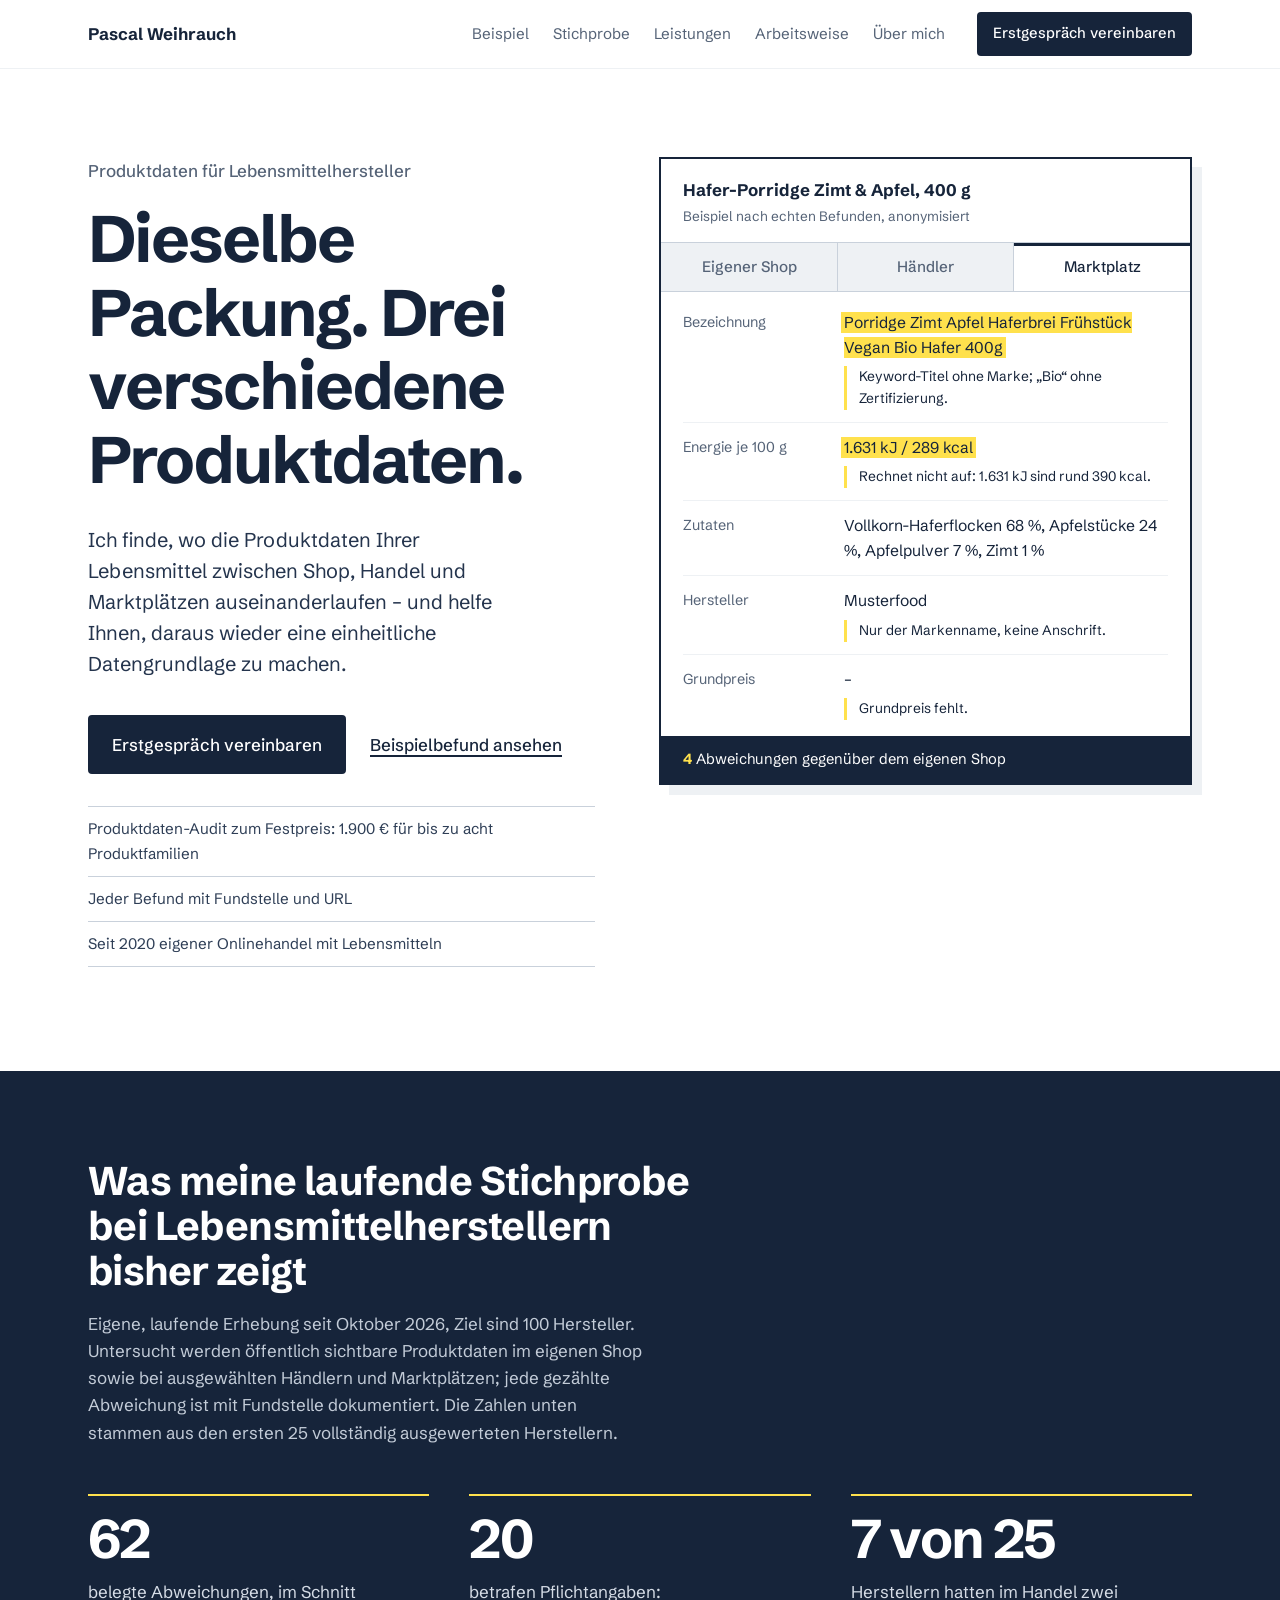
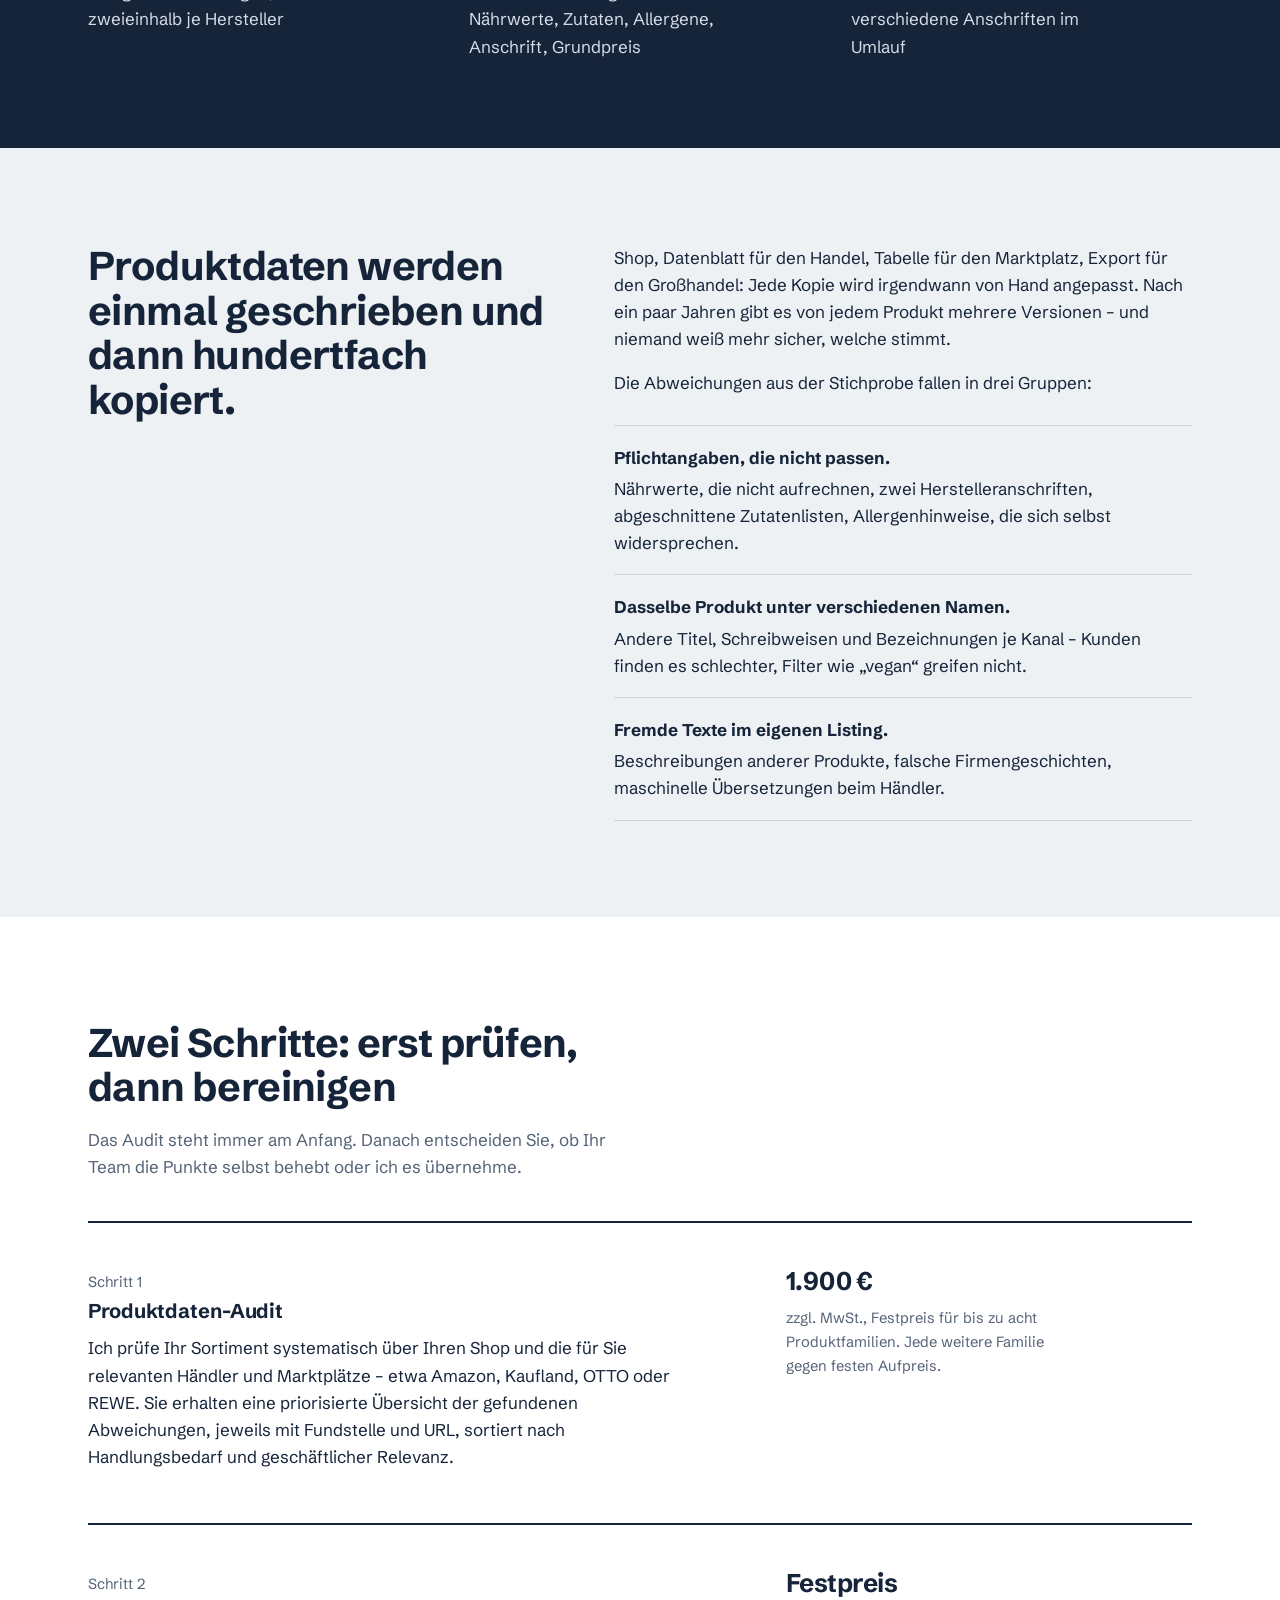
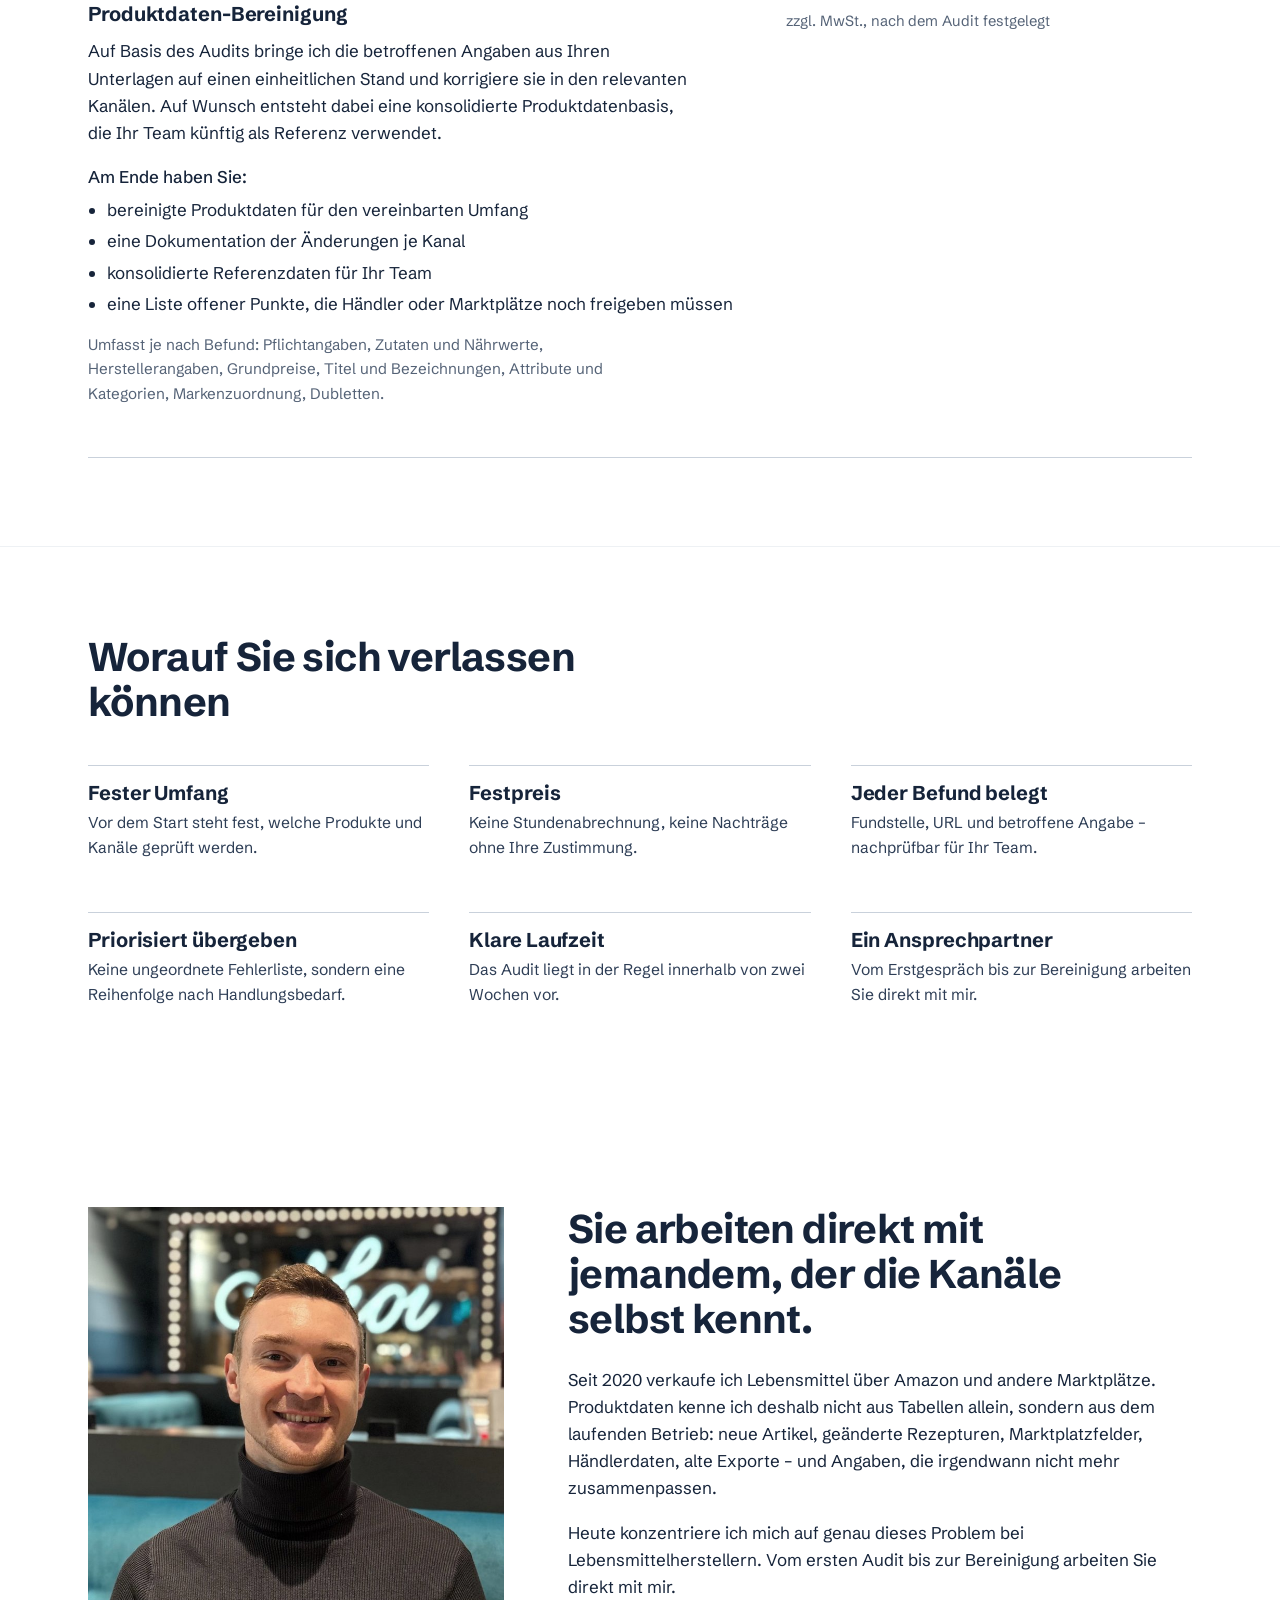
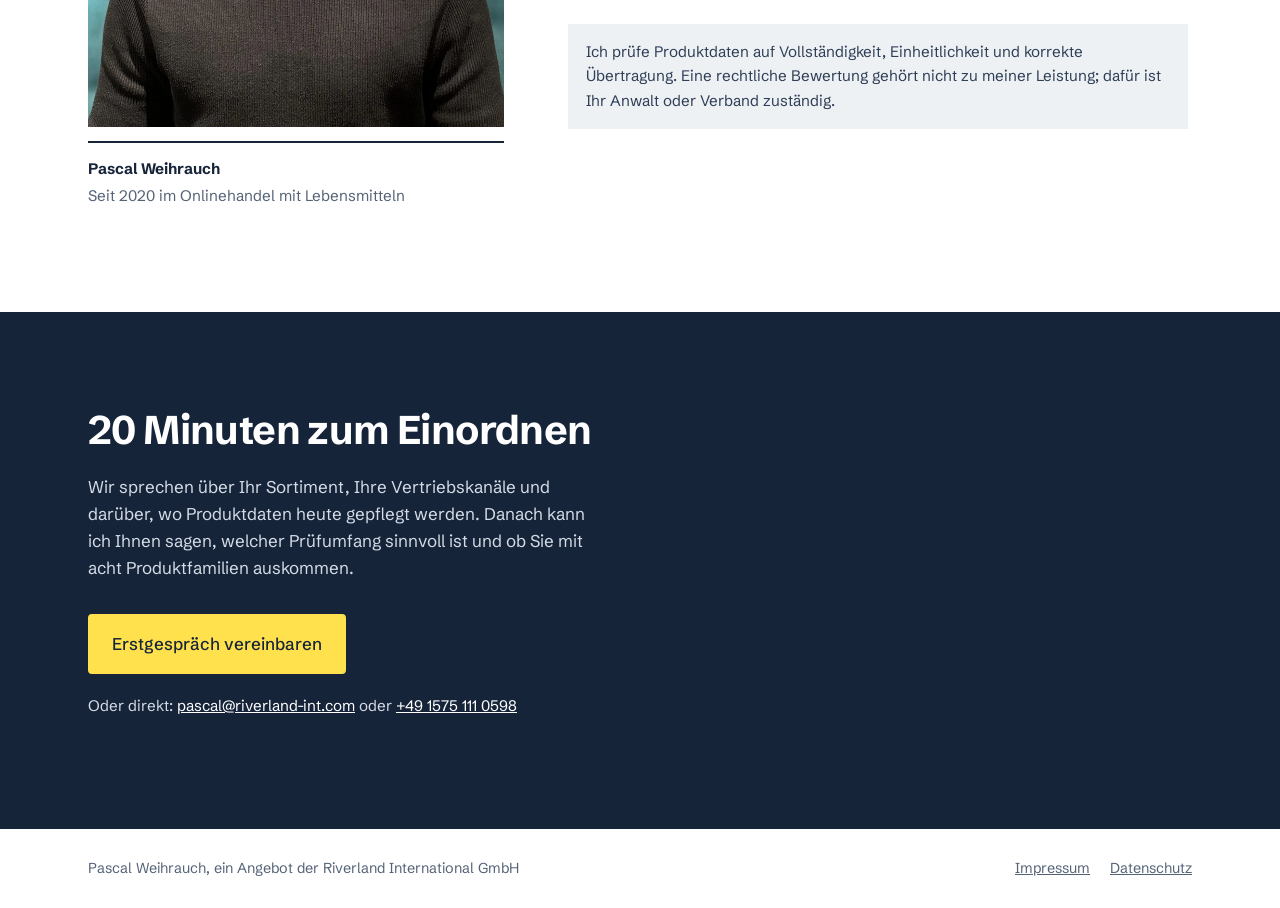
==== index.html @ 6fe038d2 "Aktueller Stand: Preise, seit 2020, Stichprobe, cal.com-Link" ====
<!doctype html>
<html lang="de">
<head>
<meta charset="utf-8">
<meta name="viewport" content="width=device-width, initial-scale=1, viewport-fit=cover">
<title>Pascal Weihrauch – Produktdaten für Lebensmittelhersteller</title>
<meta name="description" content="Ich finde, wo die Produktdaten von Lebensmittelherstellern zwischen Shop, Händlern und Marktplätzen auseinanderlaufen – und bringe sie auf einen Stand.">
<link rel="icon" href="data:image/svg+xml,%3Csvg xmlns='http://www.w3.org/2000/svg' viewBox='0 0 32 32'%3E%3Crect width='32' height='32' rx='6' fill='%2316243A'/%3E%3Crect x='7' y='17' width='18' height='6' fill='%23FFE14D'/%3E%3Ctext x='16' y='22' font-family='Arial' font-weight='700' font-size='15' text-anchor='middle' fill='%2316243A'%3EPW%3C/text%3E%3C/svg%3E">
<link rel="canonical" href="https://pascalweihrauch.de/">
<meta property="og:type" content="website">
<meta property="og:locale" content="de_DE">
<meta property="og:url" content="https://pascalweihrauch.de/">
<meta property="og:title" content="Pascal Weihrauch – Produktdaten für Lebensmittelhersteller">
<meta property="og:description" content="Ich finde, wo die Produktdaten Ihrer Lebensmittel zwischen Shop, Handel und Marktplätzen auseinanderlaufen.">
<link rel="stylesheet" href="styles.css">
<script type="application/ld+json">
{"@context":"https://schema.org","@graph":[
{"@type":"Person","@id":"https://pascalweihrauch.de/#person","name":"Pascal Weihrauch","url":"https://pascalweihrauch.de/","image":"https://pascalweihrauch.de/pascal-weihrauch.jpg","jobTitle":"Spezialist für Produktdaten von Lebensmittelherstellern","worksFor":{"@id":"https://pascalweihrauch.de/#org"},"sameAs":["https://www.linkedin.com/in/pascalweihrauch"]},
{"@type":"ProfessionalService","@id":"https://pascalweihrauch.de/#org","name":"Pascal Weihrauch – Produktdaten","legalName":"Riverland International GmbH","url":"https://pascalweihrauch.de/","email":"pascal@riverland-int.com","telephone":"+4915751110598","address":{"@type":"PostalAddress","streetAddress":"Hangstraße 11","postalCode":"21075","addressLocality":"Hamburg","addressCountry":"DE"},"areaServed":"DE","founder":{"@id":"https://pascalweihrauch.de/#person"}}
]}
</script>
</head>
<body>
<a class="skip" href="#inhalt">Zum Inhalt</a>

<header class="top">
  <div class="wrap top-inner">
    <a class="brand" href="#">Pascal Weihrauch</a>
    <nav aria-label="Hauptnavigation">
      <a href="#befund">Beispiel</a>
      <a href="#stichprobe">Stichprobe</a>
      <a href="#leistungen">Leistungen</a>
      <a href="#arbeitsweise">Arbeitsweise</a>
      <a href="#ueber">Über mich</a>
    </nav>
    <a class="btn btn-small" href="termin/">Erstgespräch vereinbaren</a>
  </div>
</header>

<main id="inhalt">

<section class="hero wrap">
  <div class="hero-text">
    <p class="kicker">Produktdaten für Lebensmittelhersteller</p>
    <h1>Dieselbe Packung. Drei verschiedene Produktdaten.</h1>
    <p class="lead">Ich finde, wo die Produktdaten Ihrer Lebensmittel zwischen Shop, Handel und Marktplätzen auseinanderlaufen – und helfe Ihnen, daraus wieder eine einheitliche Datengrundlage zu machen.</p>
    <div class="hero-actions">
      <a class="btn" href="termin/">Erstgespräch vereinbaren</a>
      <a class="textlink" href="#befund">Beispielbefund ansehen</a>
    </div>
    <ul class="hero-facts">
      <li>Produktdaten-Audit zum Festpreis: 1.900 € für bis zu acht Produktfamilien</li>
      <li>Jeder Befund mit Fundstelle und URL</li>
      <li>Seit 2020 eigener Onlinehandel mit Lebensmitteln</li>
    </ul>
  </div>

  <figure class="exhibit" id="befund" aria-labelledby="ex-title">
    <figcaption class="ex-head">
      <span id="ex-title" class="ex-title">Hafer-Porridge Zimt &amp; Apfel, 400 g</span>
      <span class="ex-anon">Beispiel nach echten Befunden, anonymisiert</span>
    </figcaption>
    <div class="tabs" role="tablist" aria-label="Kanal wählen">
      <button role="tab" aria-selected="true" aria-controls="ex-body" data-ch="shop">Eigener Shop</button>
      <button role="tab" aria-selected="false" aria-controls="ex-body" data-ch="haendler">Händler</button>
      <button role="tab" aria-selected="false" aria-controls="ex-body" data-ch="markt">Marktplatz</button>
    </div>
    <dl class="ex-body" id="ex-body" role="tabpanel" aria-live="polite"></dl>
    <p class="ex-count"><span id="ex-n">0</span> Abweichungen gegenüber dem eigenen Shop</p>
  </figure>
</section>

<section class="proof" id="stichprobe">
  <div class="wrap">
    <h2>Was meine laufende Stichprobe bei Lebensmittelherstellern bisher zeigt</h2>
    <p class="section-lead">Eigene, laufende Erhebung seit Oktober 2026, Ziel sind 100 Hersteller. Untersucht werden öffentlich sichtbare Produktdaten im eigenen Shop sowie bei ausgewählten Händlern und Marktplätzen; jede gezählte Abweichung ist mit Fundstelle dokumentiert. Die Zahlen unten stammen aus den ersten 25 vollständig ausgewerteten Herstellern.</p>
    <dl class="stats">
      <div><dt>62</dt><dd>belegte Abweichungen, im Schnitt zweieinhalb je Hersteller</dd></div>
      <div><dt>20</dt><dd>betrafen Pflichtangaben: Nährwerte, Zutaten, Allergene, Anschrift, Grundpreis</dd></div>
      <div><dt>7 von 25</dt><dd>Herstellern hatten im Handel zwei verschiedene Anschriften im Umlauf</dd></div>
    </dl>
  </div>
</section>

<section class="pattern">
  <div class="wrap two-col">
    <h2>Produktdaten werden einmal geschrieben und dann hundertfach kopiert.</h2>
    <div class="prose">
      <p>Shop, Datenblatt für den Handel, Tabelle für den Marktplatz, Export für den Großhandel: Jede Kopie wird irgendwann von Hand angepasst. Nach ein paar Jahren gibt es von jedem Produkt mehrere Versionen – und niemand weiß mehr sicher, welche stimmt.</p>
      <p>Die Abweichungen aus der Stichprobe fallen in drei Gruppen:</p>
      <ul class="findings">
        <li><strong>Pflichtangaben, die nicht passen.</strong> Nährwerte, die nicht aufrechnen, zwei Herstelleranschriften, abgeschnittene Zutatenlisten, Allergenhinweise, die sich selbst widersprechen.</li>
        <li><strong>Dasselbe Produkt unter verschiedenen Namen.</strong> Andere Titel, Schreibweisen und Bezeichnungen je Kanal – Kunden finden es schlechter, Filter wie „vegan“ greifen nicht.</li>
        <li><strong>Fremde Texte im eigenen Listing.</strong> Beschreibungen anderer Produkte, falsche Firmengeschichten, maschinelle Übersetzungen beim Händler.</li>
      </ul>
    </div>
  </div>
</section>

<section class="offers wrap" id="leistungen">
  <h2>Zwei Schritte: erst prüfen, dann bereinigen</h2>
  <p class="section-lead">Das Audit steht immer am Anfang. Danach entscheiden Sie, ob Ihr Team die Punkte selbst behebt oder ich es übernehme.</p>

  <article class="offer">
    <div class="offer-main">
      <p class="phase">Schritt 1</p>
      <h3>Produktdaten-Audit</h3>
      <p>Ich prüfe Ihr Sortiment systematisch über Ihren Shop und die für Sie relevanten Händler und Marktplätze – etwa Amazon, Kaufland, OTTO oder REWE. Sie erhalten eine priorisierte Übersicht der gefundenen Abweichungen, jeweils mit Fundstelle und URL, sortiert nach Handlungsbedarf und geschäftlicher Relevanz.</p>
    </div>
    <div class="offer-price">
      <span class="price">1.900 €</span>
      <span class="price-note">zzgl. MwSt., Festpreis für bis zu acht Produktfamilien. Jede weitere Familie gegen festen Aufpreis.</span>
    </div>
  </article>

  <article class="offer">
    <div class="offer-main">
      <p class="phase">Schritt 2</p>
      <h3>Produktdaten-Bereinigung</h3>
      <p>Auf Basis des Audits bringe ich die betroffenen Angaben aus Ihren Unterlagen auf einen einheitlichen Stand und korrigiere sie in den relevanten Kanälen. Auf Wunsch entsteht dabei eine konsolidierte Produktdatenbasis, die Ihr Team künftig als Referenz verwendet.</p>
      <p class="deliv-title">Am Ende haben Sie:</p>
      <ul class="deliv">
        <li>bereinigte Produktdaten für den vereinbarten Umfang</li>
        <li>eine Dokumentation der Änderungen je Kanal</li>
        <li>konsolidierte Referenzdaten für Ihr Team</li>
        <li>eine Liste offener Punkte, die Händler oder Marktplätze noch freigeben müssen</li>
      </ul>
      <p class="scope">Umfasst je nach Befund: Pflichtangaben, Zutaten und Nährwerte, Herstellerangaben, Grundpreise, Titel und Bezeichnungen, Attribute und Kategorien, Markenzuordnung, Dubletten.</p>
    </div>
    <div class="offer-price">
      <span class="price">Festpreis</span>
      <span class="price-note">zzgl. MwSt., nach dem Audit festgelegt</span>
    </div>
  </article>
</section>

<section class="standards" id="arbeitsweise">
  <div class="wrap">
    <h2>Worauf Sie sich verlassen können</h2>
    <ul class="standard-list">
      <li><h3>Fester Umfang</h3><p>Vor dem Start steht fest, welche Produkte und Kanäle geprüft werden.</p></li>
      <li><h3>Festpreis</h3><p>Keine Stundenabrechnung, keine Nachträge ohne Ihre Zustimmung.</p></li>
      <li><h3>Jeder Befund belegt</h3><p>Fundstelle, URL und betroffene Angabe – nachprüfbar für Ihr Team.</p></li>
      <li><h3>Priorisiert übergeben</h3><p>Keine ungeordnete Fehlerliste, sondern eine Reihenfolge nach Handlungsbedarf.</p></li>
      <li><h3>Klare Laufzeit</h3><p>Das Audit liegt in der Regel innerhalb von zwei Wochen vor.</p></li>
      <li><h3>Ein Ansprechpartner</h3><p>Vom Erstgespräch bis zur Bereinigung arbeiten Sie direkt mit mir.</p></li>
    </ul>
  </div>
</section>

<section class="about wrap" id="ueber">
  <div class="about-grid">
    <figure class="portrait">
      <img src="pascal-weihrauch.jpg" width="800" height="1000" alt="Pascal Weihrauch" loading="lazy">
      <figcaption><strong>Pascal Weihrauch</strong><span>Seit 2020 im Onlinehandel mit Lebensmitteln</span></figcaption>
    </figure>
    <div class="prose">
      <h2>Sie arbeiten direkt mit jemandem, der die Kanäle selbst kennt.</h2>
      <p>Seit 2020 verkaufe ich Lebensmittel über Amazon und andere Marktplätze. Produktdaten kenne ich deshalb nicht aus Tabellen allein, sondern aus dem laufenden Betrieb: neue Artikel, geänderte Rezepturen, Marktplatzfelder, Händlerdaten, alte Exporte – und Angaben, die irgendwann nicht mehr zusammenpassen.</p>
      <p>Heute konzentriere ich mich auf genau dieses Problem bei Lebensmittelherstellern. Vom ersten Audit bis zur Bereinigung arbeiten Sie direkt mit mir.</p>
      <p class="limit">Ich prüfe Produktdaten auf Vollständigkeit, Einheitlichkeit und korrekte Übertragung. Eine rechtliche Bewertung gehört nicht zu meiner Leistung; dafür ist Ihr Anwalt oder Verband zuständig.</p>
    </div>
  </div>
</section>

<section class="contact" id="kontakt">
  <div class="wrap contact-inner">
    <h2>20 Minuten zum Einordnen</h2>
    <p>Wir sprechen über Ihr Sortiment, Ihre Vertriebskanäle und darüber, wo Produktdaten heute gepflegt werden. Danach kann ich Ihnen sagen, welcher Prüfumfang sinnvoll ist und ob Sie mit acht Produktfamilien auskommen.</p>
    <a class="btn btn-light" href="termin/">Erstgespräch vereinbaren</a>
    <p class="contact-alt">Oder direkt: <a href="mailto:pascal@riverland-int.com">pascal@riverland-int.com</a> oder <a href="tel:+4915751110598">+49 1575 111 0598</a></p>
  </div>
</section>

</main>

<footer class="foot">
  <div class="wrap foot-inner">
    <span>Pascal Weihrauch, ein Angebot der Riverland International GmbH</span>
    <nav aria-label="Rechtliches"><a href="impressum.html">Impressum</a><a href="datenschutz.html">Datenschutz</a></nav>
  </div>
</footer>

<script src="exhibit.js"></script>
</body>
</html>
---- styles.css ----
@font-face{font-family:"Schibsted Grotesk";src:url("fonts/schibsted-grotesk-latin-400-normal.woff2") format("woff2");font-weight:400;font-display:swap}
@font-face{font-family:"Schibsted Grotesk";src:url("fonts/schibsted-grotesk-latin-500-normal.woff2") format("woff2");font-weight:500;font-display:swap}
@font-face{font-family:"Schibsted Grotesk";src:url("fonts/schibsted-grotesk-latin-700-normal.woff2") format("woff2");font-weight:700;font-display:swap}

:root{
  --ink:#16243A;      /* Tinte, Text und Flächen */
  --paper:#FFFFFF;
  --mist:#EEF1F4;     /* ruhige Flächen */
  --line:#C9D1DB;
  --muted:#556377;
  --marker:#FFE14D;   /* Textmarker – wie in den Briefen */
  --font:"Schibsted Grotesk",-apple-system,"Segoe UI",Helvetica,Arial,sans-serif;
  box-sizing:border-box;
  padding-top:env(safe-area-inset-top,0px);
  padding-bottom:env(safe-area-inset-bottom,0px);
}
*,*::before,*::after{box-sizing:inherit}
html{scroll-behavior:smooth;scroll-padding-top:calc(72px + env(safe-area-inset-top,0px))}
body{margin:0;background:var(--paper);color:var(--ink);font-family:var(--font);font-size:1.0625rem;line-height:1.6;-webkit-font-smoothing:antialiased}
img{max-width:100%}
a{color:inherit}
:focus-visible{outline:3px solid var(--ink);outline-offset:3px;box-shadow:0 0 0 6px var(--marker)}
.skip{position:absolute;left:-999px}
.skip:focus{left:16px;top:16px;background:var(--marker);padding:8px 12px;z-index:10}

.wrap{max-width:1160px;margin:0 auto;padding:0 28px}
h1,h2,h3{font-weight:700;line-height:1.12;letter-spacing:-.015em;margin:0}
h1{font-size:clamp(2.4rem,5.4vw,4.1rem);letter-spacing:-.03em;max-width:13ch}
h2{font-size:clamp(1.7rem,3.2vw,2.5rem);max-width:22ch}
h3{font-size:1.25rem;letter-spacing:-.005em}
p{margin:0 0 1em}

/* Header */
.top{position:sticky;top:env(safe-area-inset-top,0px);background:rgba(255,255,255,.94);backdrop-filter:blur(6px);border-bottom:1px solid var(--mist);z-index:5}
.top-inner{display:flex;align-items:center;gap:32px;height:68px}
.brand{font-weight:700;text-decoration:none;font-size:1.05rem}
.top nav{display:flex;gap:24px;margin-left:auto}
.top nav a{text-decoration:none;color:var(--muted);font-size:.95rem}
.top nav a:hover{color:var(--ink)}

/* Buttons */
.btn{display:inline-block;background:var(--ink);color:var(--paper);text-decoration:none;font-weight:500;padding:14px 22px;border-radius:4px;border:2px solid var(--ink)}
.btn:hover{background:var(--paper);color:var(--ink)}
.btn-small{padding:8px 14px;font-size:.92rem}
.btn-light{background:var(--marker);color:var(--ink);border-color:var(--marker)}
.btn-light:hover{background:transparent;color:var(--paper);border-color:var(--paper)}
.textlink{font-weight:500;text-decoration-thickness:2px;text-underline-offset:4px}

/* Hero */
.hero{display:grid;grid-template-columns:1fr 1.05fr;gap:64px;align-items:start;padding-top:88px;padding-bottom:104px}
.lead{font-size:1.25rem;line-height:1.55;margin-top:28px;max-width:34ch;color:#24344D}
.hero-actions{display:flex;flex-wrap:wrap;align-items:center;gap:24px;margin-top:36px}
.hero-note{margin-top:28px;color:var(--muted);font-size:.95rem;max-width:40ch}

/* Exhibit: das eine prägende Element */
.exhibit{margin:0;border:2px solid var(--ink);background:var(--paper);box-shadow:10px 10px 0 var(--mist)}
.ex-head{display:flex;flex-direction:column;gap:2px;padding:18px 22px 14px;border-bottom:1px solid var(--line)}
.ex-title{font-weight:700;font-size:1.05rem}
.ex-anon{color:var(--muted);font-size:.85rem}
.tabs{display:flex;border-bottom:1px solid var(--line)}
.tabs button{flex:1;font:inherit;font-size:.95rem;font-weight:500;background:var(--mist);color:var(--muted);border:0;border-right:1px solid var(--line);padding:12px 8px;cursor:pointer}
.tabs button:last-child{border-right:0}
.tabs button[aria-selected="true"]{background:var(--paper);color:var(--ink);box-shadow:inset 0 3px 0 var(--ink)}
.ex-body{margin:0;padding:6px 22px 4px}
.row{display:grid;grid-template-columns:8.5em 1fr;gap:4px 16px;padding:12px 0;border-bottom:1px solid var(--mist)}
.row:last-child{border-bottom:0}
.row dt{color:var(--muted);font-size:.9rem;padding-top:1px}
.row dd{margin:0;font-size:.98rem}
.row .val{padding:1px 3px;margin:0 -3px;background-image:linear-gradient(var(--marker),var(--marker));background-repeat:no-repeat;background-size:0% 100%}
.row.diff .val{background-size:100% 100%;transition:background-size .5s ease}
.row .note{display:block;margin-top:6px;font-size:.86rem;color:var(--ink);padding-left:12px;border-left:3px solid var(--marker)}
.ex-count{margin:0;padding:12px 22px;background:var(--ink);color:var(--paper);font-size:.92rem}
.ex-count span{display:inline-block;min-width:1ch;font-weight:700;color:var(--marker)}

/* Muster */
.pattern{background:var(--mist);padding:96px 0}
.two-col{display:grid;grid-template-columns:1fr 1.25fr;gap:64px;align-items:start}
.prose{max-width:62ch}
.findings{list-style:none;padding:0;margin:28px 0 0}
.findings li{padding:18px 0;border-top:1px solid var(--line)}
.findings li:last-child{border-bottom:1px solid var(--line)}
.findings strong{display:block;margin-bottom:4px}

/* Leistungen */
.offers{padding-top:104px;padding-bottom:88px}
.section-lead{margin-top:16px;color:var(--muted);max-width:56ch}
.offer{display:grid;grid-template-columns:1.6fr 1fr;gap:48px;padding:36px 0;border-top:2px solid var(--ink)}
.offer:first-of-type{margin-top:40px}
.offer:last-child{border-bottom:1px solid var(--line)}
.offer-main p{margin-top:12px;max-width:60ch}
.offer-price{display:flex;flex-direction:column;gap:6px;padding-top:2px}
.price{font-size:1.6rem;font-weight:700;letter-spacing:-.02em}
.price-note{color:var(--muted);font-size:.92rem;max-width:30ch}

/* Ablauf – echte Reihenfolge, daher nummeriert */
.steps{padding:88px 0;border-top:1px solid var(--mist)}
.step-list{list-style:none;counter-reset:s;display:grid;grid-template-columns:repeat(4,1fr);gap:32px;padding:0;margin:40px 0 0}
.step-list li{counter-increment:s;padding-top:20px;border-top:2px solid var(--ink)}
.step-list li::before{content:counter(s);display:block;font-weight:700;font-size:1.6rem;margin-bottom:10px}
.step-list p{margin-top:8px;color:#2E3E56;font-size:.98rem}

/* Über mich */
.about{padding-top:96px;padding-bottom:104px}
.limit{margin-top:24px;padding:16px 18px;background:var(--mist);font-size:.95rem;color:#2E3E56}

/* Kontakt */
.contact{background:var(--ink);color:var(--paper);padding:96px 0}
.contact h2{max-width:24ch}
.contact p{margin-top:20px;max-width:52ch;color:#D5DCE6}
.contact .btn{margin-top:16px}
.contact-alt{font-size:.95rem}
.contact-alt a{color:var(--paper)}

/* Footer */
.foot{padding:28px 0;font-size:.9rem;color:var(--muted)}
.foot-inner{display:flex;flex-wrap:wrap;gap:16px;justify-content:space-between}
.foot nav{display:flex;gap:20px}

/* Rechtstexte */
.legal{padding-top:64px;padding-bottom:96px;max-width:760px}
.legal h1{font-size:2.4rem;max-width:none;margin-bottom:32px}
.legal h2{font-size:1.25rem;margin:32px 0 8px;max-width:none}
.legal .ph{background:var(--marker)}

@media (max-width:900px){
  .hero,.two-col{grid-template-columns:1fr;gap:48px}
  .hero{padding-top:56px}
  .offer{grid-template-columns:1fr;gap:16px}
  .step-list{grid-template-columns:1fr 1fr}
  .top nav{display:none}
  .top-inner{justify-content:space-between}
}
@media (max-width:520px){
  .wrap{padding:0 20px}
  .step-list{grid-template-columns:1fr}
  .row{grid-template-columns:1fr}
  .exhibit{box-shadow:6px 6px 0 var(--mist)}
  .btn-small{display:none}
}
@media (prefers-reduced-motion:reduce){
  html{scroll-behavior:auto}
  .row.diff .val{transition:none}
}

/* Überarbeitung: Beweis, Arbeitsweise */
.kicker{font-weight:500;color:var(--muted);margin-bottom:18px}
.hero-facts{list-style:none;padding:0;margin:32px 0 0;border-top:1px solid var(--line)}
.hero-facts li{padding:10px 0;border-bottom:1px solid var(--line);font-size:.95rem;color:#2E3E56}
.proof{background:var(--ink);color:var(--paper);padding:88px 0}
.proof h2{max-width:26ch}
.proof .section-lead{color:#C3CCD8}
.stats{display:grid;grid-template-columns:repeat(3,1fr);gap:40px;margin:48px 0 0}
.stats div{border-top:2px solid var(--marker);padding-top:16px}
.stats dt{font-size:clamp(2.4rem,4.5vw,3.4rem);font-weight:700;letter-spacing:-.03em;line-height:1}
.stats dd{margin:12px 0 0;color:#D5DCE6;max-width:28ch}
.phase{color:var(--muted);font-size:.92rem;margin-bottom:6px}
.scope{color:var(--muted);font-size:.95rem}
.standards{padding:88px 0;border-top:1px solid var(--mist)}
.standard-list{list-style:none;padding:0;margin:40px 0 0;display:grid;grid-template-columns:repeat(3,1fr);gap:36px 40px}
.standard-list li{border-top:1px solid var(--line);padding-top:16px}
.standard-list p{margin-top:6px;color:#2E3E56;font-size:.98rem}
@media (max-width:900px){.stats,.standard-list{grid-template-columns:1fr 1fr}}
@media (max-width:520px){.stats,.standard-list{grid-template-columns:1fr}}

/* Portrait, Lieferumfang */
.about-grid{display:grid;grid-template-columns:minmax(240px,0.8fr) 1.2fr;gap:64px;align-items:start}
.about-grid h2{margin-bottom:24px}
.portrait{margin:0}
.portrait img{display:block;width:100%;height:auto;aspect-ratio:4/5;object-fit:cover;filter:saturate(.85)}
.portrait figcaption{display:flex;flex-direction:column;gap:2px;padding-top:14px;border-top:2px solid var(--ink);margin-top:14px;font-size:.95rem}
.portrait figcaption span{color:var(--muted)}
.deliv-title{font-weight:500;margin:20px 0 6px}
.deliv{margin:0 0 16px;padding-left:1.1em}
.deliv li{margin-bottom:4px}
@media (max-width:900px){.about-grid{grid-template-columns:1fr;gap:32px}.portrait{max-width:360px}}
.legal h3{font-size:1.05rem;margin:20px 0 6px}
.legal-table{border-collapse:collapse;width:100%;font-size:.95rem;margin-top:8px}
.legal-table th,.legal-table td{text-align:left;vertical-align:top;padding:10px 12px;border-bottom:1px solid var(--line)}
.legal-table th{background:var(--mist)}
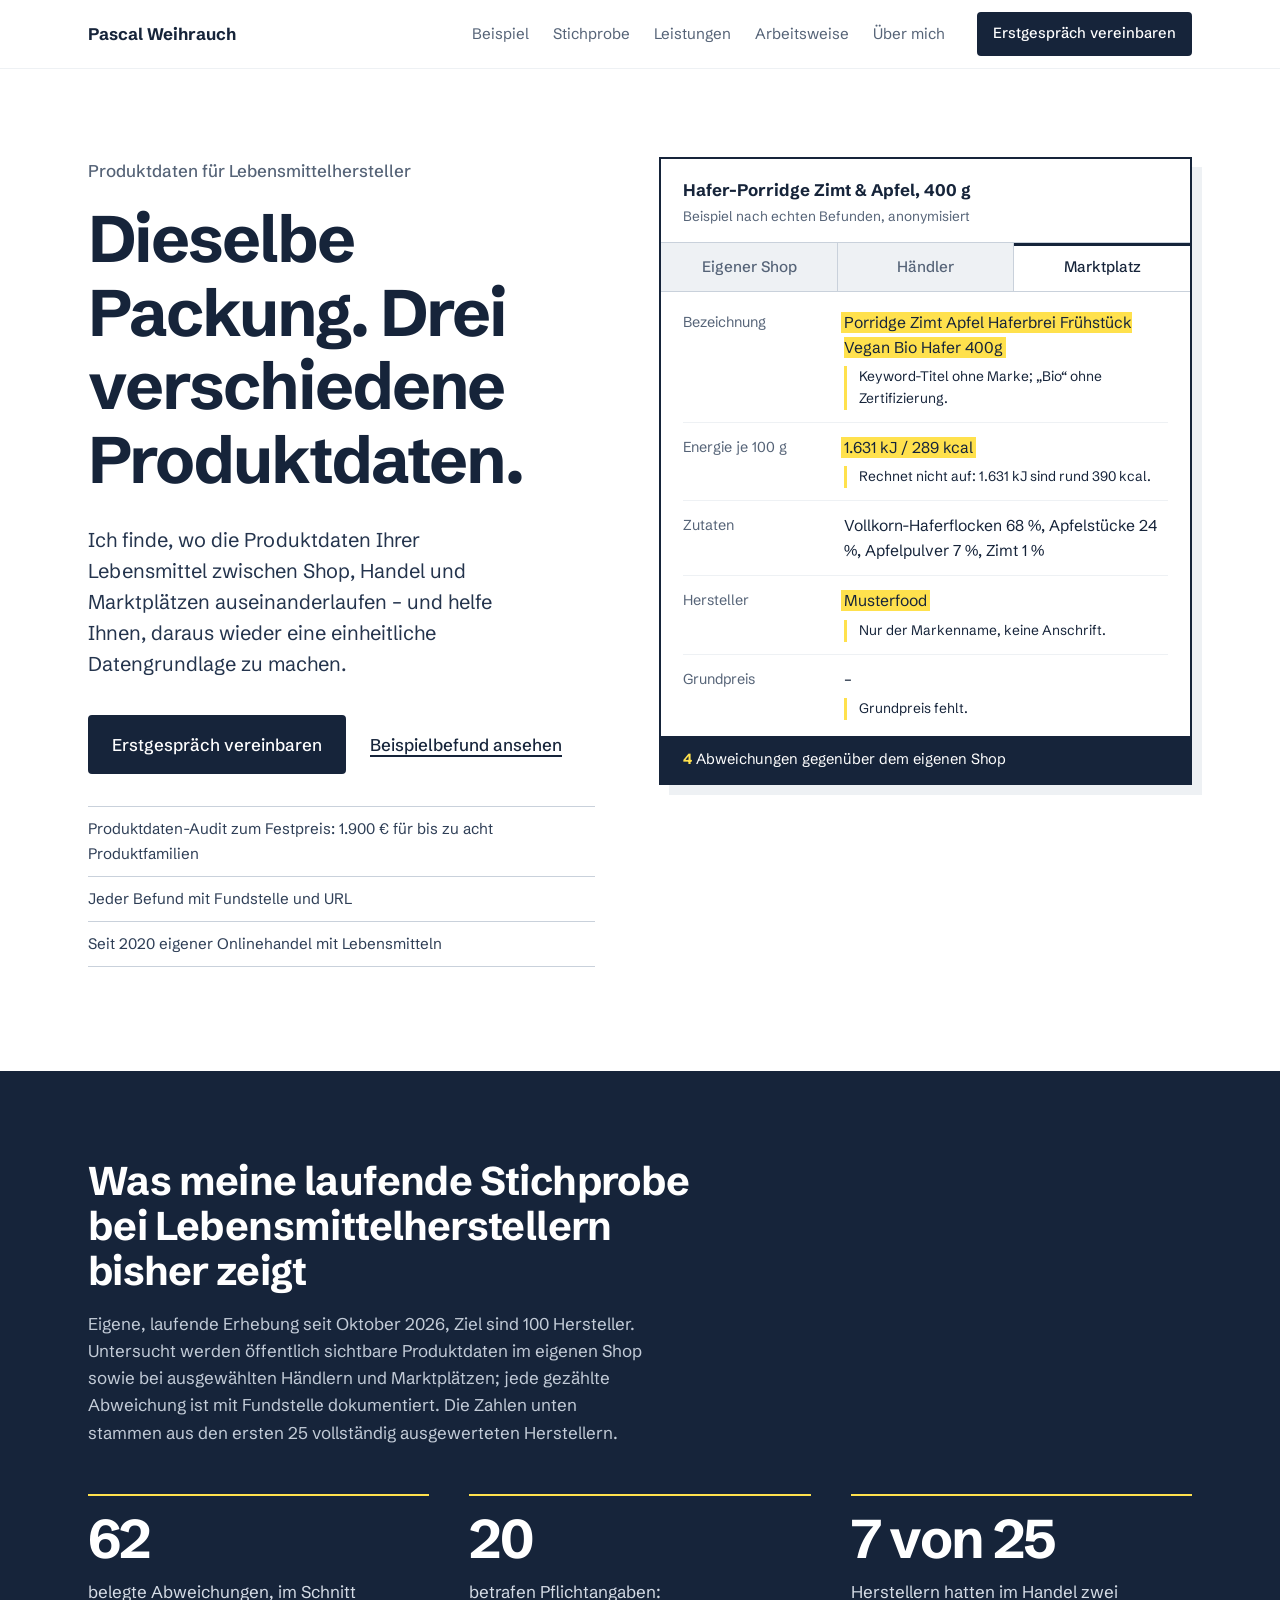
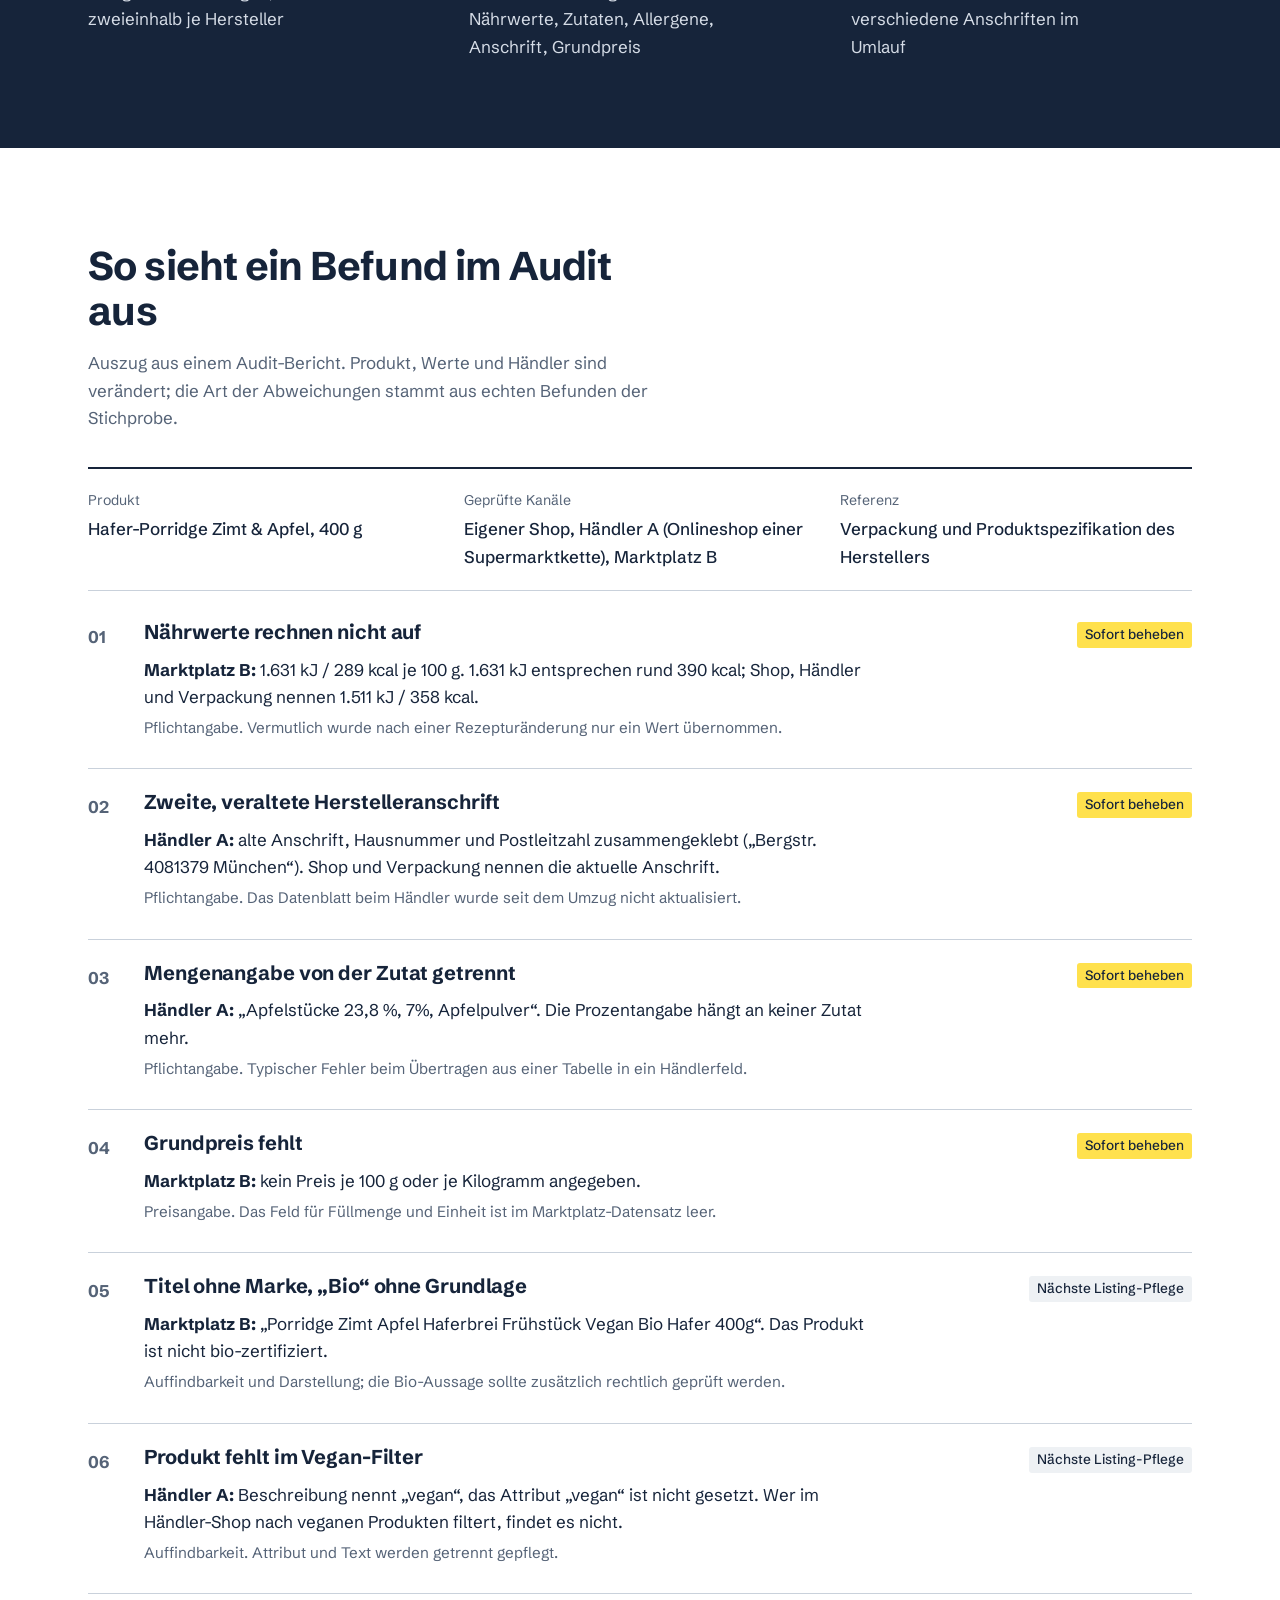
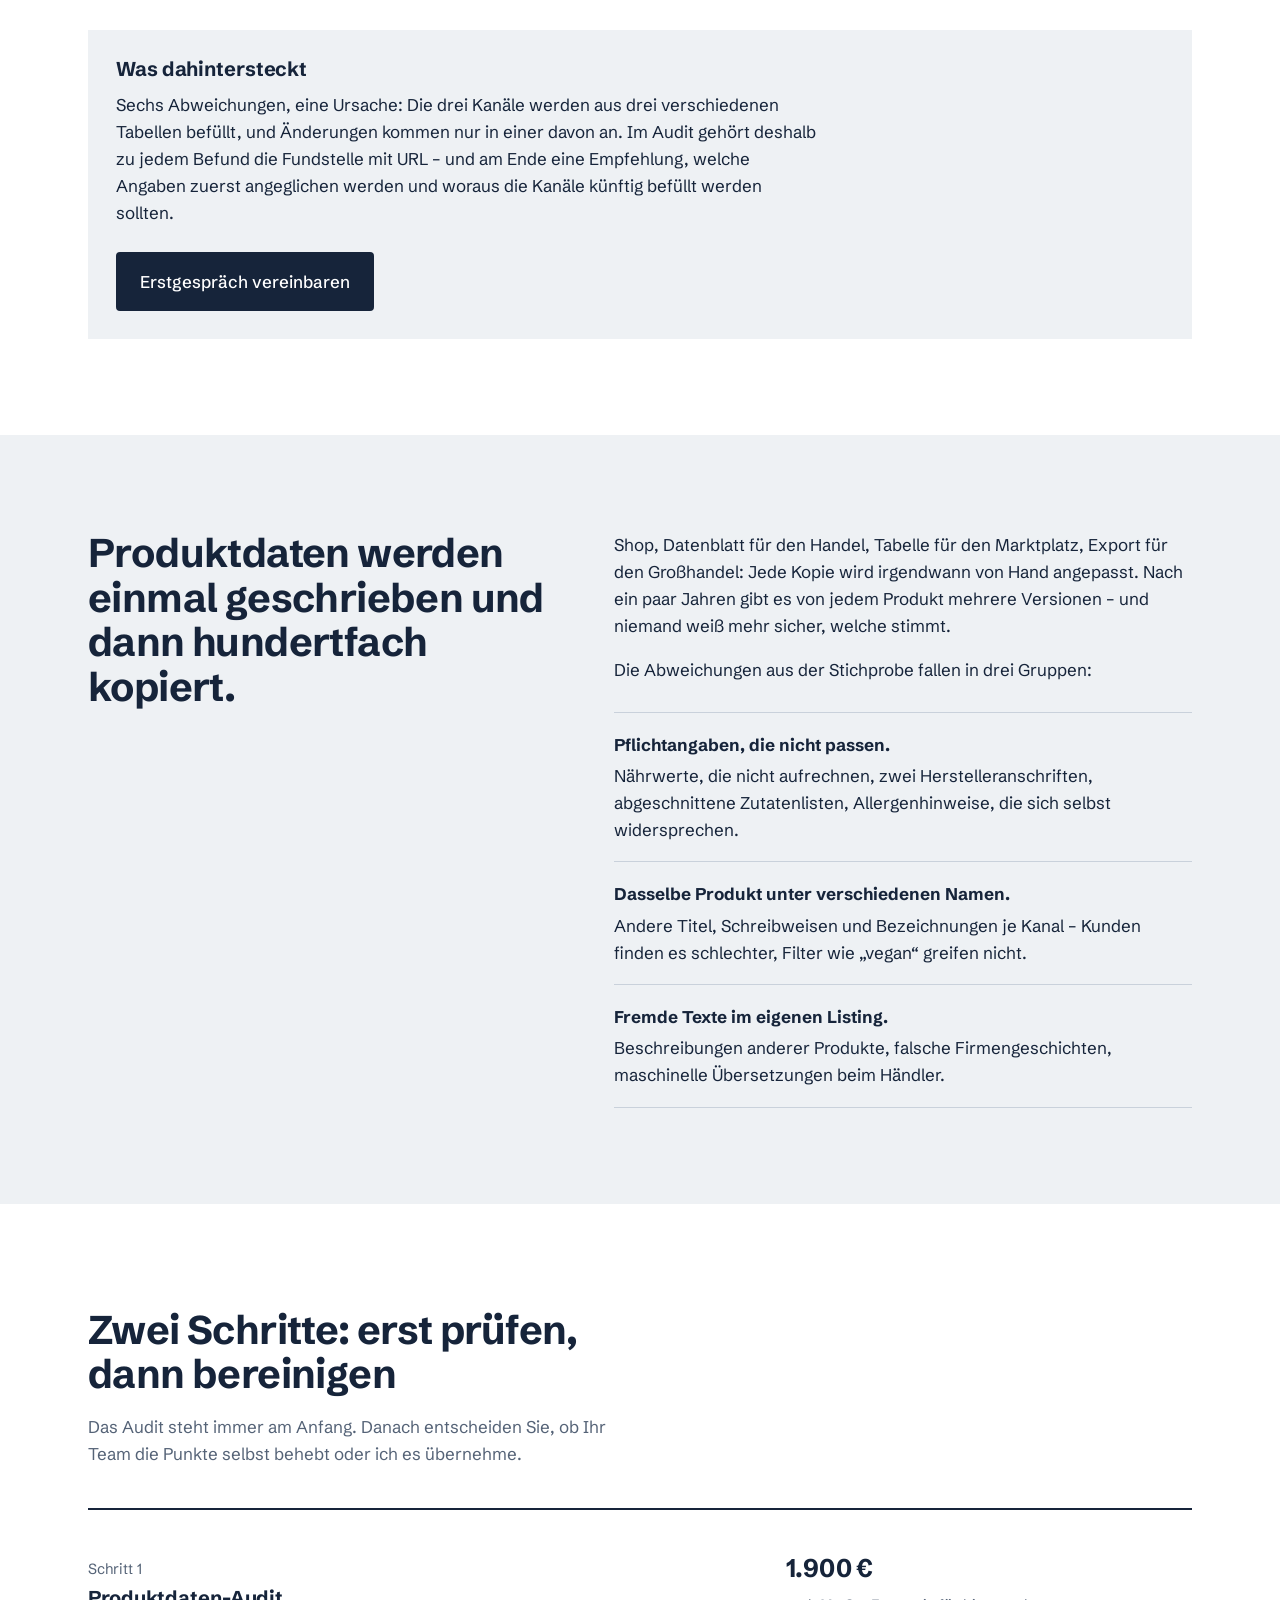
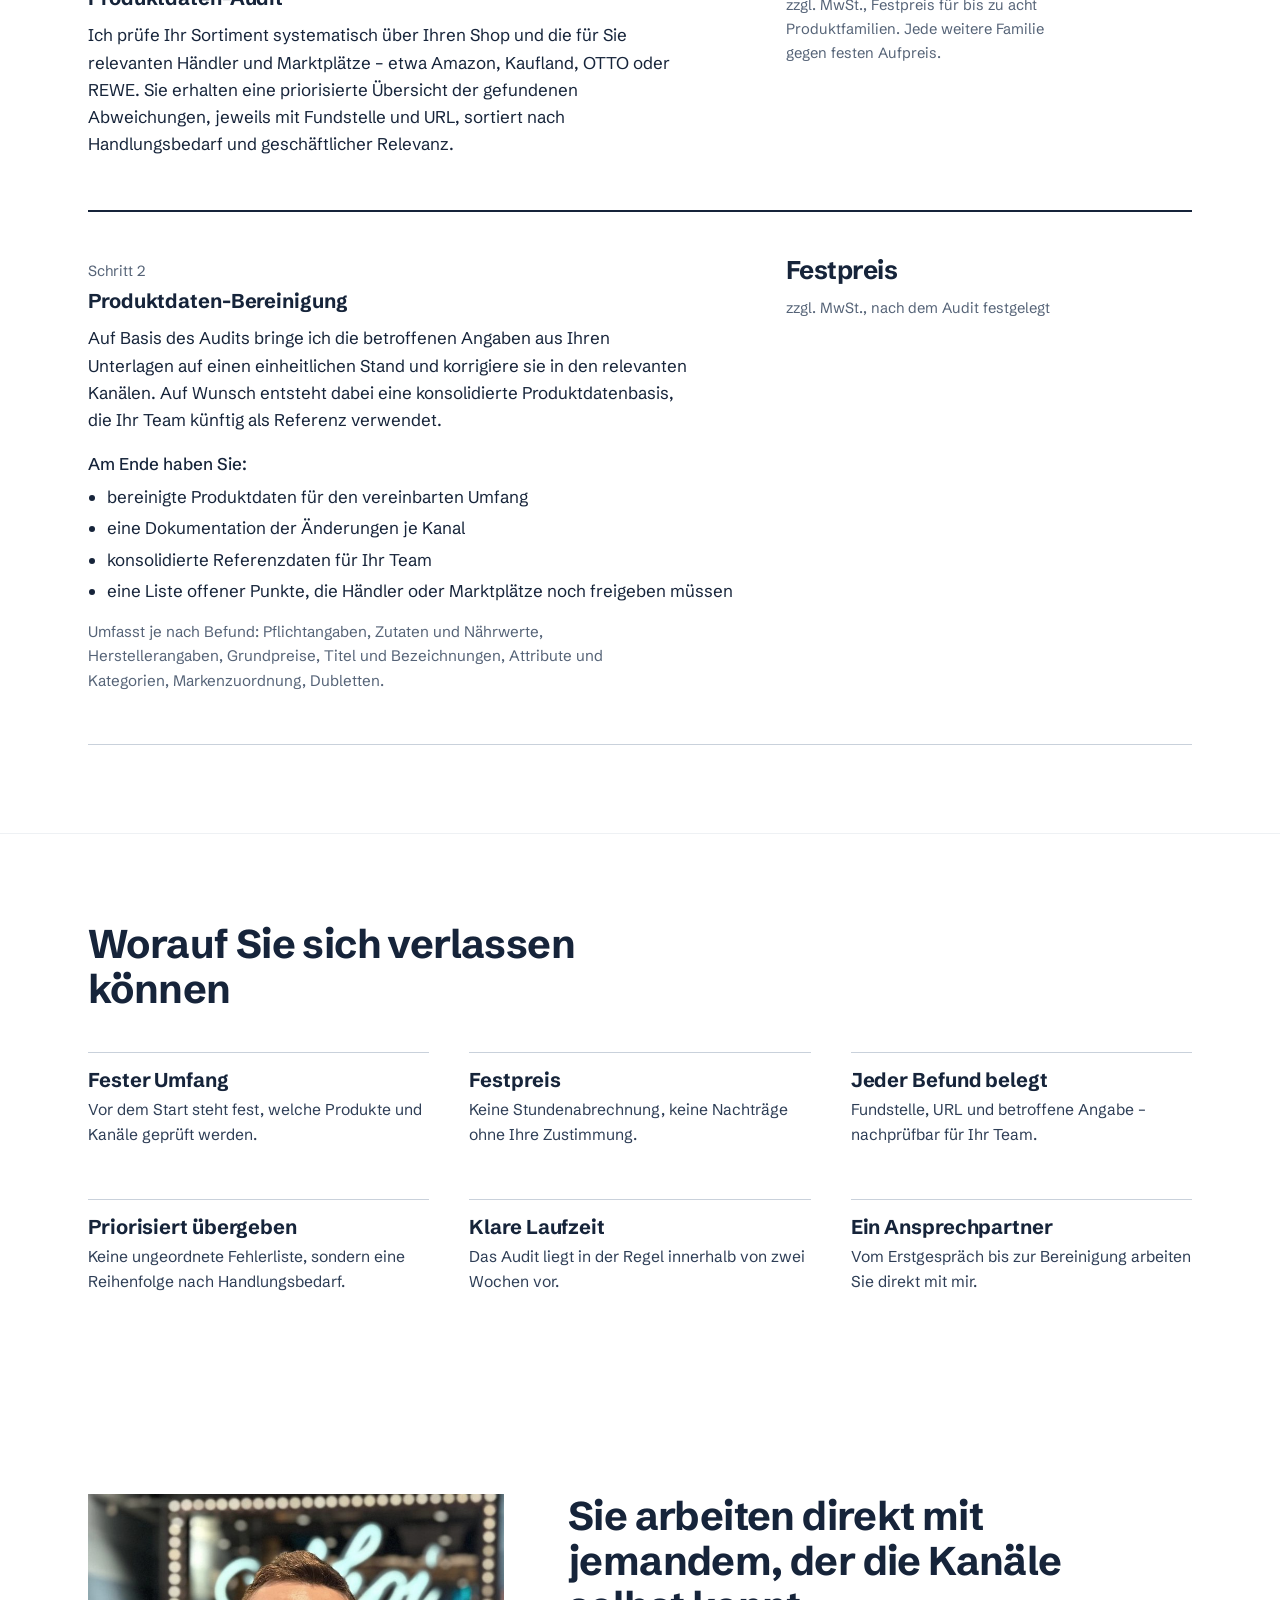
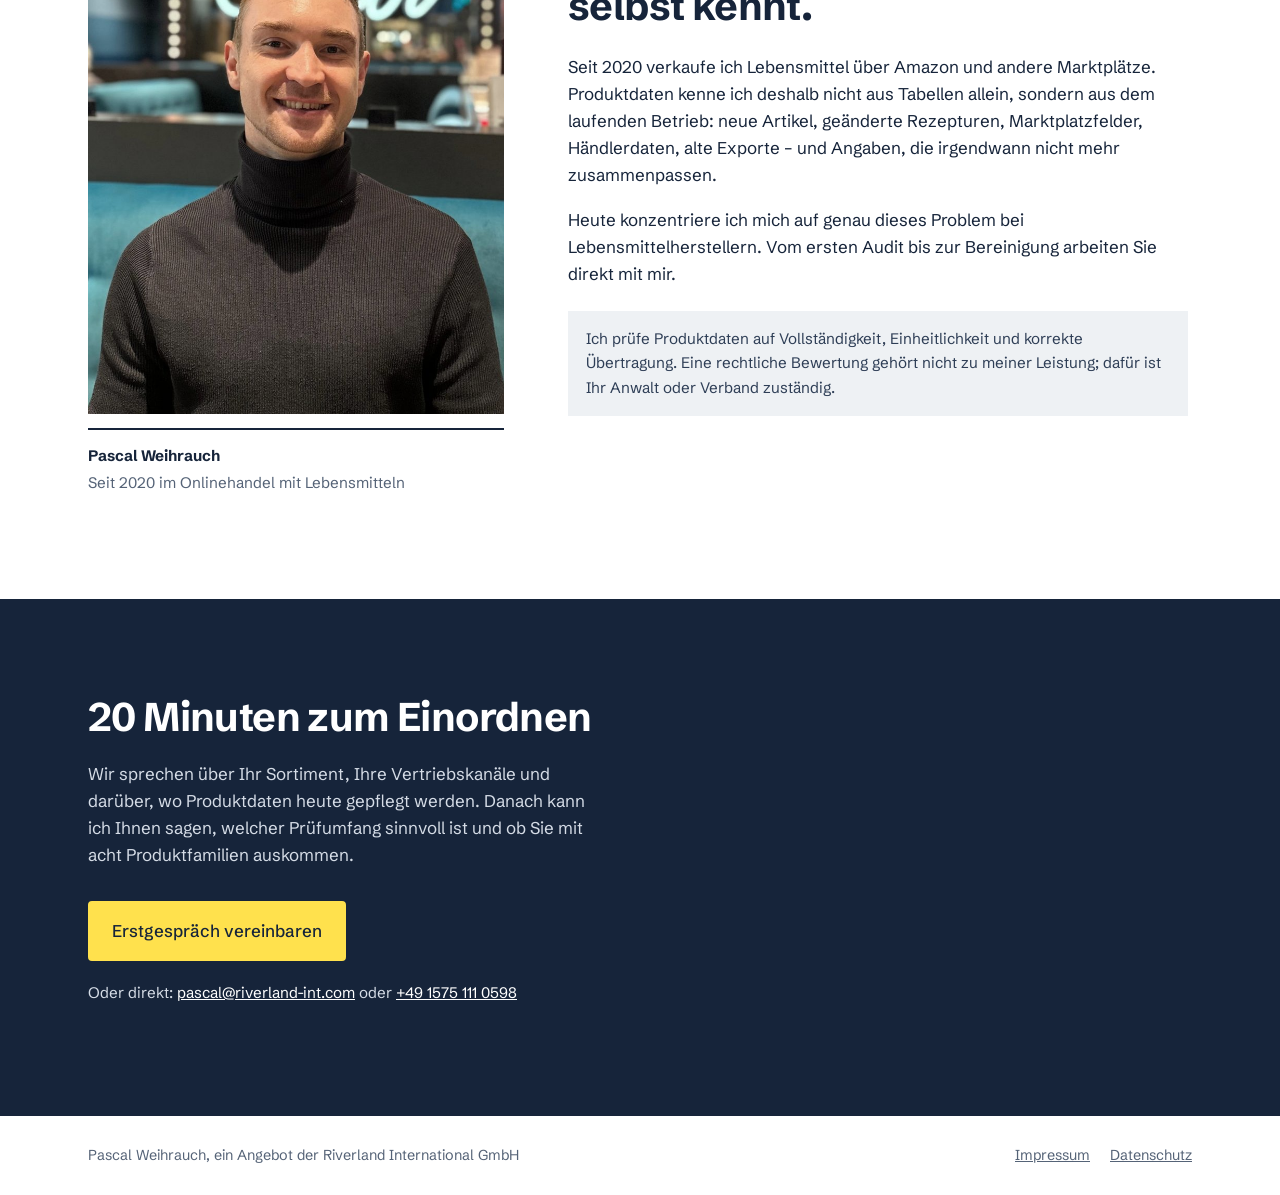
==== commit b119efbf: "Beispielbefund als eigener Abschnitt" ====
--- a/index.html
+++ b/index.html
@@ -27,7 +27,7 @@
   <div class="wrap top-inner">
     <a class="brand" href="#">Pascal Weihrauch</a>
     <nav aria-label="Hauptnavigation">
-      <a href="#befund">Beispiel</a>
+      <a href="#beispielbefund">Beispiel</a>
       <a href="#stichprobe">Stichprobe</a>
       <a href="#leistungen">Leistungen</a>
       <a href="#arbeitsweise">Arbeitsweise</a>
@@ -46,7 +46,7 @@
     <p class="lead">Ich finde, wo die Produktdaten Ihrer Lebensmittel zwischen Shop, Handel und Marktplätzen auseinanderlaufen – und helfe Ihnen, daraus wieder eine einheitliche Datengrundlage zu machen.</p>
     <div class="hero-actions">
       <a class="btn" href="termin/">Erstgespräch vereinbaren</a>
-      <a class="textlink" href="#befund">Beispielbefund ansehen</a>
+      <a class="textlink" href="#beispielbefund">Beispielbefund ansehen</a>
     </div>
     <ul class="hero-facts">
       <li>Produktdaten-Audit zum Festpreis: 1.900 € für bis zu acht Produktfamilien</li>
@@ -55,7 +55,7 @@
     </ul>
   </div>
 
-  <figure class="exhibit" id="befund" aria-labelledby="ex-title">
+  <figure class="exhibit" id="vorschau" aria-labelledby="ex-title">
     <figcaption class="ex-head">
       <span id="ex-title" class="ex-title">Hafer-Porridge Zimt &amp; Apfel, 400 g</span>
       <span class="ex-anon">Beispiel nach echten Befunden, anonymisiert</span>
@@ -79,6 +79,57 @@
       <div><dt>20</dt><dd>betrafen Pflichtangaben: Nährwerte, Zutaten, Allergene, Anschrift, Grundpreis</dd></div>
       <div><dt>7 von 25</dt><dd>Herstellern hatten im Handel zwei verschiedene Anschriften im Umlauf</dd></div>
     </dl>
+  </div>
+</section>
+
+
+<section class="case wrap" id="beispielbefund">
+  <h2>So sieht ein Befund im Audit aus</h2>
+  <p class="section-lead">Auszug aus einem Audit-Bericht. Produkt, Werte und Händler sind verändert; die Art der Abweichungen stammt aus echten Befunden der Stichprobe.</p>
+
+  <dl class="case-meta">
+    <div><dt>Produkt</dt><dd>Hafer-Porridge Zimt &amp; Apfel, 400 g</dd></div>
+    <div><dt>Geprüfte Kanäle</dt><dd>Eigener Shop, Händler A (Onlineshop einer Supermarktkette), Marktplatz B</dd></div>
+    <div><dt>Referenz</dt><dd>Verpackung und Produktspezifikation des Herstellers</dd></div>
+  </dl>
+
+  <ol class="case-list">
+    <li>
+      <div class="case-head"><h3>Nährwerte rechnen nicht auf</h3><span class="prio prio-high">Sofort beheben</span></div>
+      <p><strong>Marktplatz B:</strong> 1.631 kJ / 289 kcal je 100 g. 1.631 kJ entsprechen rund 390 kcal; Shop, Händler und Verpackung nennen 1.511 kJ / 358 kcal.</p>
+      <p class="case-why">Pflichtangabe. Vermutlich wurde nach einer Rezepturänderung nur ein Wert übernommen.</p>
+    </li>
+    <li>
+      <div class="case-head"><h3>Zweite, veraltete Herstelleranschrift</h3><span class="prio prio-high">Sofort beheben</span></div>
+      <p><strong>Händler A:</strong> alte Anschrift, Hausnummer und Postleitzahl zusammengeklebt („Bergstr. 4081379 München“). Shop und Verpackung nennen die aktuelle Anschrift.</p>
+      <p class="case-why">Pflichtangabe. Das Datenblatt beim Händler wurde seit dem Umzug nicht aktualisiert.</p>
+    </li>
+    <li>
+      <div class="case-head"><h3>Mengenangabe von der Zutat getrennt</h3><span class="prio prio-high">Sofort beheben</span></div>
+      <p><strong>Händler A:</strong> „Apfelstücke 23,8 %, 7%, Apfelpulver“. Die Prozentangabe hängt an keiner Zutat mehr.</p>
+      <p class="case-why">Pflichtangabe. Typischer Fehler beim Übertragen aus einer Tabelle in ein Händlerfeld.</p>
+    </li>
+    <li>
+      <div class="case-head"><h3>Grundpreis fehlt</h3><span class="prio prio-high">Sofort beheben</span></div>
+      <p><strong>Marktplatz B:</strong> kein Preis je 100 g oder je Kilogramm angegeben.</p>
+      <p class="case-why">Preisangabe. Das Feld für Füllmenge und Einheit ist im Marktplatz-Datensatz leer.</p>
+    </li>
+    <li>
+      <div class="case-head"><h3>Titel ohne Marke, „Bio“ ohne Grundlage</h3><span class="prio prio-mid">Nächste Listing-Pflege</span></div>
+      <p><strong>Marktplatz B:</strong> „Porridge Zimt Apfel Haferbrei Frühstück Vegan Bio Hafer 400g“. Das Produkt ist nicht bio-zertifiziert.</p>
+      <p class="case-why">Auffindbarkeit und Darstellung; die Bio-Aussage sollte zusätzlich rechtlich geprüft werden.</p>
+    </li>
+    <li>
+      <div class="case-head"><h3>Produkt fehlt im Vegan-Filter</h3><span class="prio prio-mid">Nächste Listing-Pflege</span></div>
+      <p><strong>Händler A:</strong> Beschreibung nennt „vegan“, das Attribut „vegan“ ist nicht gesetzt. Wer im Händler-Shop nach veganen Produkten filtert, findet es nicht.</p>
+      <p class="case-why">Auffindbarkeit. Attribut und Text werden getrennt gepflegt.</p>
+    </li>
+  </ol>
+
+  <div class="case-sum">
+    <h3>Was dahintersteckt</h3>
+    <p>Sechs Abweichungen, eine Ursache: Die drei Kanäle werden aus drei verschiedenen Tabellen befüllt, und Änderungen kommen nur in einer davon an. Im Audit gehört deshalb zu jedem Befund die Fundstelle mit URL – und am Ende eine Empfehlung, welche Angaben zuerst angeglichen werden und woraus die Kanäle künftig befüllt werden sollten.</p>
+    <a class="btn" href="termin/">Erstgespräch vereinbaren</a>
   </div>
 </section>
 
--- a/styles.css
+++ b/styles.css
@@ -177,3 +177,23 @@
 .legal-table{border-collapse:collapse;width:100%;font-size:.95rem;margin-top:8px}
 .legal-table th,.legal-table td{text-align:left;vertical-align:top;padding:10px 12px;border-bottom:1px solid var(--line)}
 .legal-table th{background:var(--mist)}
+
+/* Beispielbefund */
+.case{padding-top:96px;padding-bottom:96px}
+.case-meta{display:grid;grid-template-columns:repeat(3,1fr);gap:24px;margin:36px 0 0;padding:20px 0;border-top:2px solid var(--ink);border-bottom:1px solid var(--line)}
+.case-meta dt{color:var(--muted);font-size:.88rem}
+.case-meta dd{margin:4px 0 0;font-weight:500}
+.case-list{list-style:none;counter-reset:c;padding:0;margin:8px 0 0}
+.case-list li{counter-increment:c;display:grid;grid-template-columns:3rem 1fr;column-gap:8px;padding:22px 0;border-bottom:1px solid var(--line)}
+.case-list li::before{content:counter(c,decimal-leading-zero);grid-row:1 / span 3;font-weight:700;color:var(--muted);padding-top:2px}
+.case-head{display:flex;flex-wrap:wrap;align-items:baseline;justify-content:space-between;gap:8px 16px;margin-bottom:8px}
+.case-list p{margin:0 0 6px;max-width:72ch}
+.case-why{color:var(--muted);font-size:.95rem}
+.prio{font-size:.85rem;font-weight:500;padding:2px 8px;border-radius:3px;white-space:nowrap}
+.prio-high{background:var(--marker);color:var(--ink)}
+.prio-mid{background:var(--mist);color:var(--ink)}
+.case-sum{margin-top:36px;padding:28px;background:var(--mist)}
+.case-sum p{margin-top:10px;max-width:70ch}
+.case-sum .btn{margin-top:8px}
+@media (max-width:900px){.case-meta{grid-template-columns:1fr;gap:14px}}
+@media (max-width:520px){.case-list li{grid-template-columns:1fr}.case-list li::before{grid-row:auto;margin-bottom:4px}}
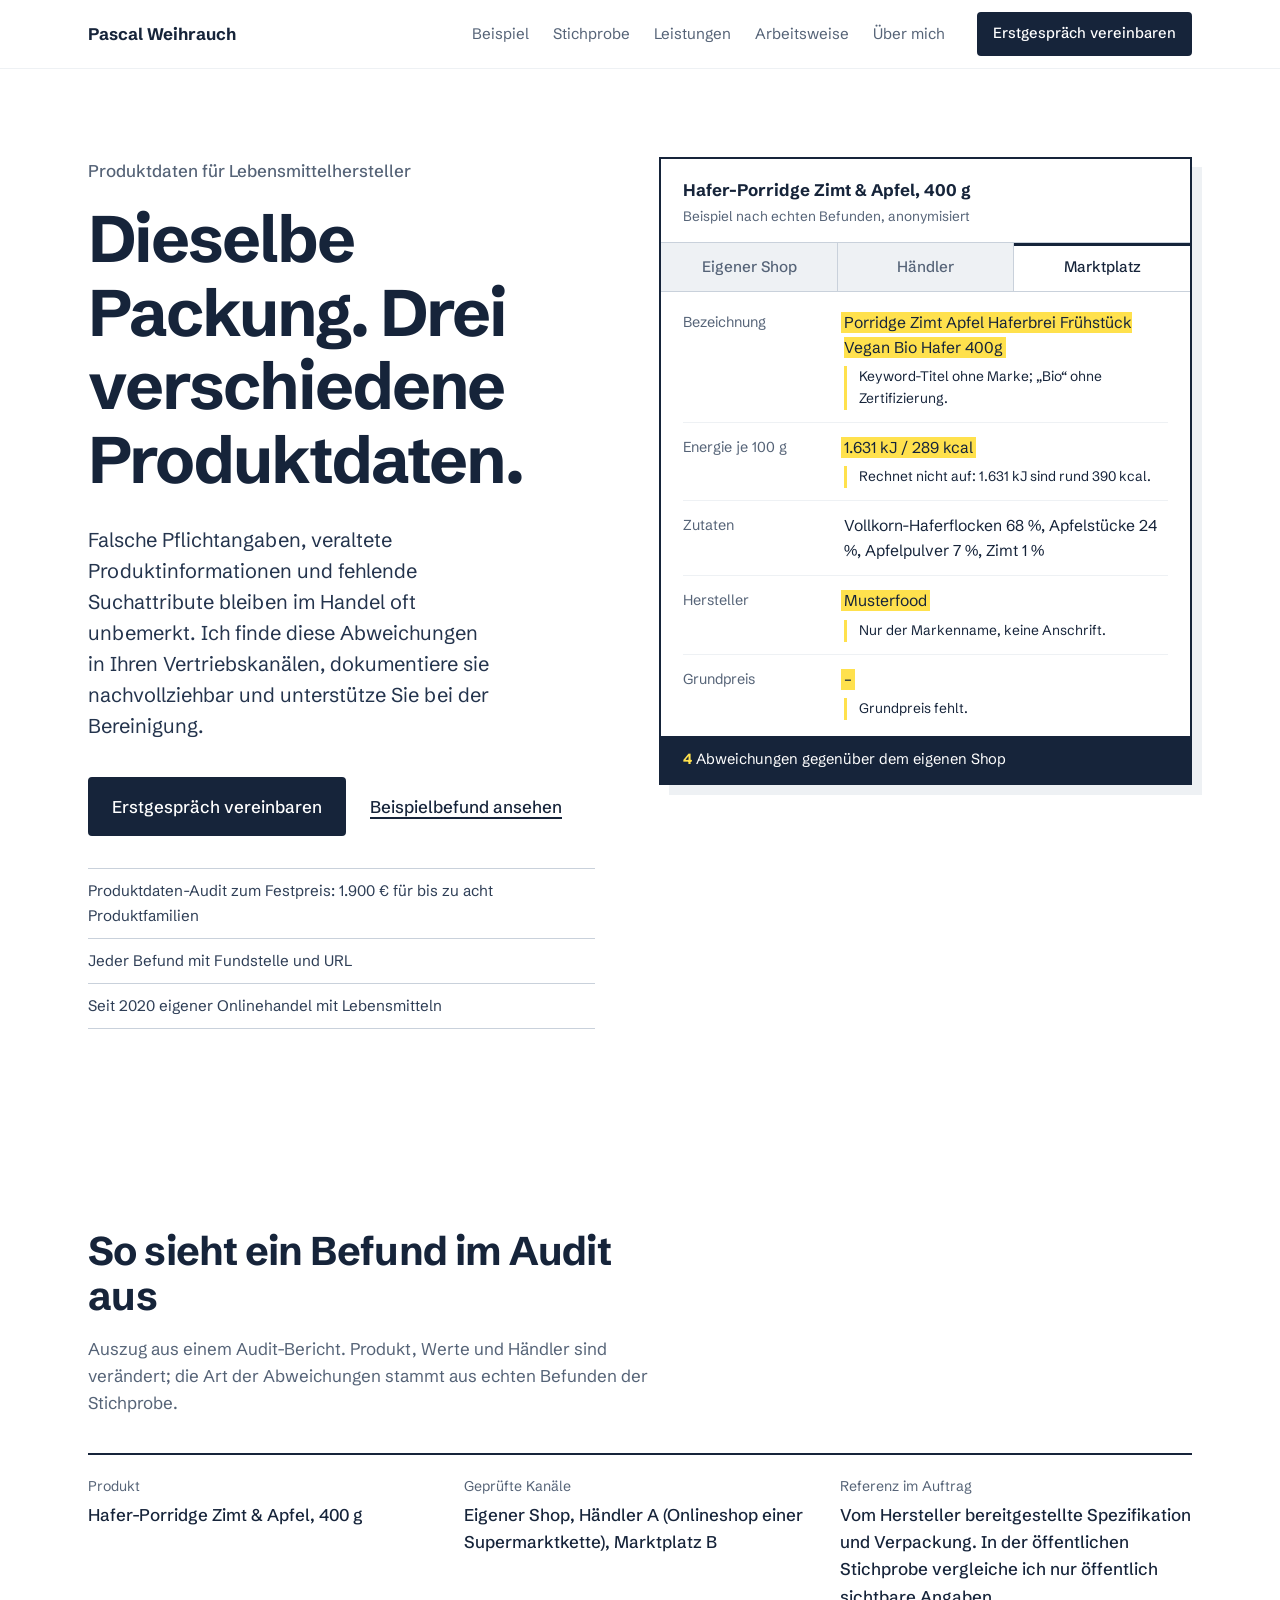
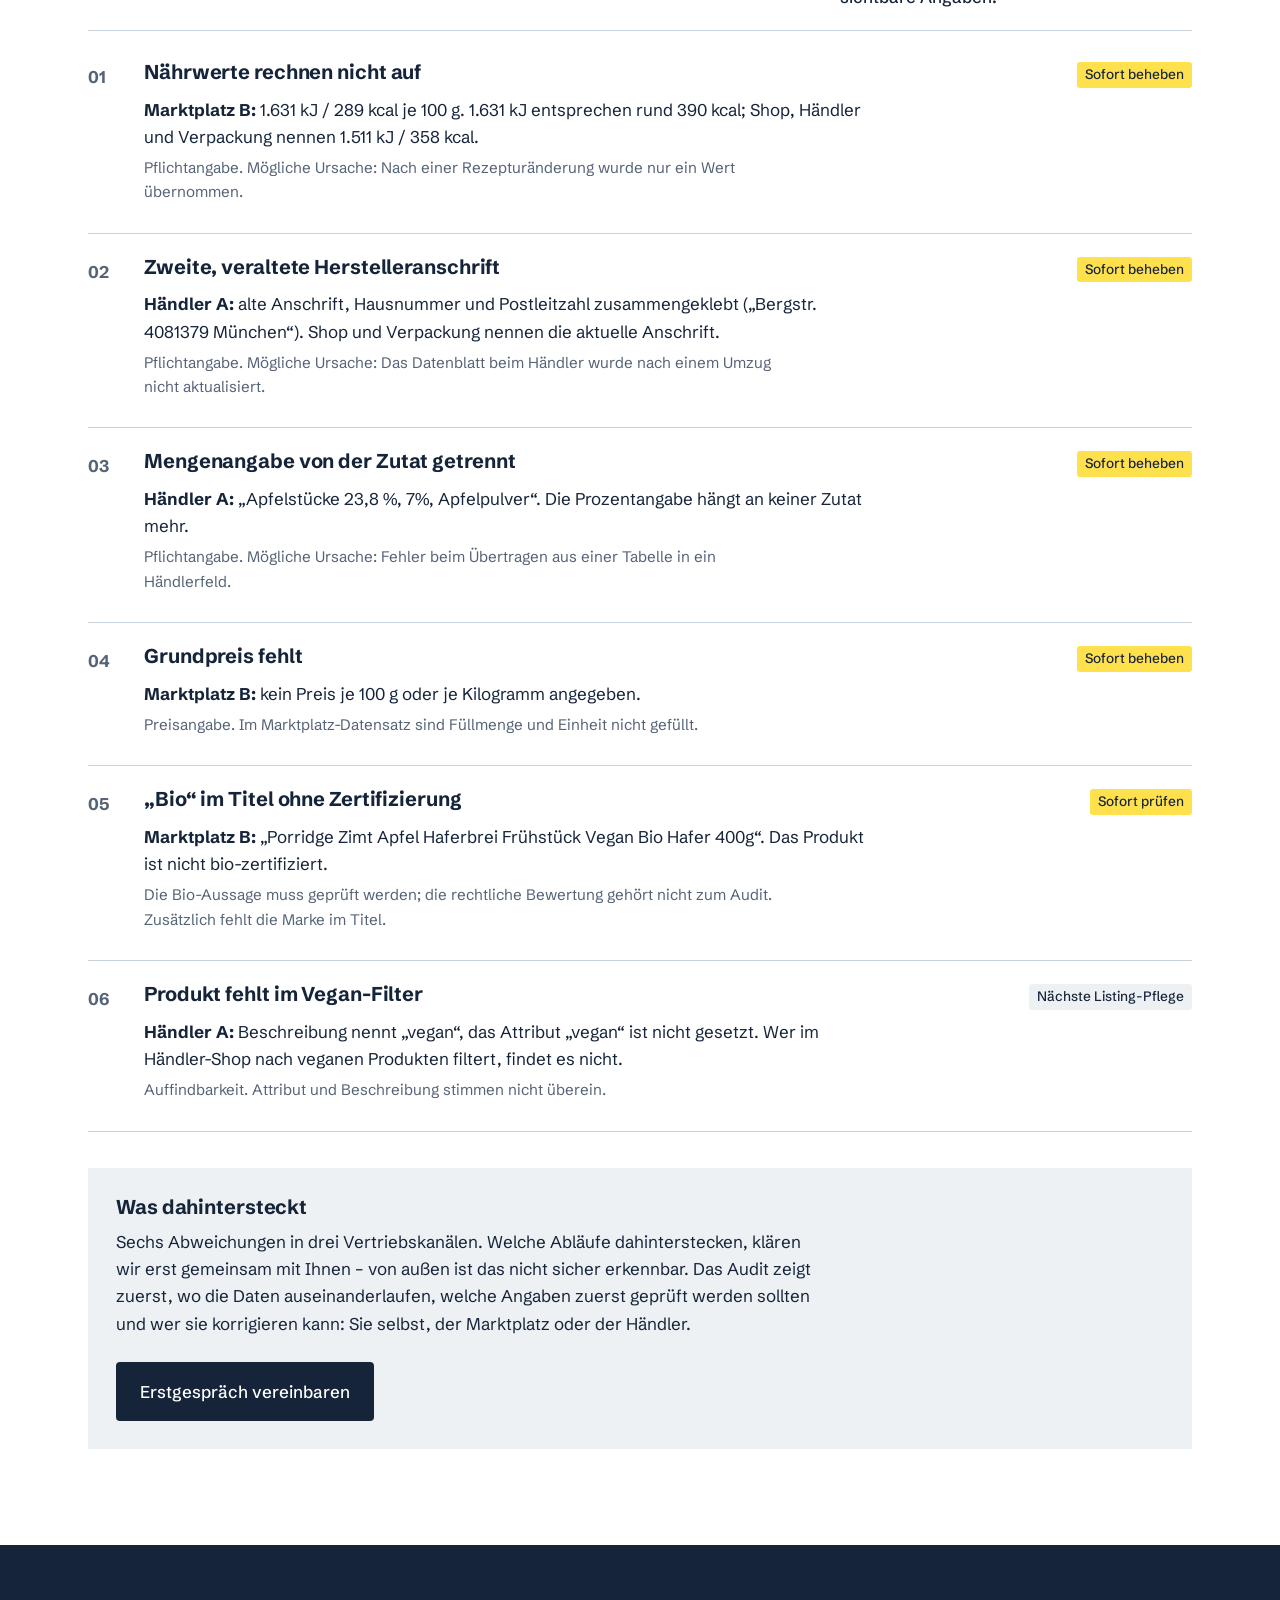
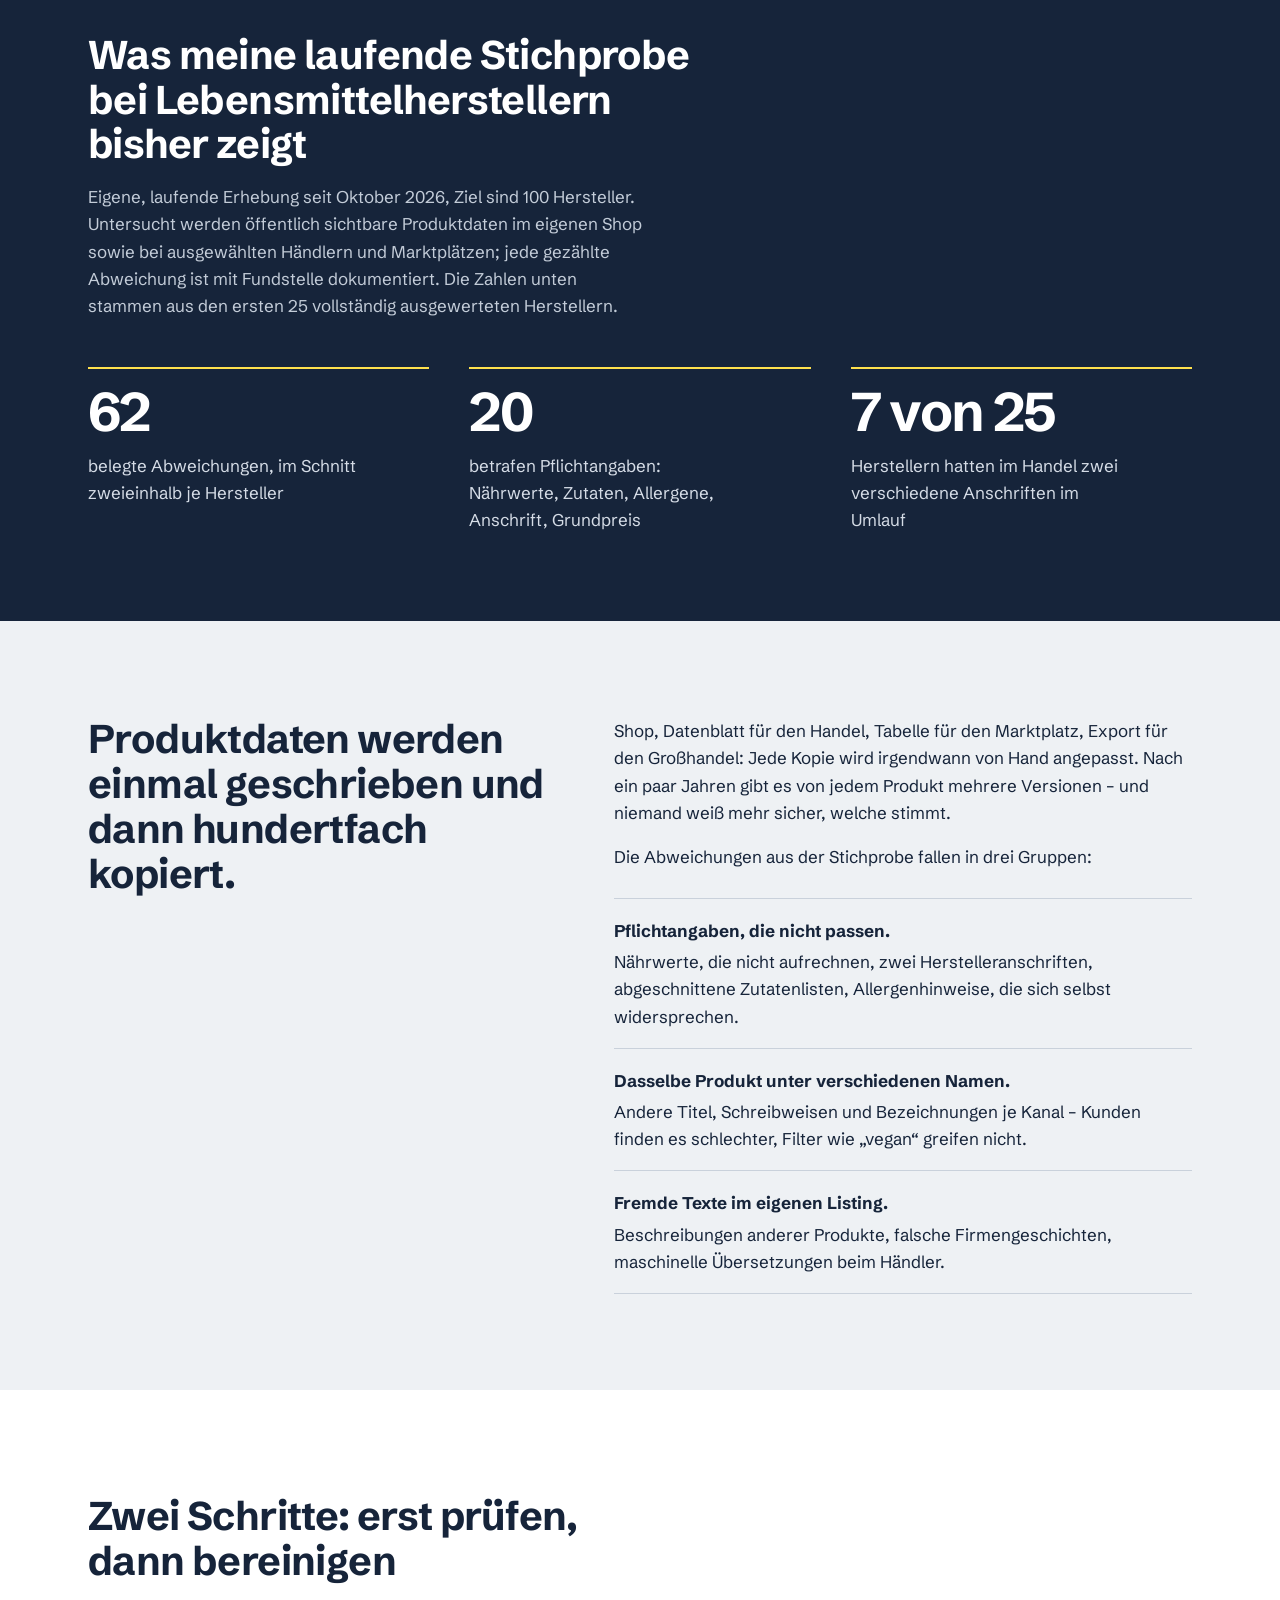
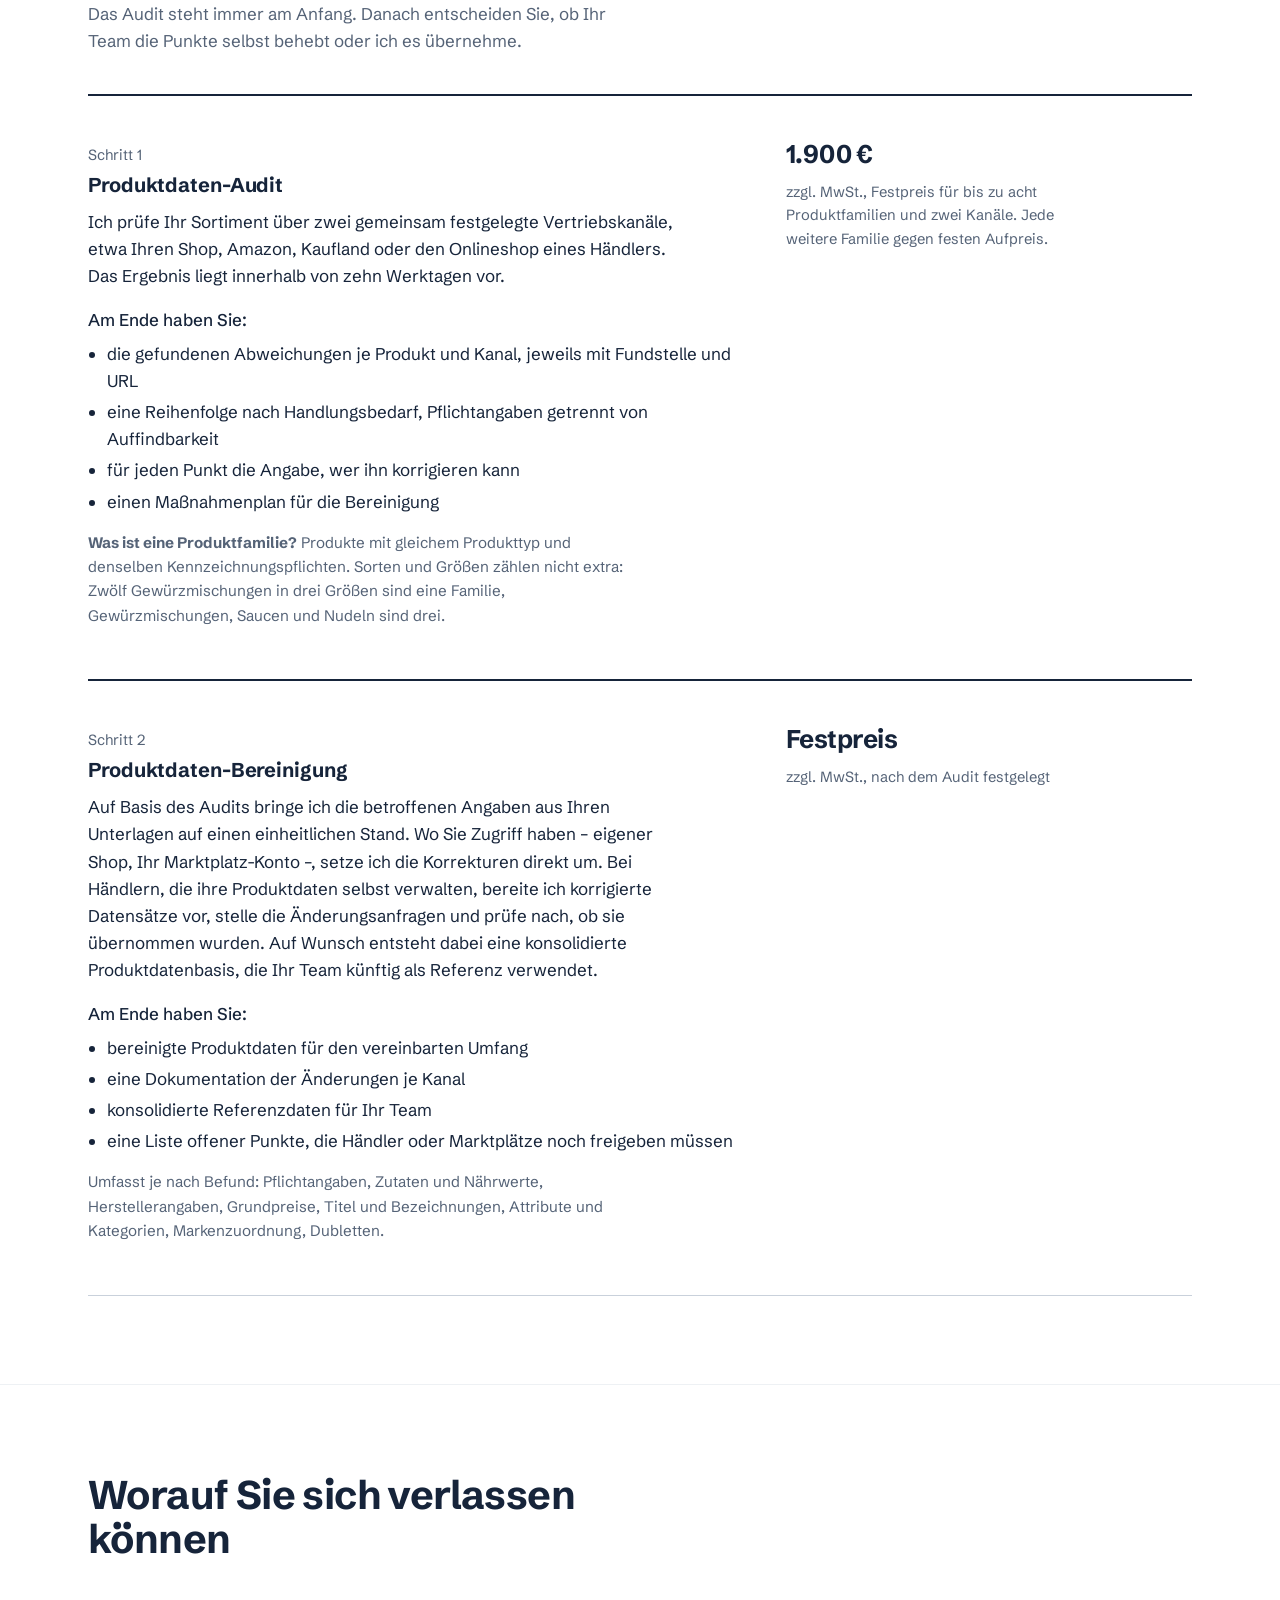
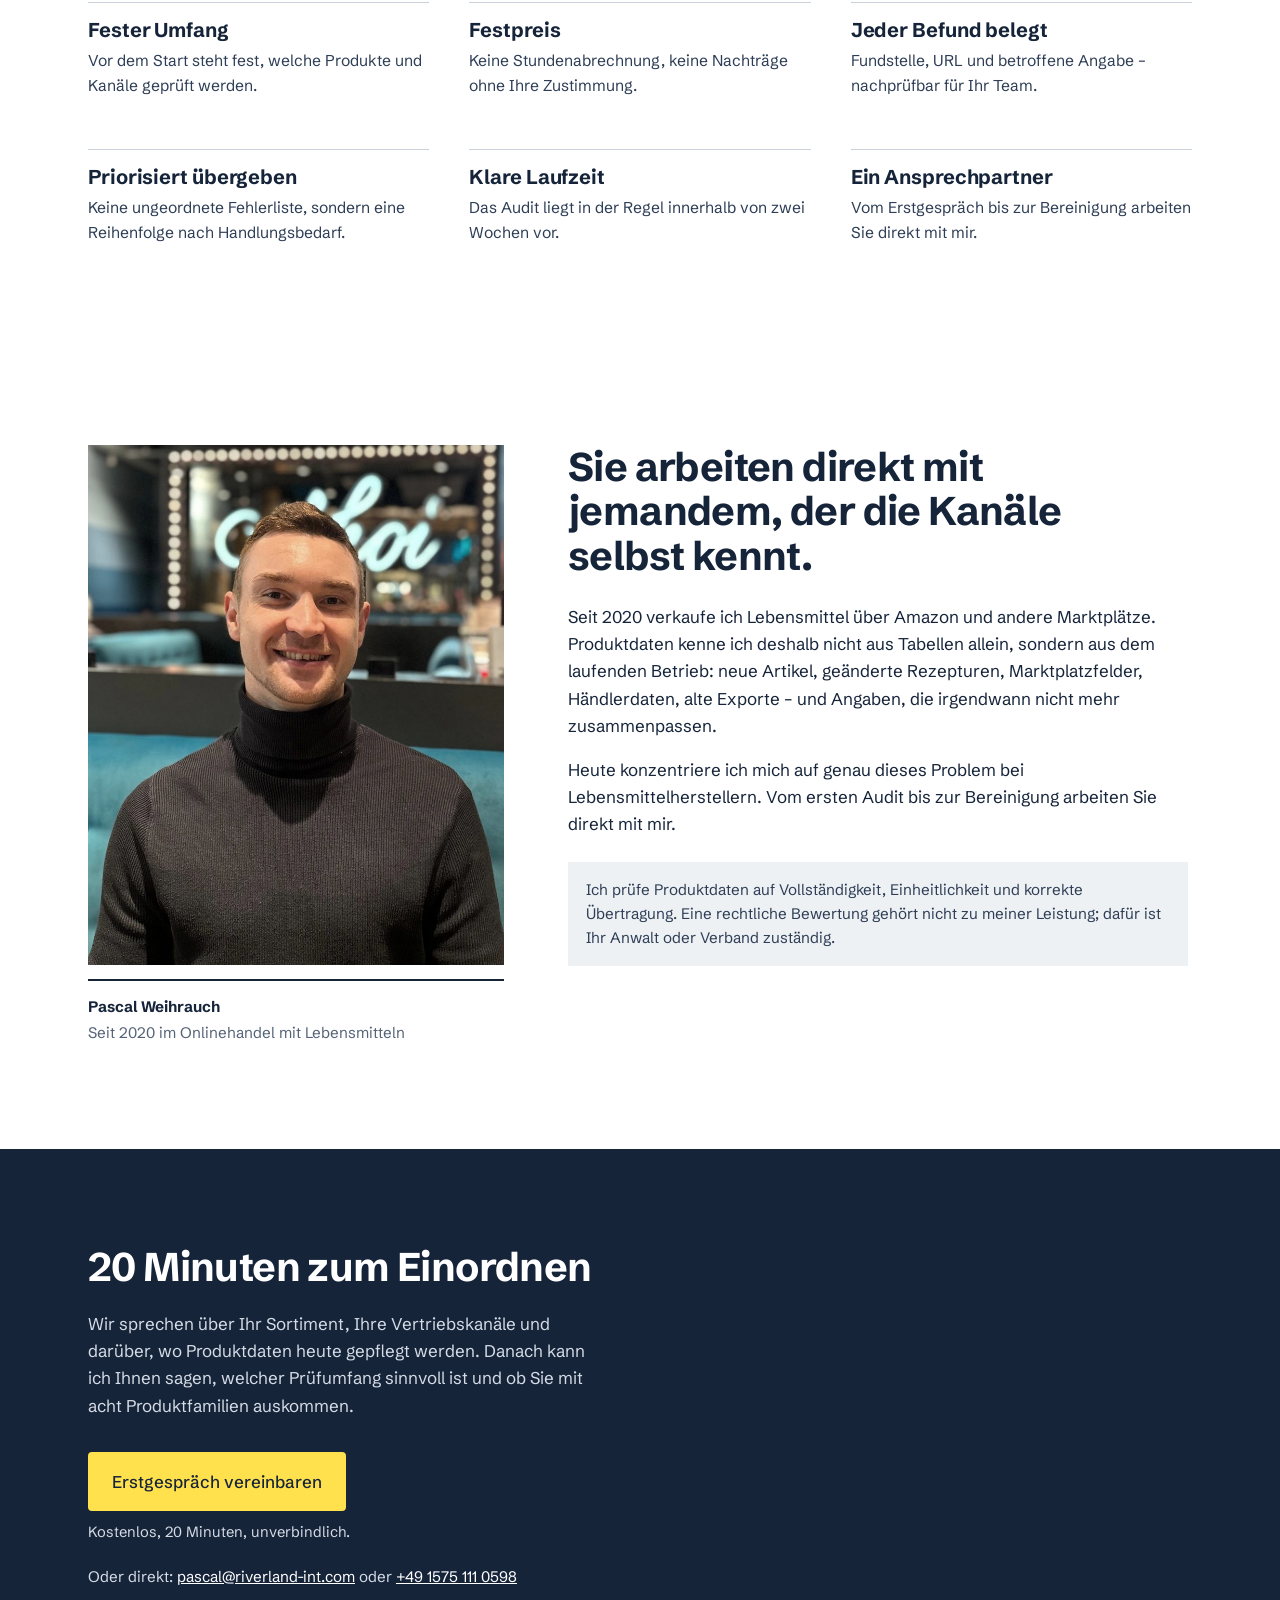
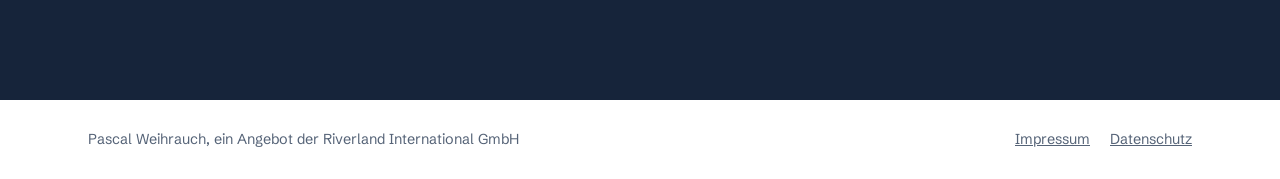
==== commit 81021b0c: "Review-Punkte: Ursachen, Bio, Produktfamilie, Reihenfolge, Lieferumfang" ====
--- a/index.html
+++ b/index.html
@@ -3,14 +3,14 @@
 <head>
 <meta charset="utf-8">
 <meta name="viewport" content="width=device-width, initial-scale=1, viewport-fit=cover">
-<title>Pascal Weihrauch – Produktdaten für Lebensmittelhersteller</title>
+<title>Produktdaten-Audit für Lebensmittelhersteller | Pascal Weihrauch</title>
 <meta name="description" content="Ich finde, wo die Produktdaten von Lebensmittelherstellern zwischen Shop, Händlern und Marktplätzen auseinanderlaufen – und bringe sie auf einen Stand.">
 <link rel="icon" href="data:image/svg+xml,%3Csvg xmlns='http://www.w3.org/2000/svg' viewBox='0 0 32 32'%3E%3Crect width='32' height='32' rx='6' fill='%2316243A'/%3E%3Crect x='7' y='17' width='18' height='6' fill='%23FFE14D'/%3E%3Ctext x='16' y='22' font-family='Arial' font-weight='700' font-size='15' text-anchor='middle' fill='%2316243A'%3EPW%3C/text%3E%3C/svg%3E">
 <link rel="canonical" href="https://pascalweihrauch.de/">
 <meta property="og:type" content="website">
 <meta property="og:locale" content="de_DE">
 <meta property="og:url" content="https://pascalweihrauch.de/">
-<meta property="og:title" content="Pascal Weihrauch – Produktdaten für Lebensmittelhersteller">
+<meta property="og:title" content="Produktdaten-Audit für Lebensmittelhersteller | Pascal Weihrauch">
 <meta property="og:description" content="Ich finde, wo die Produktdaten Ihrer Lebensmittel zwischen Shop, Handel und Marktplätzen auseinanderlaufen.">
 <link rel="stylesheet" href="styles.css">
 <script type="application/ld+json">
@@ -43,7 +43,7 @@
   <div class="hero-text">
     <p class="kicker">Produktdaten für Lebensmittelhersteller</p>
     <h1>Dieselbe Packung. Drei verschiedene Produktdaten.</h1>
-    <p class="lead">Ich finde, wo die Produktdaten Ihrer Lebensmittel zwischen Shop, Handel und Marktplätzen auseinanderlaufen – und helfe Ihnen, daraus wieder eine einheitliche Datengrundlage zu machen.</p>
+    <p class="lead">Falsche Pflichtangaben, veraltete Produktinformationen und fehlende Suchattribute bleiben im Handel oft unbemerkt. Ich finde diese Abweichungen in Ihren Vertriebskanälen, dokumentiere sie nachvollziehbar und unterstütze Sie bei der Bereinigung.</p>
     <div class="hero-actions">
       <a class="btn" href="termin/">Erstgespräch vereinbaren</a>
       <a class="textlink" href="#beispielbefund">Beispielbefund ansehen</a>
@@ -70,6 +70,56 @@
   </figure>
 </section>
 
+<section class="case wrap" id="beispielbefund">
+  <h2>So sieht ein Befund im Audit aus</h2>
+  <p class="section-lead">Auszug aus einem Audit-Bericht. Produkt, Werte und Händler sind verändert; die Art der Abweichungen stammt aus echten Befunden der Stichprobe.</p>
+
+  <dl class="case-meta">
+    <div><dt>Produkt</dt><dd>Hafer-Porridge Zimt &amp; Apfel, 400 g</dd></div>
+    <div><dt>Geprüfte Kanäle</dt><dd>Eigener Shop, Händler A (Onlineshop einer Supermarktkette), Marktplatz B</dd></div>
+    <div><dt>Referenz im Auftrag</dt><dd>Vom Hersteller bereitgestellte Spezifikation und Verpackung. In der öffentlichen Stichprobe vergleiche ich nur öffentlich sichtbare Angaben.</dd></div>
+  </dl>
+
+  <ol class="case-list">
+    <li>
+      <div class="case-head"><h3>Nährwerte rechnen nicht auf</h3><span class="prio prio-high">Sofort beheben</span></div>
+      <p><strong>Marktplatz B:</strong> 1.631 kJ / 289 kcal je 100 g. 1.631 kJ entsprechen rund 390 kcal; Shop, Händler und Verpackung nennen 1.511 kJ / 358 kcal.</p>
+      <p class="case-why">Pflichtangabe. Mögliche Ursache: Nach einer Rezepturänderung wurde nur ein Wert übernommen.</p>
+    </li>
+    <li>
+      <div class="case-head"><h3>Zweite, veraltete Herstelleranschrift</h3><span class="prio prio-high">Sofort beheben</span></div>
+      <p><strong>Händler A:</strong> alte Anschrift, Hausnummer und Postleitzahl zusammengeklebt („Bergstr. 4081379 München“). Shop und Verpackung nennen die aktuelle Anschrift.</p>
+      <p class="case-why">Pflichtangabe. Mögliche Ursache: Das Datenblatt beim Händler wurde nach einem Umzug nicht aktualisiert.</p>
+    </li>
+    <li>
+      <div class="case-head"><h3>Mengenangabe von der Zutat getrennt</h3><span class="prio prio-high">Sofort beheben</span></div>
+      <p><strong>Händler A:</strong> „Apfelstücke 23,8 %, 7%, Apfelpulver“. Die Prozentangabe hängt an keiner Zutat mehr.</p>
+      <p class="case-why">Pflichtangabe. Mögliche Ursache: Fehler beim Übertragen aus einer Tabelle in ein Händlerfeld.</p>
+    </li>
+    <li>
+      <div class="case-head"><h3>Grundpreis fehlt</h3><span class="prio prio-high">Sofort beheben</span></div>
+      <p><strong>Marktplatz B:</strong> kein Preis je 100 g oder je Kilogramm angegeben.</p>
+      <p class="case-why">Preisangabe. Im Marktplatz-Datensatz sind Füllmenge und Einheit nicht gefüllt.</p>
+    </li>
+    <li>
+      <div class="case-head"><h3>„Bio“ im Titel ohne Zertifizierung</h3><span class="prio prio-high">Sofort prüfen</span></div>
+      <p><strong>Marktplatz B:</strong> „Porridge Zimt Apfel Haferbrei Frühstück Vegan Bio Hafer 400g“. Das Produkt ist nicht bio-zertifiziert.</p>
+      <p class="case-why">Die Bio-Aussage muss geprüft werden; die rechtliche Bewertung gehört nicht zum Audit. Zusätzlich fehlt die Marke im Titel.</p>
+    </li>
+    <li>
+      <div class="case-head"><h3>Produkt fehlt im Vegan-Filter</h3><span class="prio prio-mid">Nächste Listing-Pflege</span></div>
+      <p><strong>Händler A:</strong> Beschreibung nennt „vegan“, das Attribut „vegan“ ist nicht gesetzt. Wer im Händler-Shop nach veganen Produkten filtert, findet es nicht.</p>
+      <p class="case-why">Auffindbarkeit. Attribut und Beschreibung stimmen nicht überein.</p>
+    </li>
+  </ol>
+
+  <div class="case-sum">
+    <h3>Was dahintersteckt</h3>
+    <p>Sechs Abweichungen in drei Vertriebskanälen. Welche Abläufe dahinterstecken, klären wir erst gemeinsam mit Ihnen – von außen ist das nicht sicher erkennbar. Das Audit zeigt zuerst, wo die Daten auseinanderlaufen, welche Angaben zuerst geprüft werden sollten und wer sie korrigieren kann: Sie selbst, der Marktplatz oder der Händler.</p>
+    <a class="btn" href="termin/">Erstgespräch vereinbaren</a>
+  </div>
+</section>
+
 <section class="proof" id="stichprobe">
   <div class="wrap">
     <h2>Was meine laufende Stichprobe bei Lebensmittelherstellern bisher zeigt</h2>
@@ -83,55 +133,7 @@
 </section>
 
 
-<section class="case wrap" id="beispielbefund">
-  <h2>So sieht ein Befund im Audit aus</h2>
-  <p class="section-lead">Auszug aus einem Audit-Bericht. Produkt, Werte und Händler sind verändert; die Art der Abweichungen stammt aus echten Befunden der Stichprobe.</p>
-
-  <dl class="case-meta">
-    <div><dt>Produkt</dt><dd>Hafer-Porridge Zimt &amp; Apfel, 400 g</dd></div>
-    <div><dt>Geprüfte Kanäle</dt><dd>Eigener Shop, Händler A (Onlineshop einer Supermarktkette), Marktplatz B</dd></div>
-    <div><dt>Referenz</dt><dd>Verpackung und Produktspezifikation des Herstellers</dd></div>
-  </dl>
-
-  <ol class="case-list">
-    <li>
-      <div class="case-head"><h3>Nährwerte rechnen nicht auf</h3><span class="prio prio-high">Sofort beheben</span></div>
-      <p><strong>Marktplatz B:</strong> 1.631 kJ / 289 kcal je 100 g. 1.631 kJ entsprechen rund 390 kcal; Shop, Händler und Verpackung nennen 1.511 kJ / 358 kcal.</p>
-      <p class="case-why">Pflichtangabe. Vermutlich wurde nach einer Rezepturänderung nur ein Wert übernommen.</p>
-    </li>
-    <li>
-      <div class="case-head"><h3>Zweite, veraltete Herstelleranschrift</h3><span class="prio prio-high">Sofort beheben</span></div>
-      <p><strong>Händler A:</strong> alte Anschrift, Hausnummer und Postleitzahl zusammengeklebt („Bergstr. 4081379 München“). Shop und Verpackung nennen die aktuelle Anschrift.</p>
-      <p class="case-why">Pflichtangabe. Das Datenblatt beim Händler wurde seit dem Umzug nicht aktualisiert.</p>
-    </li>
-    <li>
-      <div class="case-head"><h3>Mengenangabe von der Zutat getrennt</h3><span class="prio prio-high">Sofort beheben</span></div>
-      <p><strong>Händler A:</strong> „Apfelstücke 23,8 %, 7%, Apfelpulver“. Die Prozentangabe hängt an keiner Zutat mehr.</p>
-      <p class="case-why">Pflichtangabe. Typischer Fehler beim Übertragen aus einer Tabelle in ein Händlerfeld.</p>
-    </li>
-    <li>
-      <div class="case-head"><h3>Grundpreis fehlt</h3><span class="prio prio-high">Sofort beheben</span></div>
-      <p><strong>Marktplatz B:</strong> kein Preis je 100 g oder je Kilogramm angegeben.</p>
-      <p class="case-why">Preisangabe. Das Feld für Füllmenge und Einheit ist im Marktplatz-Datensatz leer.</p>
-    </li>
-    <li>
-      <div class="case-head"><h3>Titel ohne Marke, „Bio“ ohne Grundlage</h3><span class="prio prio-mid">Nächste Listing-Pflege</span></div>
-      <p><strong>Marktplatz B:</strong> „Porridge Zimt Apfel Haferbrei Frühstück Vegan Bio Hafer 400g“. Das Produkt ist nicht bio-zertifiziert.</p>
-      <p class="case-why">Auffindbarkeit und Darstellung; die Bio-Aussage sollte zusätzlich rechtlich geprüft werden.</p>
-    </li>
-    <li>
-      <div class="case-head"><h3>Produkt fehlt im Vegan-Filter</h3><span class="prio prio-mid">Nächste Listing-Pflege</span></div>
-      <p><strong>Händler A:</strong> Beschreibung nennt „vegan“, das Attribut „vegan“ ist nicht gesetzt. Wer im Händler-Shop nach veganen Produkten filtert, findet es nicht.</p>
-      <p class="case-why">Auffindbarkeit. Attribut und Text werden getrennt gepflegt.</p>
-    </li>
-  </ol>
-
-  <div class="case-sum">
-    <h3>Was dahintersteckt</h3>
-    <p>Sechs Abweichungen, eine Ursache: Die drei Kanäle werden aus drei verschiedenen Tabellen befüllt, und Änderungen kommen nur in einer davon an. Im Audit gehört deshalb zu jedem Befund die Fundstelle mit URL – und am Ende eine Empfehlung, welche Angaben zuerst angeglichen werden und woraus die Kanäle künftig befüllt werden sollten.</p>
-    <a class="btn" href="termin/">Erstgespräch vereinbaren</a>
-  </div>
-</section>
+
 
 <section class="pattern">
   <div class="wrap two-col">
@@ -156,11 +158,19 @@
     <div class="offer-main">
       <p class="phase">Schritt 1</p>
       <h3>Produktdaten-Audit</h3>
-      <p>Ich prüfe Ihr Sortiment systematisch über Ihren Shop und die für Sie relevanten Händler und Marktplätze – etwa Amazon, Kaufland, OTTO oder REWE. Sie erhalten eine priorisierte Übersicht der gefundenen Abweichungen, jeweils mit Fundstelle und URL, sortiert nach Handlungsbedarf und geschäftlicher Relevanz.</p>
+      <p>Ich prüfe Ihr Sortiment über zwei gemeinsam festgelegte Vertriebskanäle, etwa Ihren Shop, Amazon, Kaufland oder den Onlineshop eines Händlers. Das Ergebnis liegt innerhalb von zehn Werktagen vor.</p>
+      <p class="deliv-title">Am Ende haben Sie:</p>
+      <ul class="deliv">
+        <li>die gefundenen Abweichungen je Produkt und Kanal, jeweils mit Fundstelle und URL</li>
+        <li>eine Reihenfolge nach Handlungsbedarf, Pflichtangaben getrennt von Auffindbarkeit</li>
+        <li>für jeden Punkt die Angabe, wer ihn korrigieren kann</li>
+        <li>einen Maßnahmenplan für die Bereinigung</li>
+      </ul>
+      <p class="scope"><strong>Was ist eine Produktfamilie?</strong> Produkte mit gleichem Produkttyp und denselben Kennzeichnungspflichten. Sorten und Größen zählen nicht extra: Zwölf Gewürzmischungen in drei Größen sind eine Familie, Gewürzmischungen, Saucen und Nudeln sind drei.</p>
     </div>
     <div class="offer-price">
       <span class="price">1.900 €</span>
-      <span class="price-note">zzgl. MwSt., Festpreis für bis zu acht Produktfamilien. Jede weitere Familie gegen festen Aufpreis.</span>
+      <span class="price-note">zzgl. MwSt., Festpreis für bis zu acht Produktfamilien und zwei Kanäle. Jede weitere Familie gegen festen Aufpreis.</span>
     </div>
   </article>
 
@@ -168,7 +178,7 @@
     <div class="offer-main">
       <p class="phase">Schritt 2</p>
       <h3>Produktdaten-Bereinigung</h3>
-      <p>Auf Basis des Audits bringe ich die betroffenen Angaben aus Ihren Unterlagen auf einen einheitlichen Stand und korrigiere sie in den relevanten Kanälen. Auf Wunsch entsteht dabei eine konsolidierte Produktdatenbasis, die Ihr Team künftig als Referenz verwendet.</p>
+      <p>Auf Basis des Audits bringe ich die betroffenen Angaben aus Ihren Unterlagen auf einen einheitlichen Stand. Wo Sie Zugriff haben – eigener Shop, Ihr Marktplatz-Konto –, setze ich die Korrekturen direkt um. Bei Händlern, die ihre Produktdaten selbst verwalten, bereite ich korrigierte Datensätze vor, stelle die Änderungsanfragen und prüfe nach, ob sie übernommen wurden. Auf Wunsch entsteht dabei eine konsolidierte Produktdatenbasis, die Ihr Team künftig als Referenz verwendet.</p>
       <p class="deliv-title">Am Ende haben Sie:</p>
       <ul class="deliv">
         <li>bereinigte Produktdaten für den vereinbarten Umfang</li>
@@ -219,6 +229,7 @@
     <h2>20 Minuten zum Einordnen</h2>
     <p>Wir sprechen über Ihr Sortiment, Ihre Vertriebskanäle und darüber, wo Produktdaten heute gepflegt werden. Danach kann ich Ihnen sagen, welcher Prüfumfang sinnvoll ist und ob Sie mit acht Produktfamilien auskommen.</p>
     <a class="btn btn-light" href="termin/">Erstgespräch vereinbaren</a>
+    <p class="cta-note">Kostenlos, 20 Minuten, unverbindlich.</p>
     <p class="contact-alt">Oder direkt: <a href="mailto:pascal@riverland-int.com">pascal@riverland-int.com</a> oder <a href="tel:+4915751110598">+49 1575 111 0598</a></p>
   </div>
 </section>
--- a/styles.css
+++ b/styles.css
@@ -197,3 +197,4 @@
 .case-sum .btn{margin-top:8px}
 @media (max-width:900px){.case-meta{grid-template-columns:1fr;gap:14px}}
 @media (max-width:520px){.case-list li{grid-template-columns:1fr}.case-list li::before{grid-row:auto;margin-bottom:4px}}
+.cta-note{margin-top:10px !important;font-size:.92rem;color:#C3CCD8}
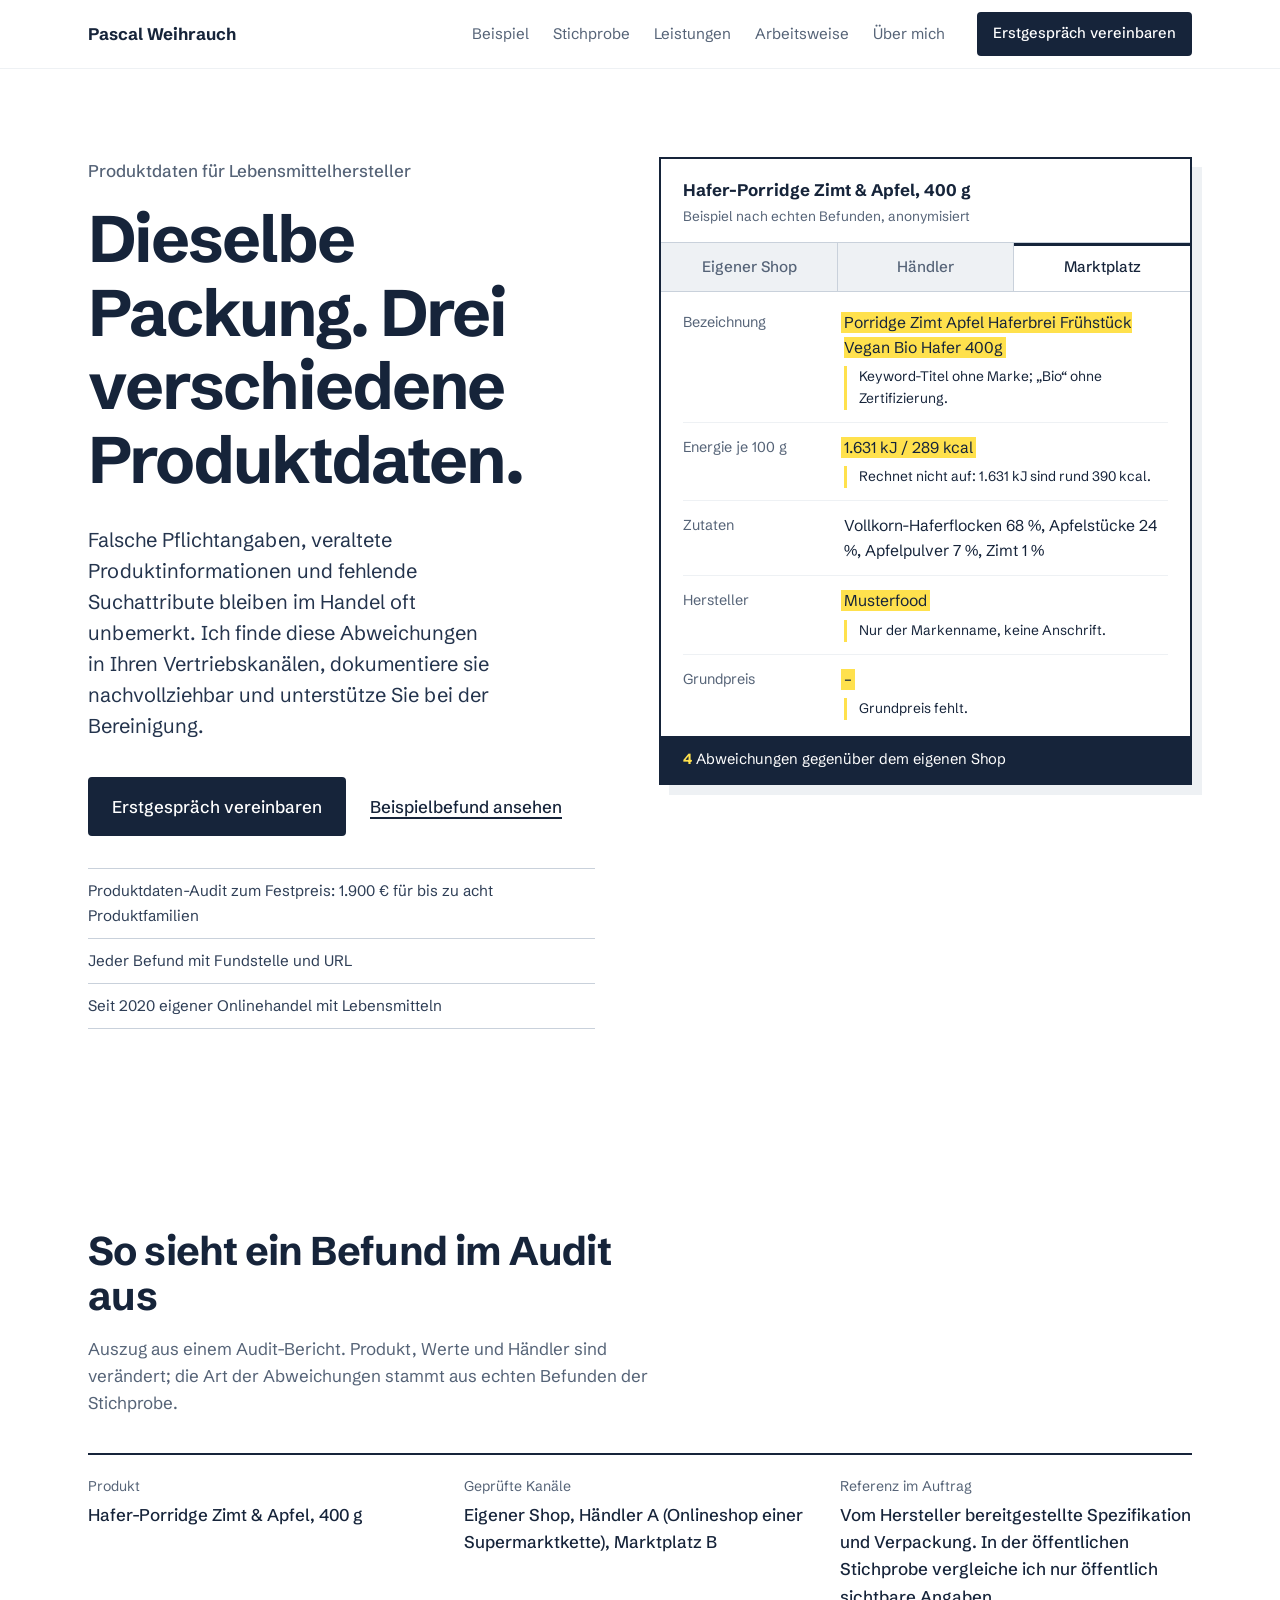
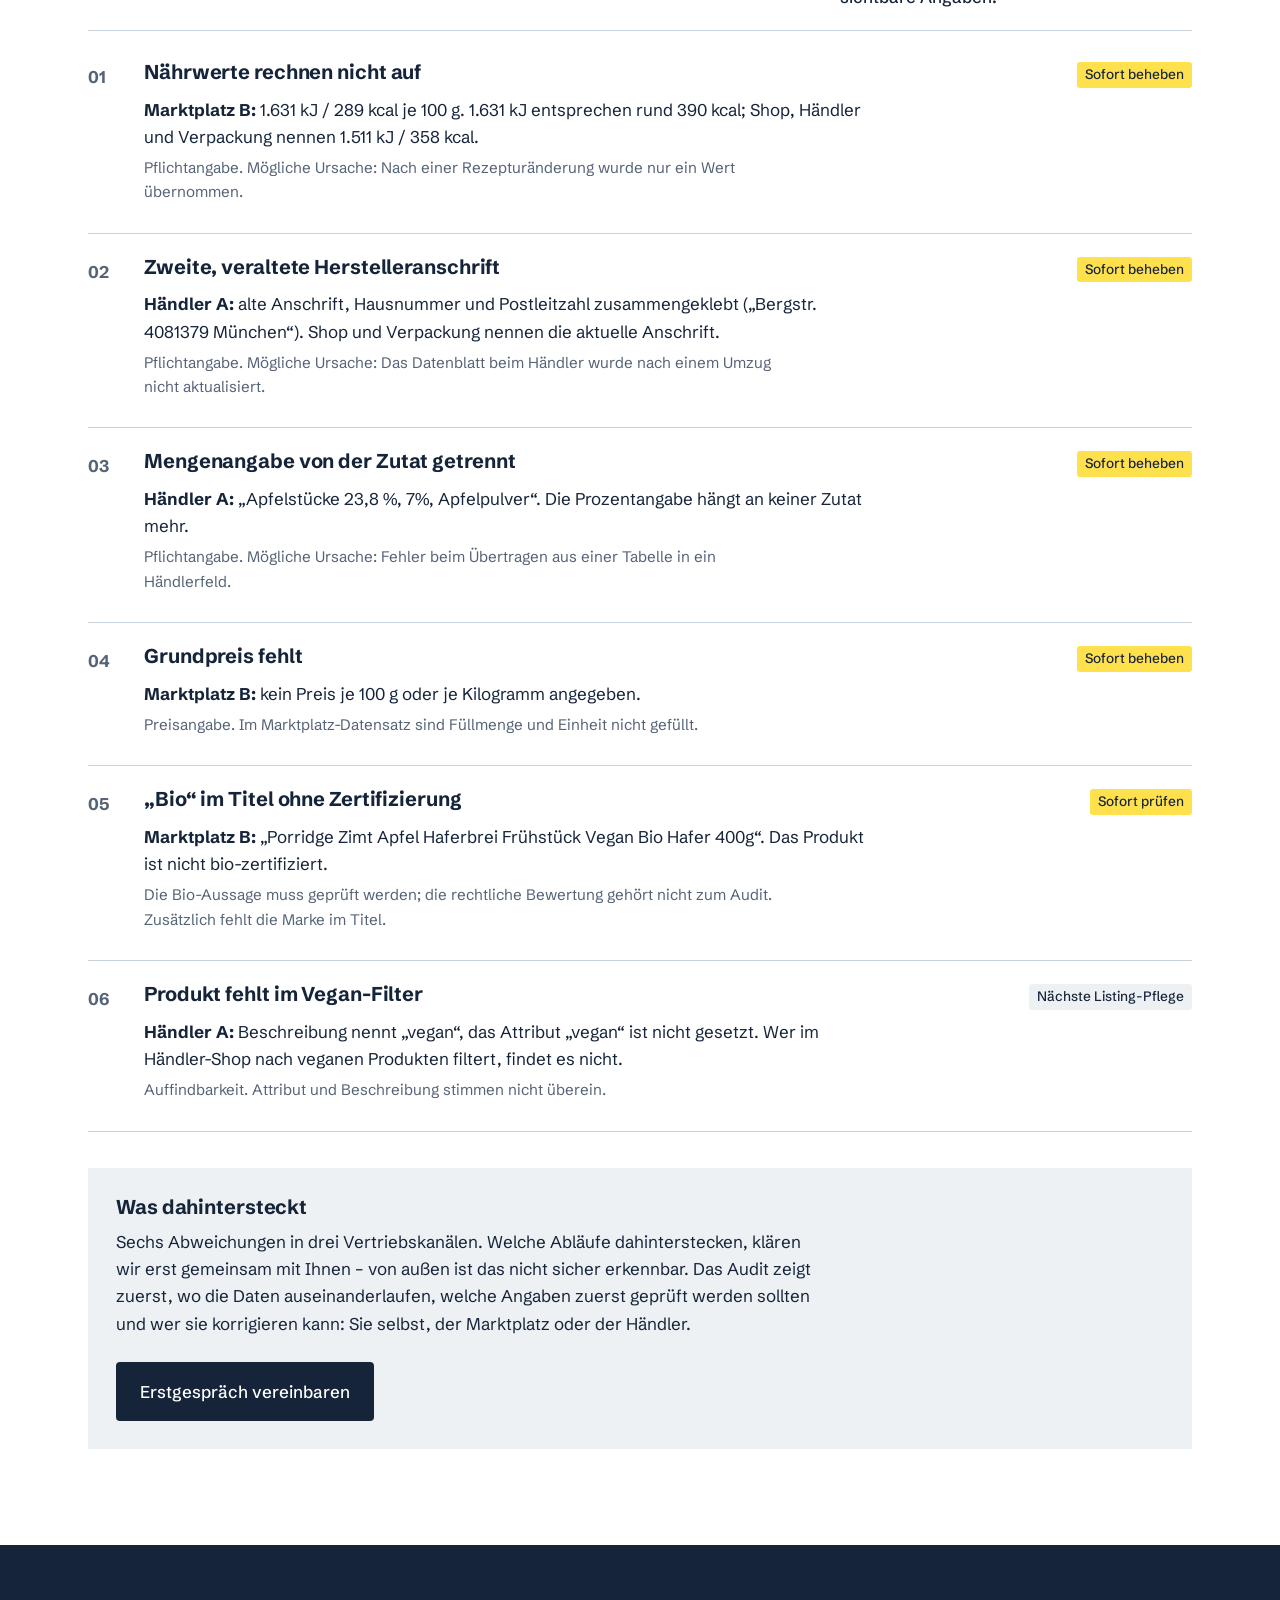
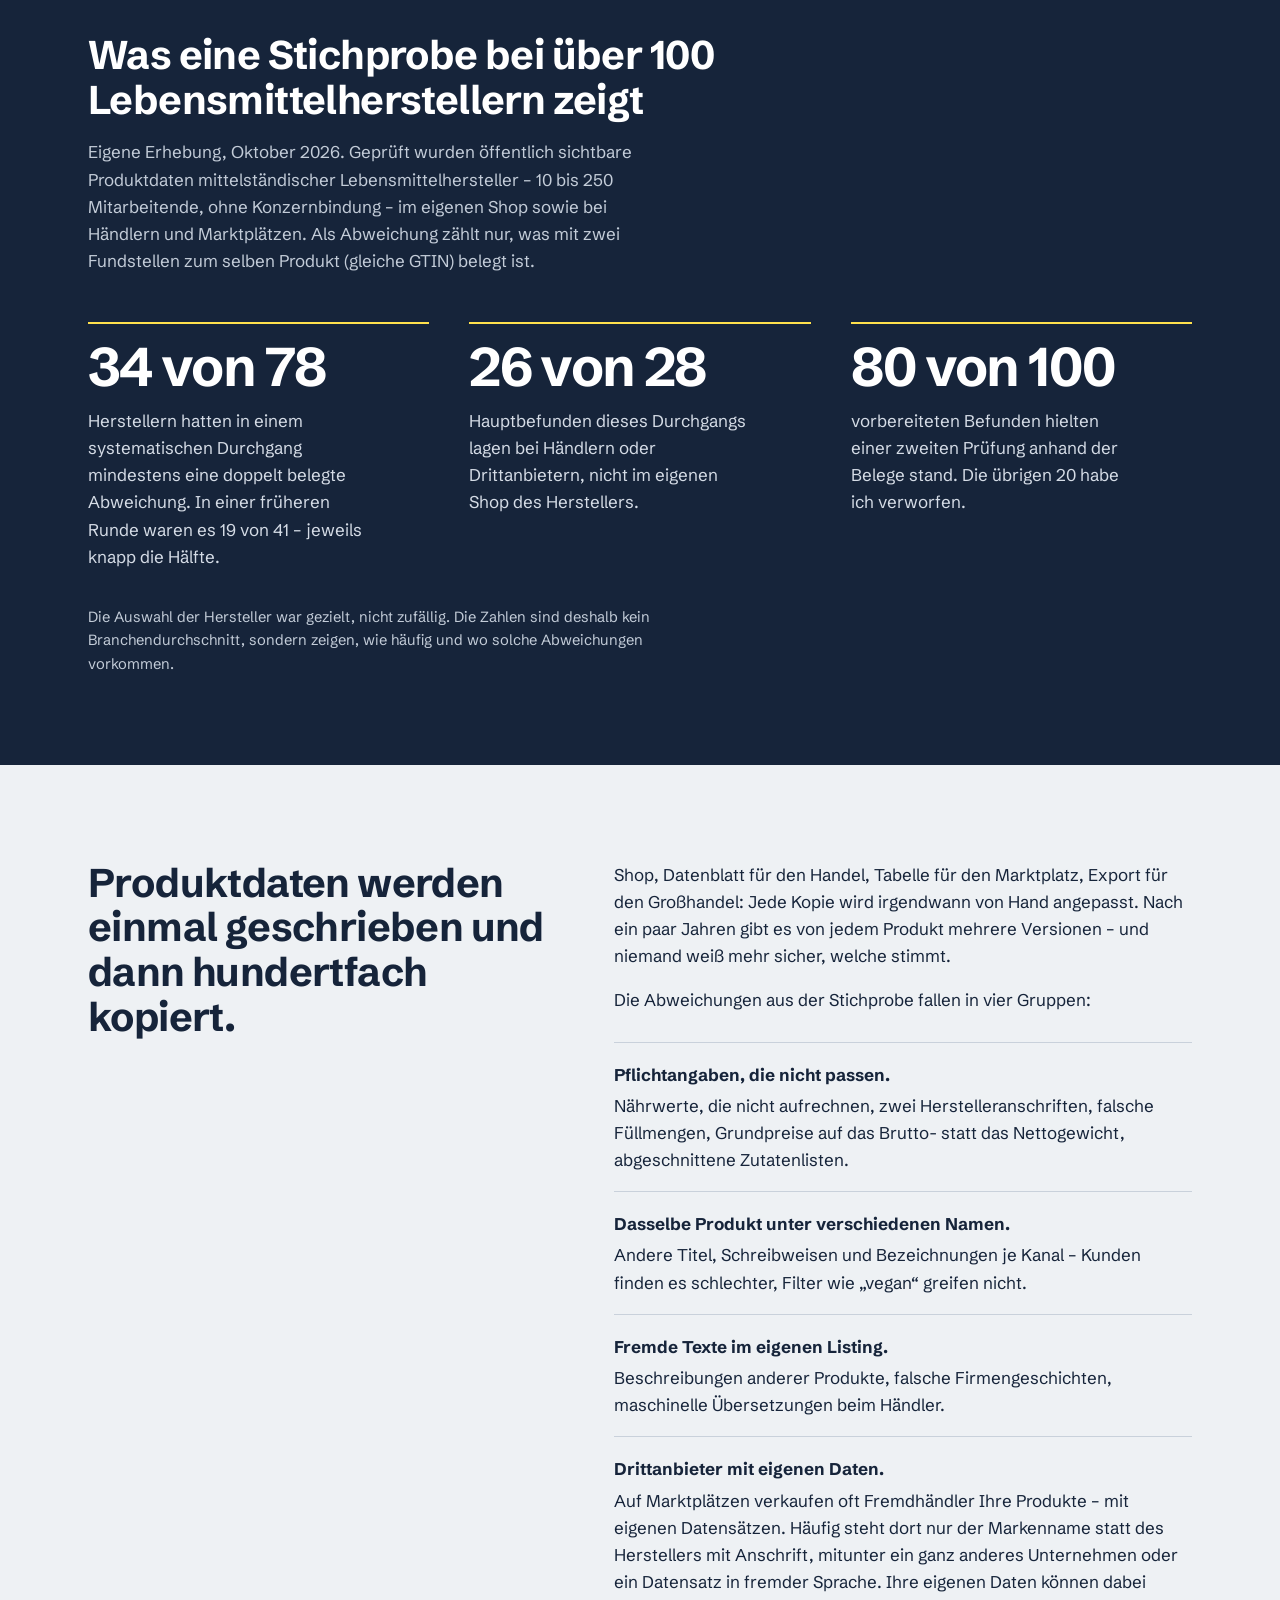
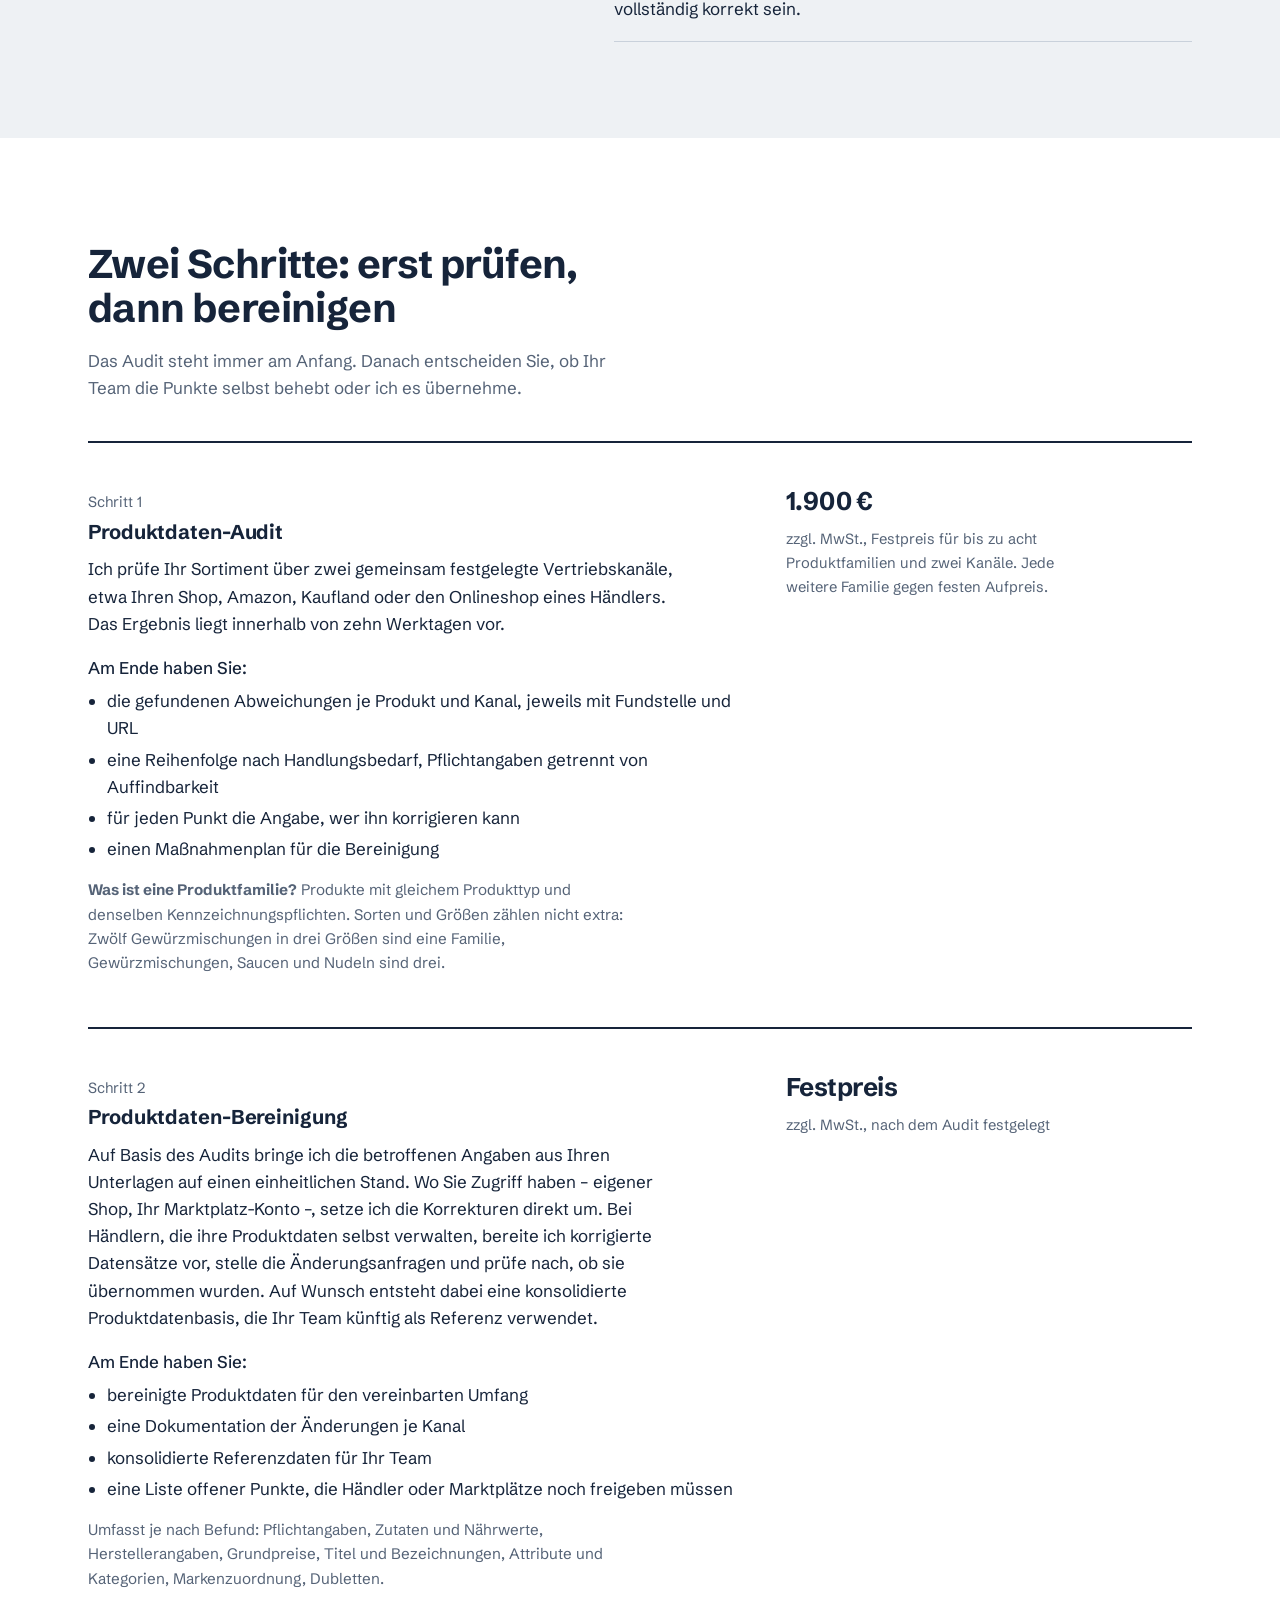
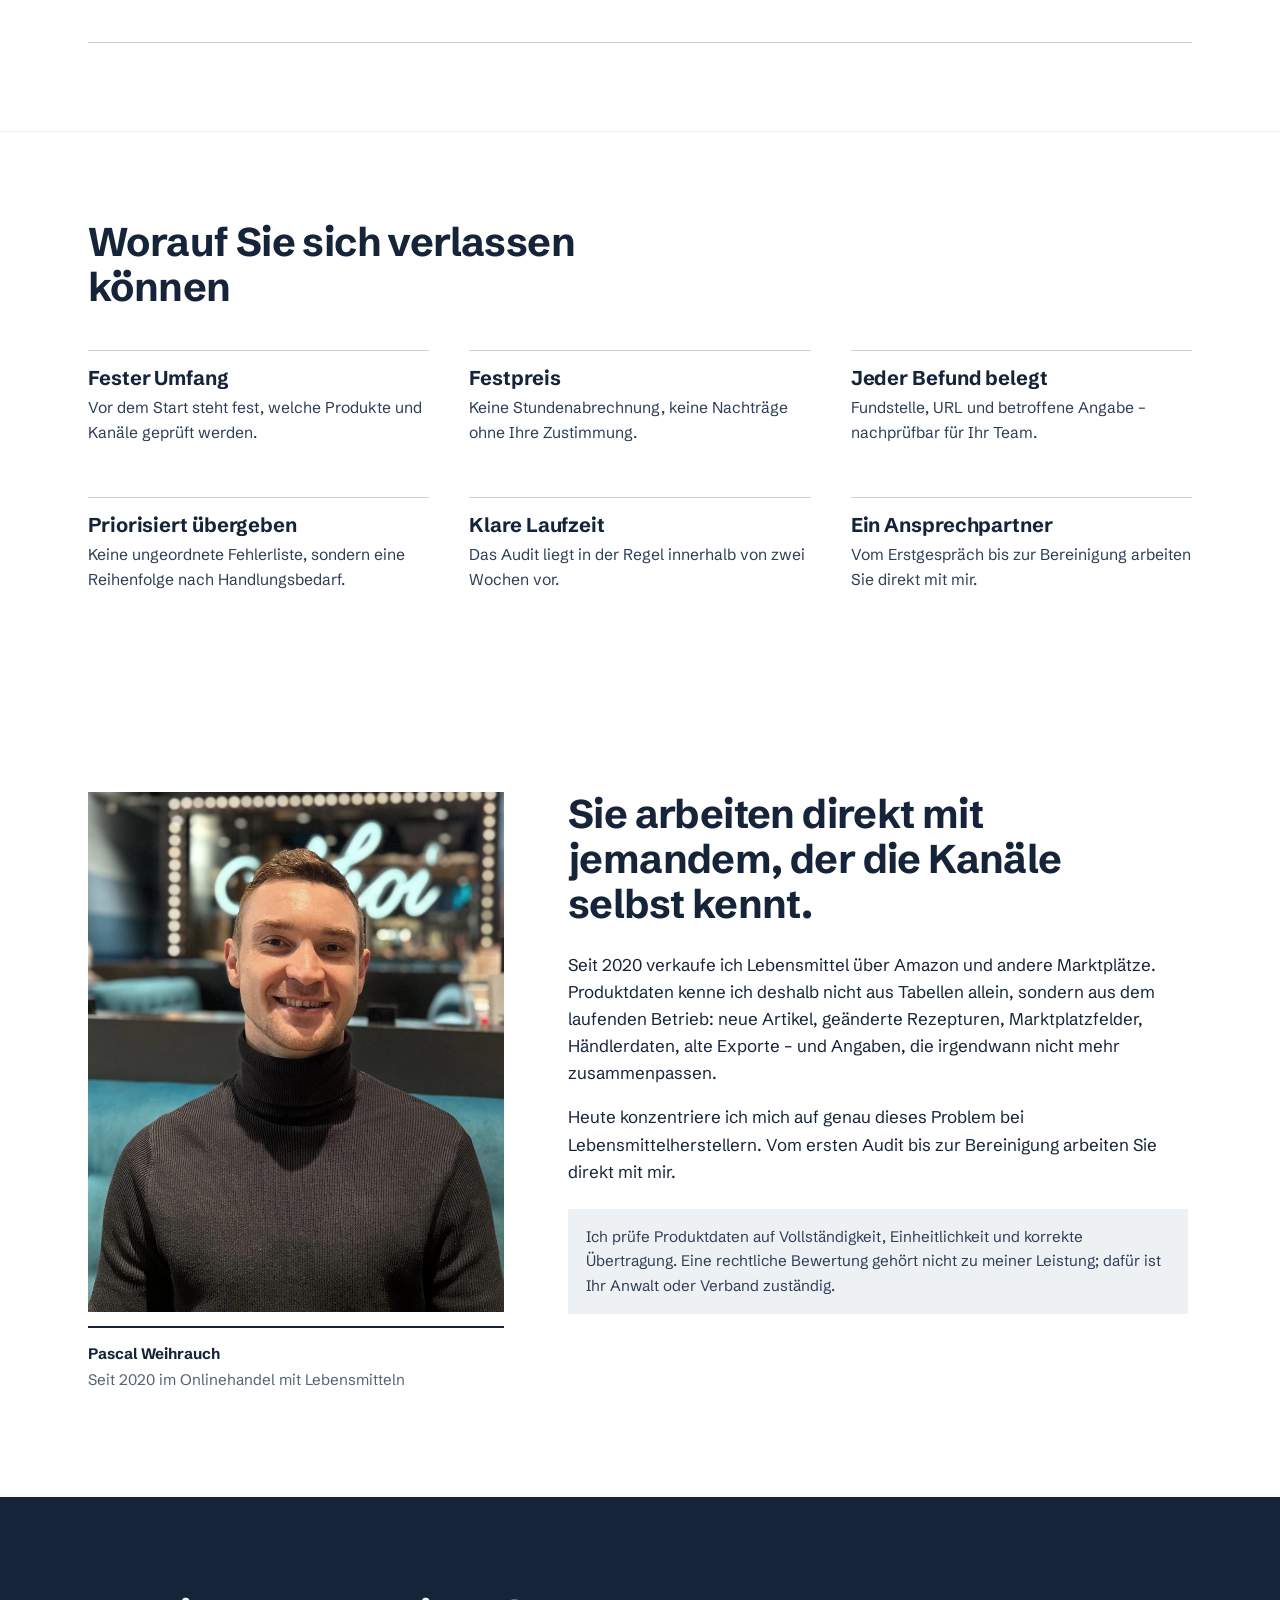
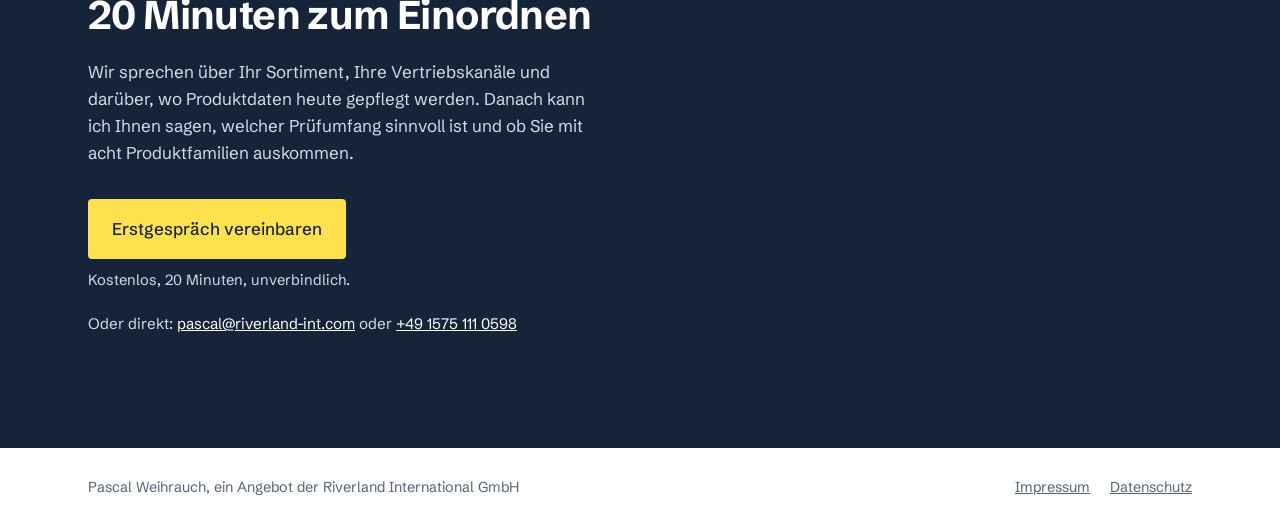
==== commit 55c0869e: "Stichprobe: über 100 Hersteller, belegte Kennzahlen" ====
--- a/index.html
+++ b/index.html
@@ -122,13 +122,14 @@
 
 <section class="proof" id="stichprobe">
   <div class="wrap">
-    <h2>Was meine laufende Stichprobe bei Lebensmittelherstellern bisher zeigt</h2>
-    <p class="section-lead">Eigene, laufende Erhebung seit Oktober 2026, Ziel sind 100 Hersteller. Untersucht werden öffentlich sichtbare Produktdaten im eigenen Shop sowie bei ausgewählten Händlern und Marktplätzen; jede gezählte Abweichung ist mit Fundstelle dokumentiert. Die Zahlen unten stammen aus den ersten 25 vollständig ausgewerteten Herstellern.</p>
+    <h2>Was eine Stichprobe bei über 100 Lebensmittelherstellern zeigt</h2>
+    <p class="section-lead">Eigene Erhebung, Oktober 2026. Geprüft wurden öffentlich sichtbare Produktdaten mittelständischer Lebensmittelhersteller – 10 bis 250 Mitarbeitende, ohne Konzernbindung – im eigenen Shop sowie bei Händlern und Marktplätzen. Als Abweichung zählt nur, was mit zwei Fundstellen zum selben Produkt (gleiche GTIN) belegt ist.</p>
     <dl class="stats">
-      <div><dt>62</dt><dd>belegte Abweichungen, im Schnitt zweieinhalb je Hersteller</dd></div>
-      <div><dt>20</dt><dd>betrafen Pflichtangaben: Nährwerte, Zutaten, Allergene, Anschrift, Grundpreis</dd></div>
-      <div><dt>7 von 25</dt><dd>Herstellern hatten im Handel zwei verschiedene Anschriften im Umlauf</dd></div>
+      <div><dt>34 von 78</dt><dd>Herstellern hatten in einem systematischen Durchgang mindestens eine doppelt belegte Abweichung. In einer früheren Runde waren es 19 von 41 – jeweils knapp die Hälfte.</dd></div>
+      <div><dt>26 von 28</dt><dd>Hauptbefunden dieses Durchgangs lagen bei Händlern oder Drittanbietern, nicht im eigenen Shop des Herstellers.</dd></div>
+      <div><dt>80 von 100</dt><dd>vorbereiteten Befunden hielten einer zweiten Prüfung anhand der Belege stand. Die übrigen 20 habe ich verworfen.</dd></div>
     </dl>
+    <p class="proof-note">Die Auswahl der Hersteller war gezielt, nicht zufällig. Die Zahlen sind deshalb kein Branchendurchschnitt, sondern zeigen, wie häufig und wo solche Abweichungen vorkommen.</p>
   </div>
 </section>
 
@@ -140,11 +141,12 @@
     <h2>Produktdaten werden einmal geschrieben und dann hundertfach kopiert.</h2>
     <div class="prose">
       <p>Shop, Datenblatt für den Handel, Tabelle für den Marktplatz, Export für den Großhandel: Jede Kopie wird irgendwann von Hand angepasst. Nach ein paar Jahren gibt es von jedem Produkt mehrere Versionen – und niemand weiß mehr sicher, welche stimmt.</p>
-      <p>Die Abweichungen aus der Stichprobe fallen in drei Gruppen:</p>
+      <p>Die Abweichungen aus der Stichprobe fallen in vier Gruppen:</p>
       <ul class="findings">
-        <li><strong>Pflichtangaben, die nicht passen.</strong> Nährwerte, die nicht aufrechnen, zwei Herstelleranschriften, abgeschnittene Zutatenlisten, Allergenhinweise, die sich selbst widersprechen.</li>
+        <li><strong>Pflichtangaben, die nicht passen.</strong> Nährwerte, die nicht aufrechnen, zwei Herstelleranschriften, falsche Füllmengen, Grundpreise auf das Brutto- statt das Nettogewicht, abgeschnittene Zutatenlisten.</li>
         <li><strong>Dasselbe Produkt unter verschiedenen Namen.</strong> Andere Titel, Schreibweisen und Bezeichnungen je Kanal – Kunden finden es schlechter, Filter wie „vegan“ greifen nicht.</li>
         <li><strong>Fremde Texte im eigenen Listing.</strong> Beschreibungen anderer Produkte, falsche Firmengeschichten, maschinelle Übersetzungen beim Händler.</li>
+        <li><strong>Drittanbieter mit eigenen Daten.</strong> Auf Marktplätzen verkaufen oft Fremdhändler Ihre Produkte – mit eigenen Datensätzen. Häufig steht dort nur der Markenname statt des Herstellers mit Anschrift, mitunter ein ganz anderes Unternehmen oder ein Datensatz in fremder Sprache. Ihre eigenen Daten können dabei vollständig korrekt sein.</li>
       </ul>
     </div>
   </div>
--- a/styles.css
+++ b/styles.css
@@ -198,3 +198,4 @@
 @media (max-width:900px){.case-meta{grid-template-columns:1fr;gap:14px}}
 @media (max-width:520px){.case-list li{grid-template-columns:1fr}.case-list li::before{grid-row:auto;margin-bottom:4px}}
 .cta-note{margin-top:10px !important;font-size:.92rem;color:#C3CCD8}
+.proof-note{margin:36px 0 0;max-width:70ch;font-size:.92rem;color:#C3CCD8}
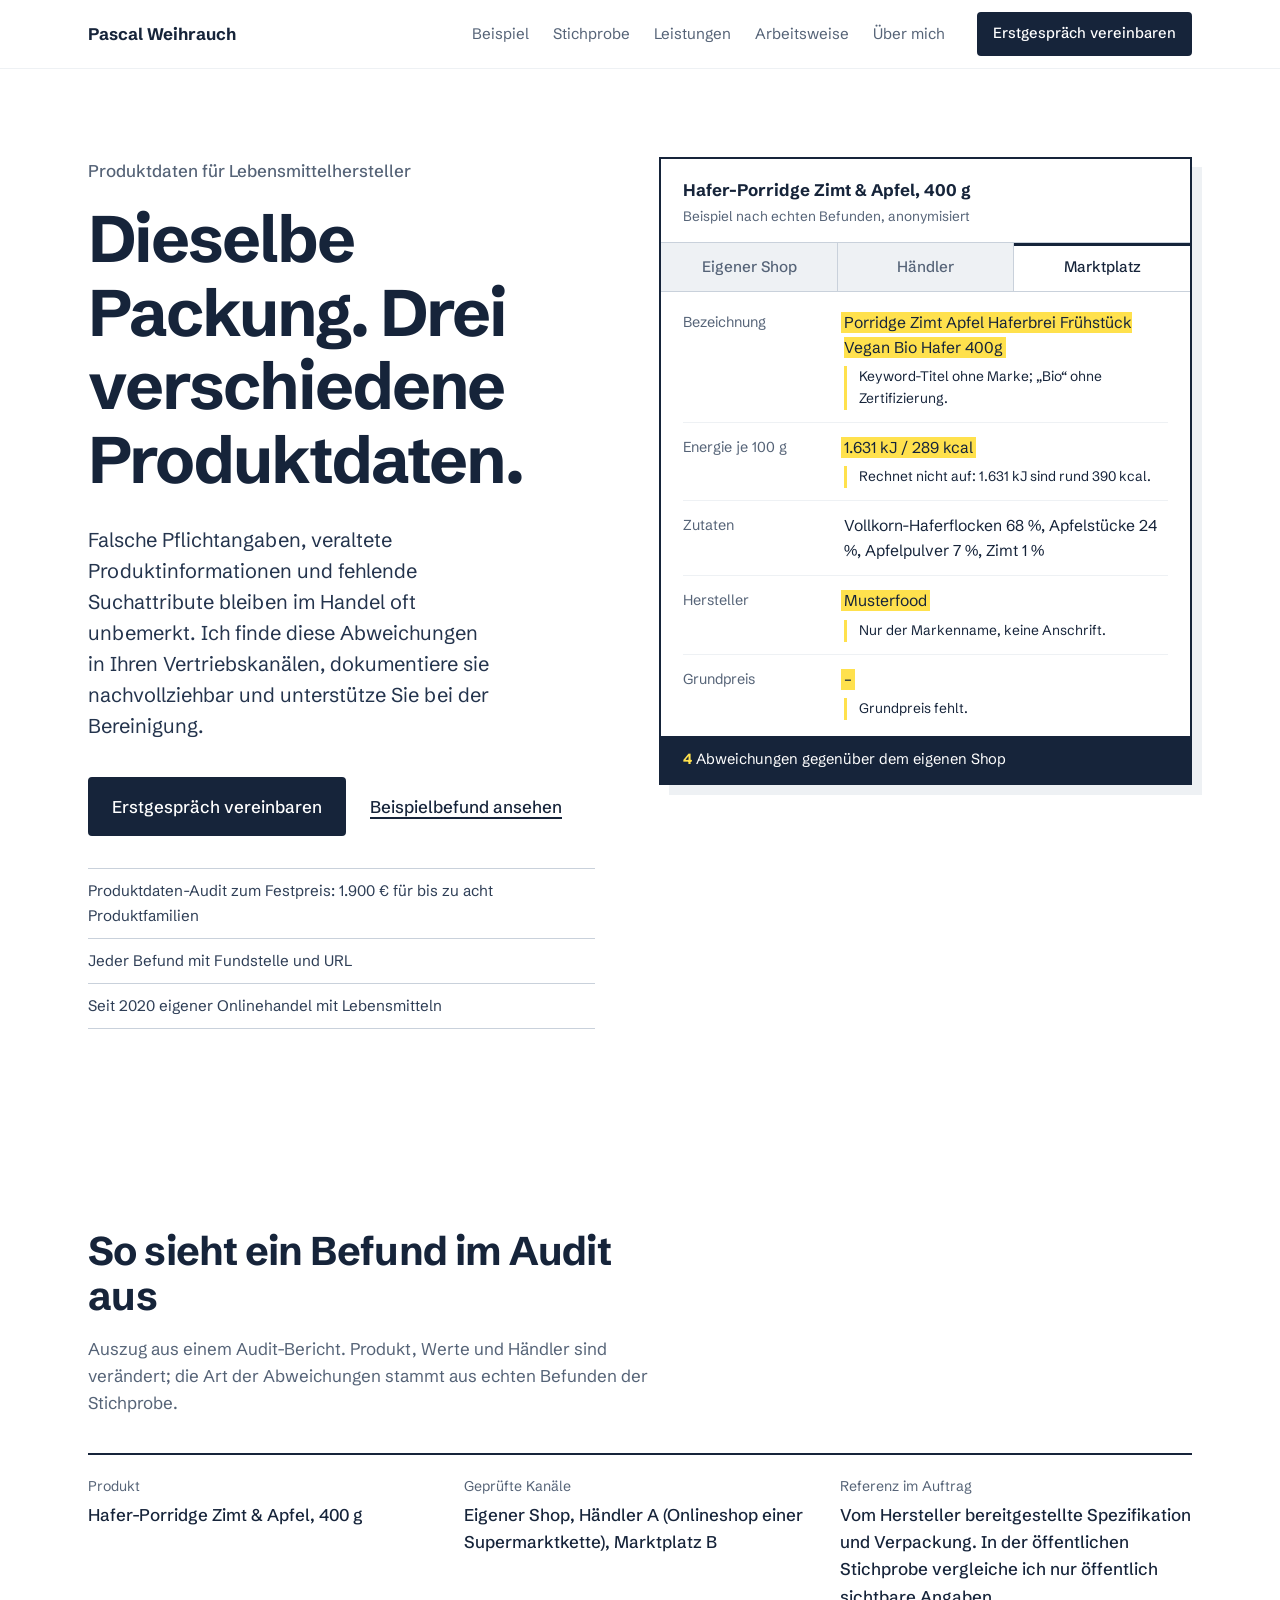
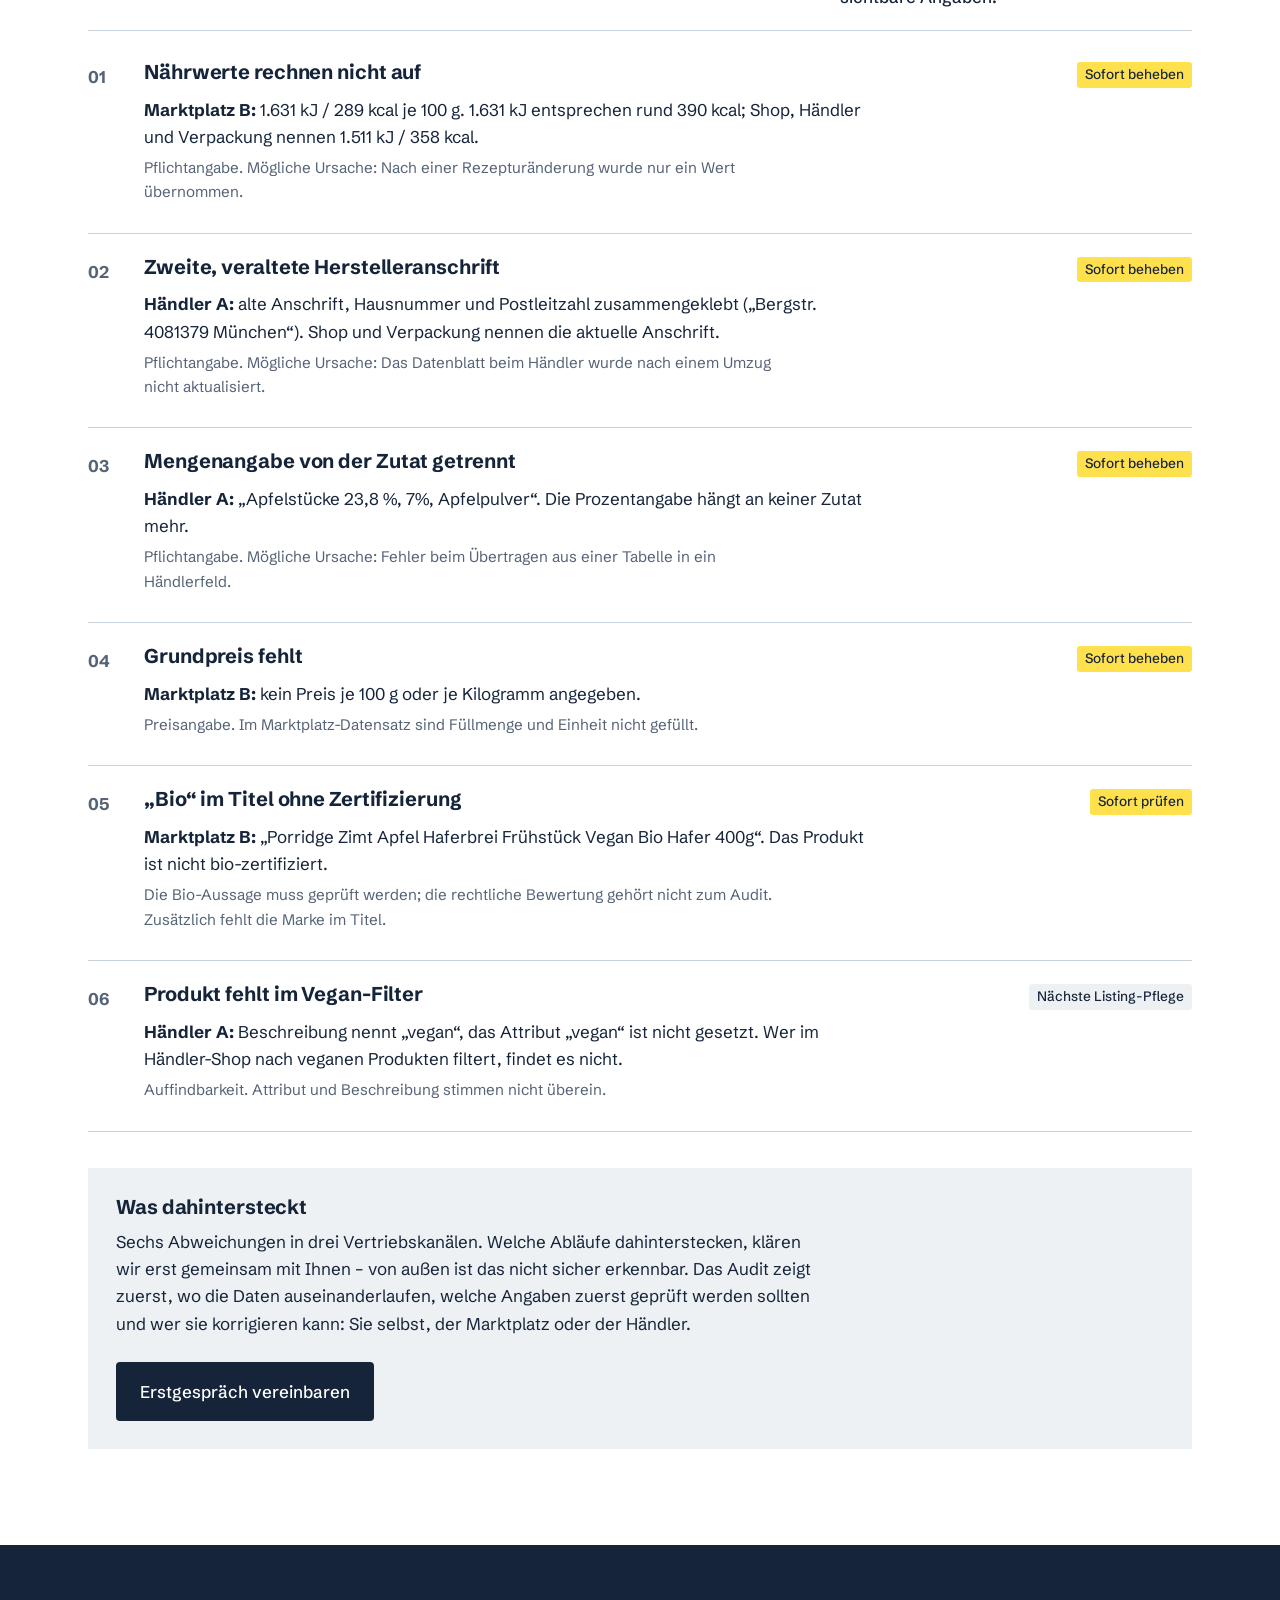
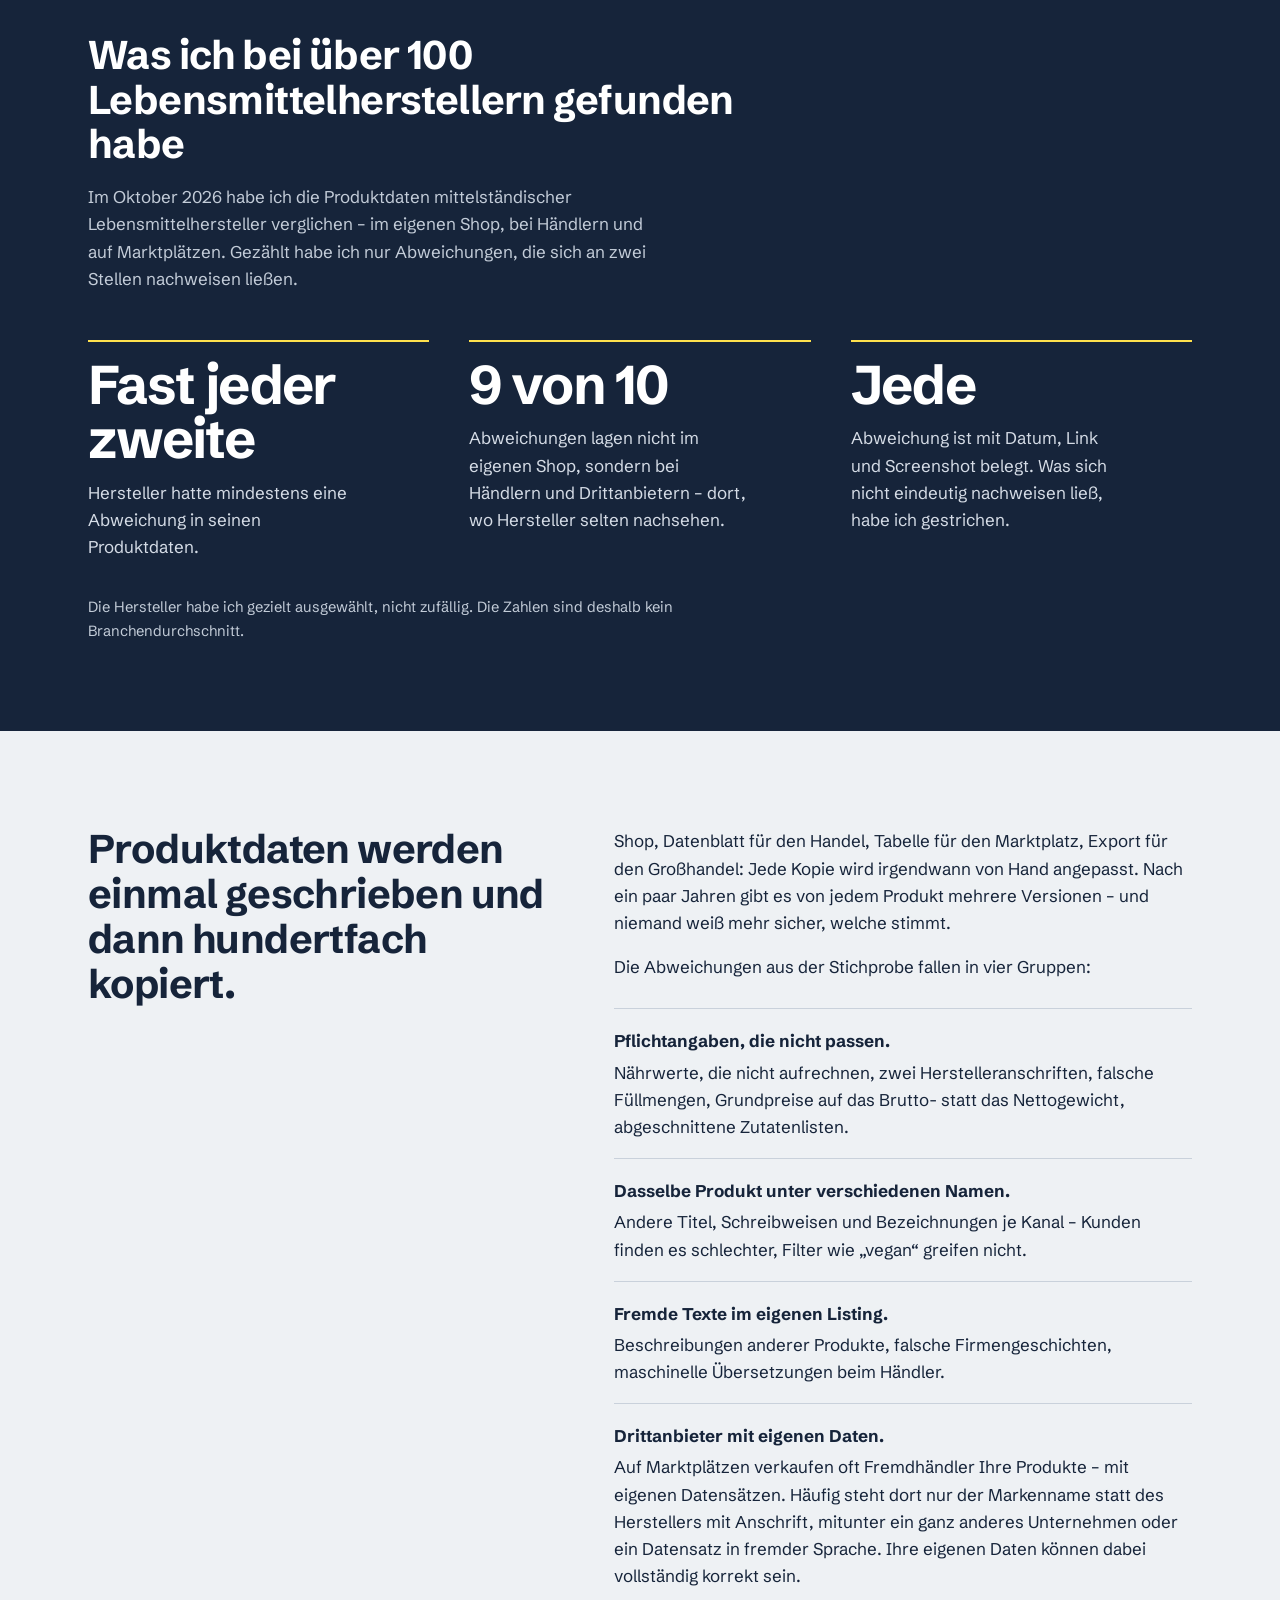
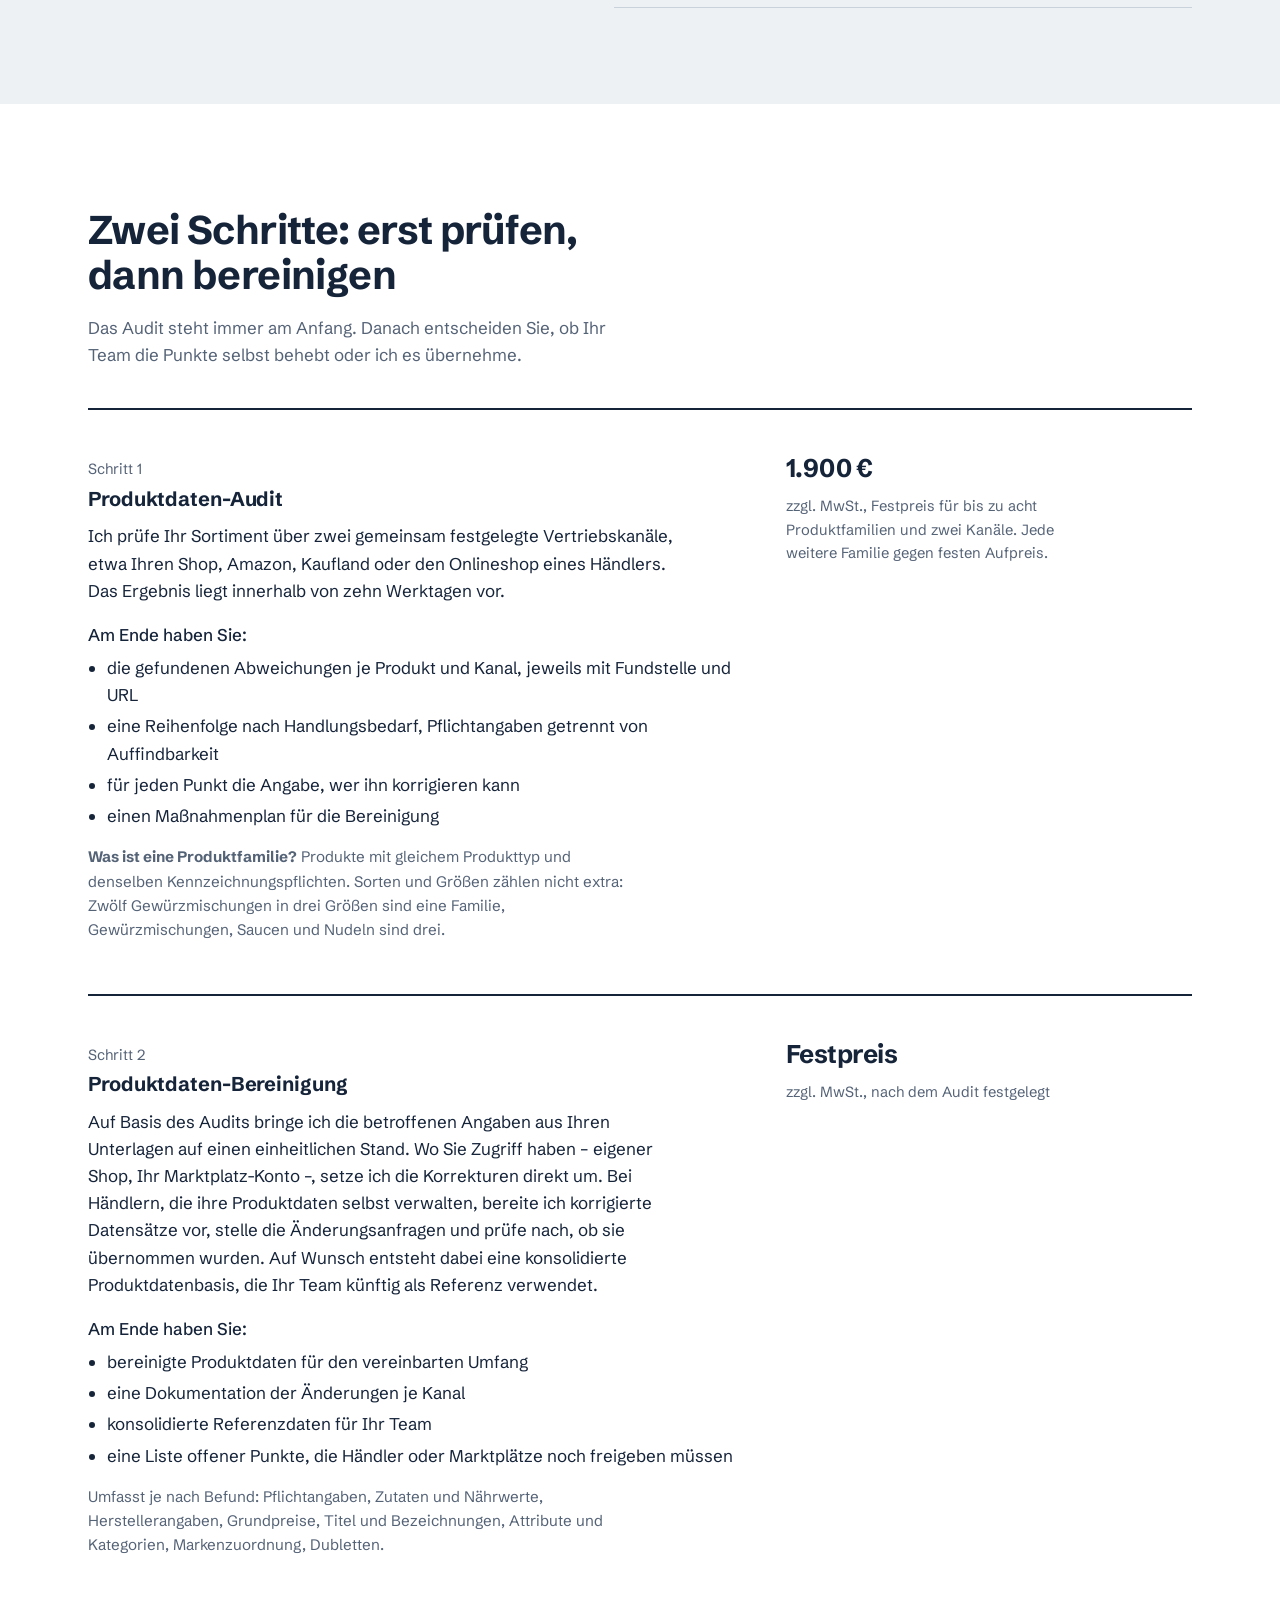
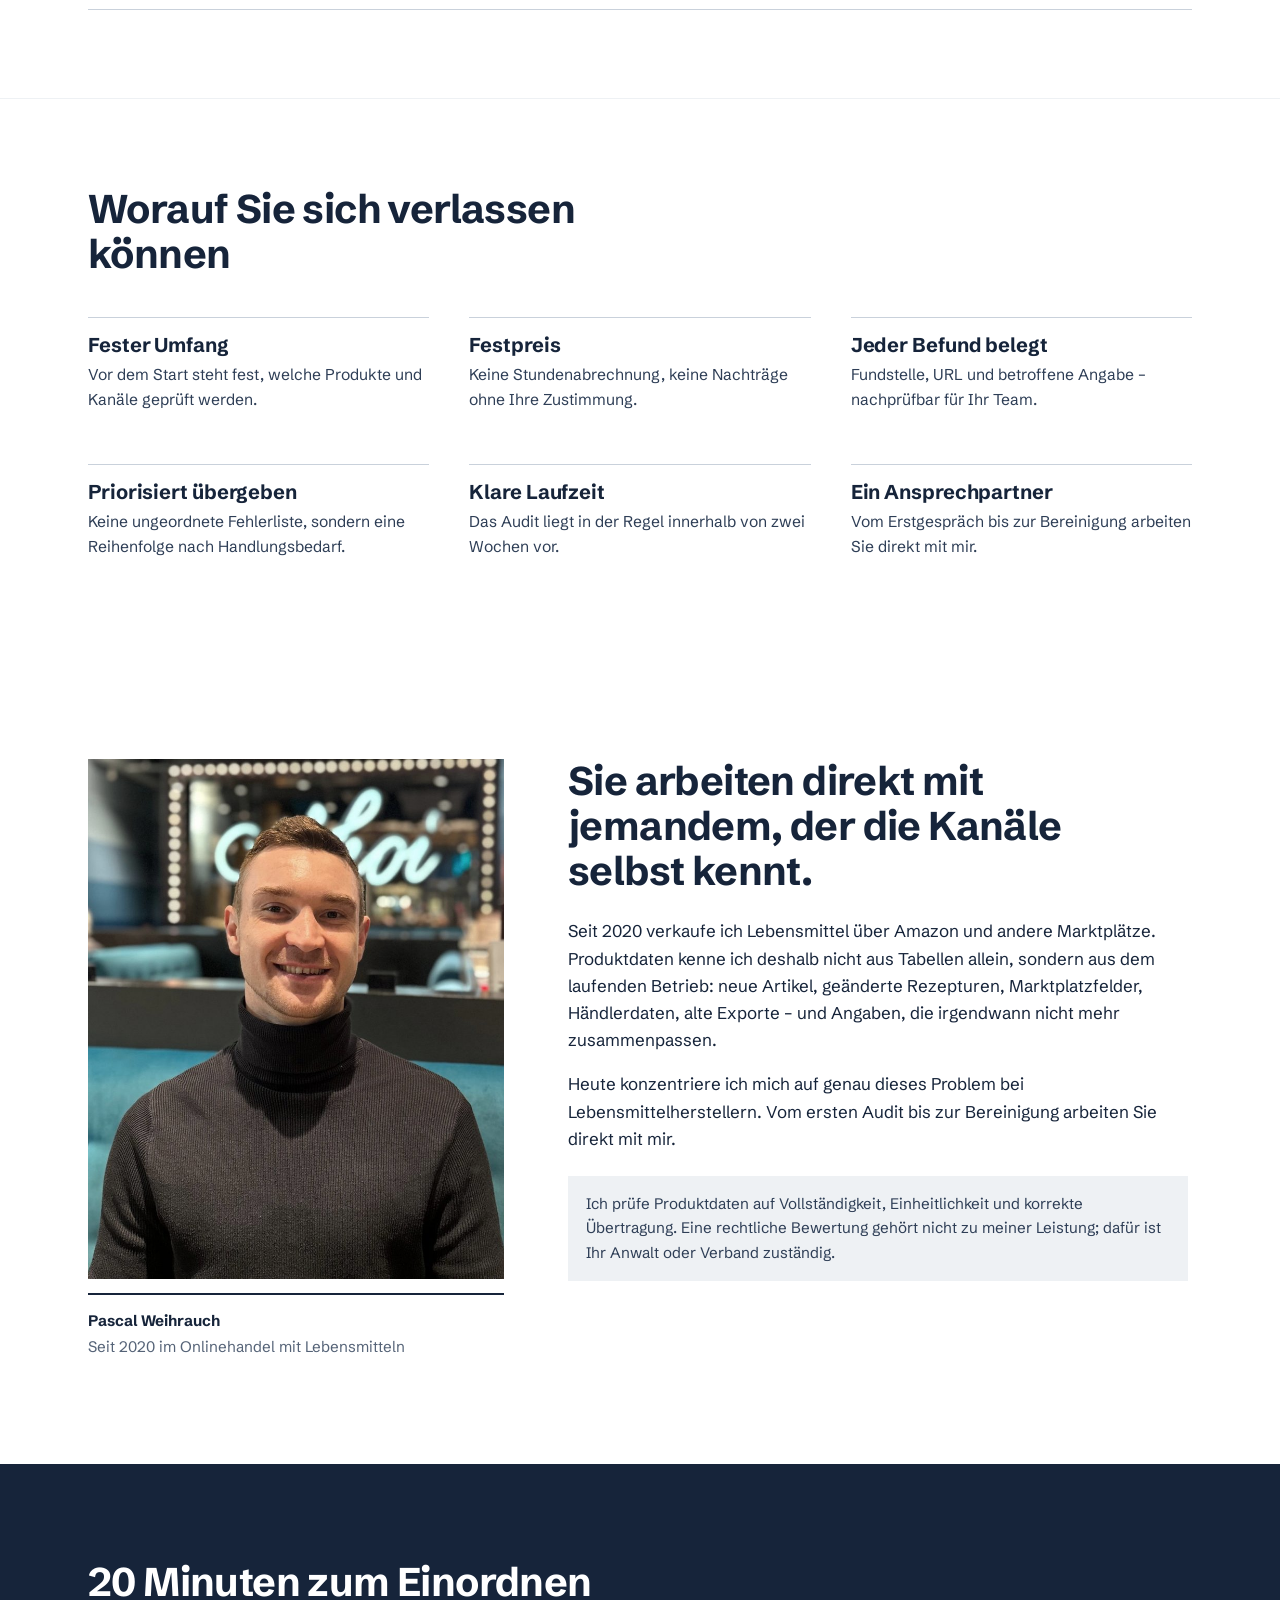
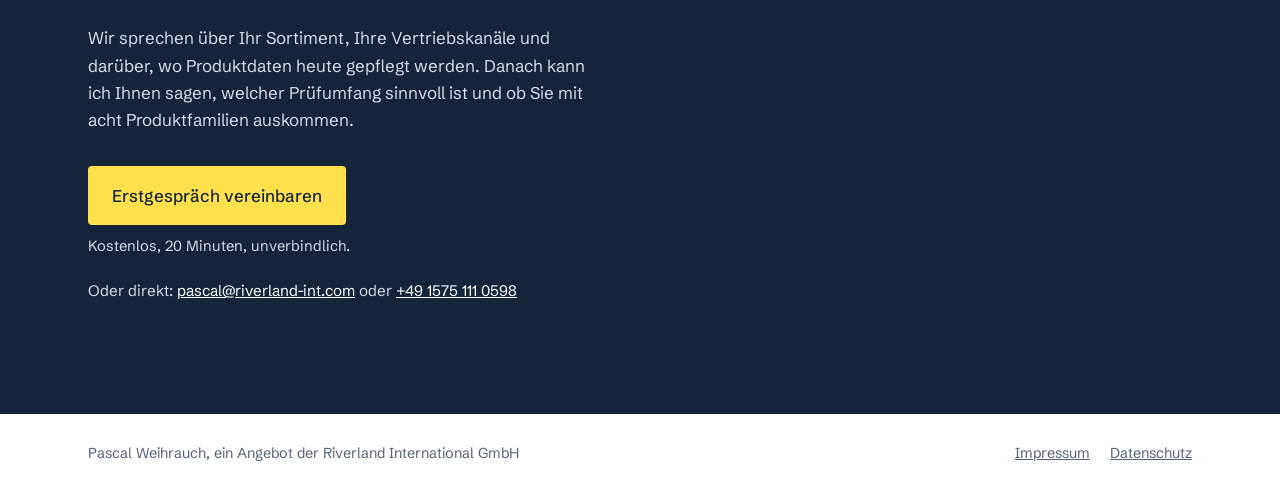
==== commit 630cabda: "Stichprobe in Besuchersprache" ====
--- a/index.html
+++ b/index.html
@@ -122,14 +122,14 @@
 
 <section class="proof" id="stichprobe">
   <div class="wrap">
-    <h2>Was eine Stichprobe bei über 100 Lebensmittelherstellern zeigt</h2>
-    <p class="section-lead">Eigene Erhebung, Oktober 2026. Geprüft wurden öffentlich sichtbare Produktdaten mittelständischer Lebensmittelhersteller – 10 bis 250 Mitarbeitende, ohne Konzernbindung – im eigenen Shop sowie bei Händlern und Marktplätzen. Als Abweichung zählt nur, was mit zwei Fundstellen zum selben Produkt (gleiche GTIN) belegt ist.</p>
+    <h2>Was ich bei über 100 Lebensmittelherstellern gefunden habe</h2>
+    <p class="section-lead">Im Oktober 2026 habe ich die Produktdaten mittelständischer Lebensmittelhersteller verglichen – im eigenen Shop, bei Händlern und auf Marktplätzen. Gezählt habe ich nur Abweichungen, die sich an zwei Stellen nachweisen ließen.</p>
     <dl class="stats">
-      <div><dt>34 von 78</dt><dd>Herstellern hatten in einem systematischen Durchgang mindestens eine doppelt belegte Abweichung. In einer früheren Runde waren es 19 von 41 – jeweils knapp die Hälfte.</dd></div>
-      <div><dt>26 von 28</dt><dd>Hauptbefunden dieses Durchgangs lagen bei Händlern oder Drittanbietern, nicht im eigenen Shop des Herstellers.</dd></div>
-      <div><dt>80 von 100</dt><dd>vorbereiteten Befunden hielten einer zweiten Prüfung anhand der Belege stand. Die übrigen 20 habe ich verworfen.</dd></div>
+      <div><dt>Fast jeder zweite</dt><dd>Hersteller hatte mindestens eine Abweichung in seinen Produktdaten.</dd></div>
+      <div><dt>9 von 10</dt><dd>Abweichungen lagen nicht im eigenen Shop, sondern bei Händlern und Drittanbietern – dort, wo Hersteller selten nachsehen.</dd></div>
+      <div><dt>Jede</dt><dd>Abweichung ist mit Datum, Link und Screenshot belegt. Was sich nicht eindeutig nachweisen ließ, habe ich gestrichen.</dd></div>
     </dl>
-    <p class="proof-note">Die Auswahl der Hersteller war gezielt, nicht zufällig. Die Zahlen sind deshalb kein Branchendurchschnitt, sondern zeigen, wie häufig und wo solche Abweichungen vorkommen.</p>
+    <p class="proof-note">Die Hersteller habe ich gezielt ausgewählt, nicht zufällig. Die Zahlen sind deshalb kein Branchendurchschnitt.</p>
   </div>
 </section>
 
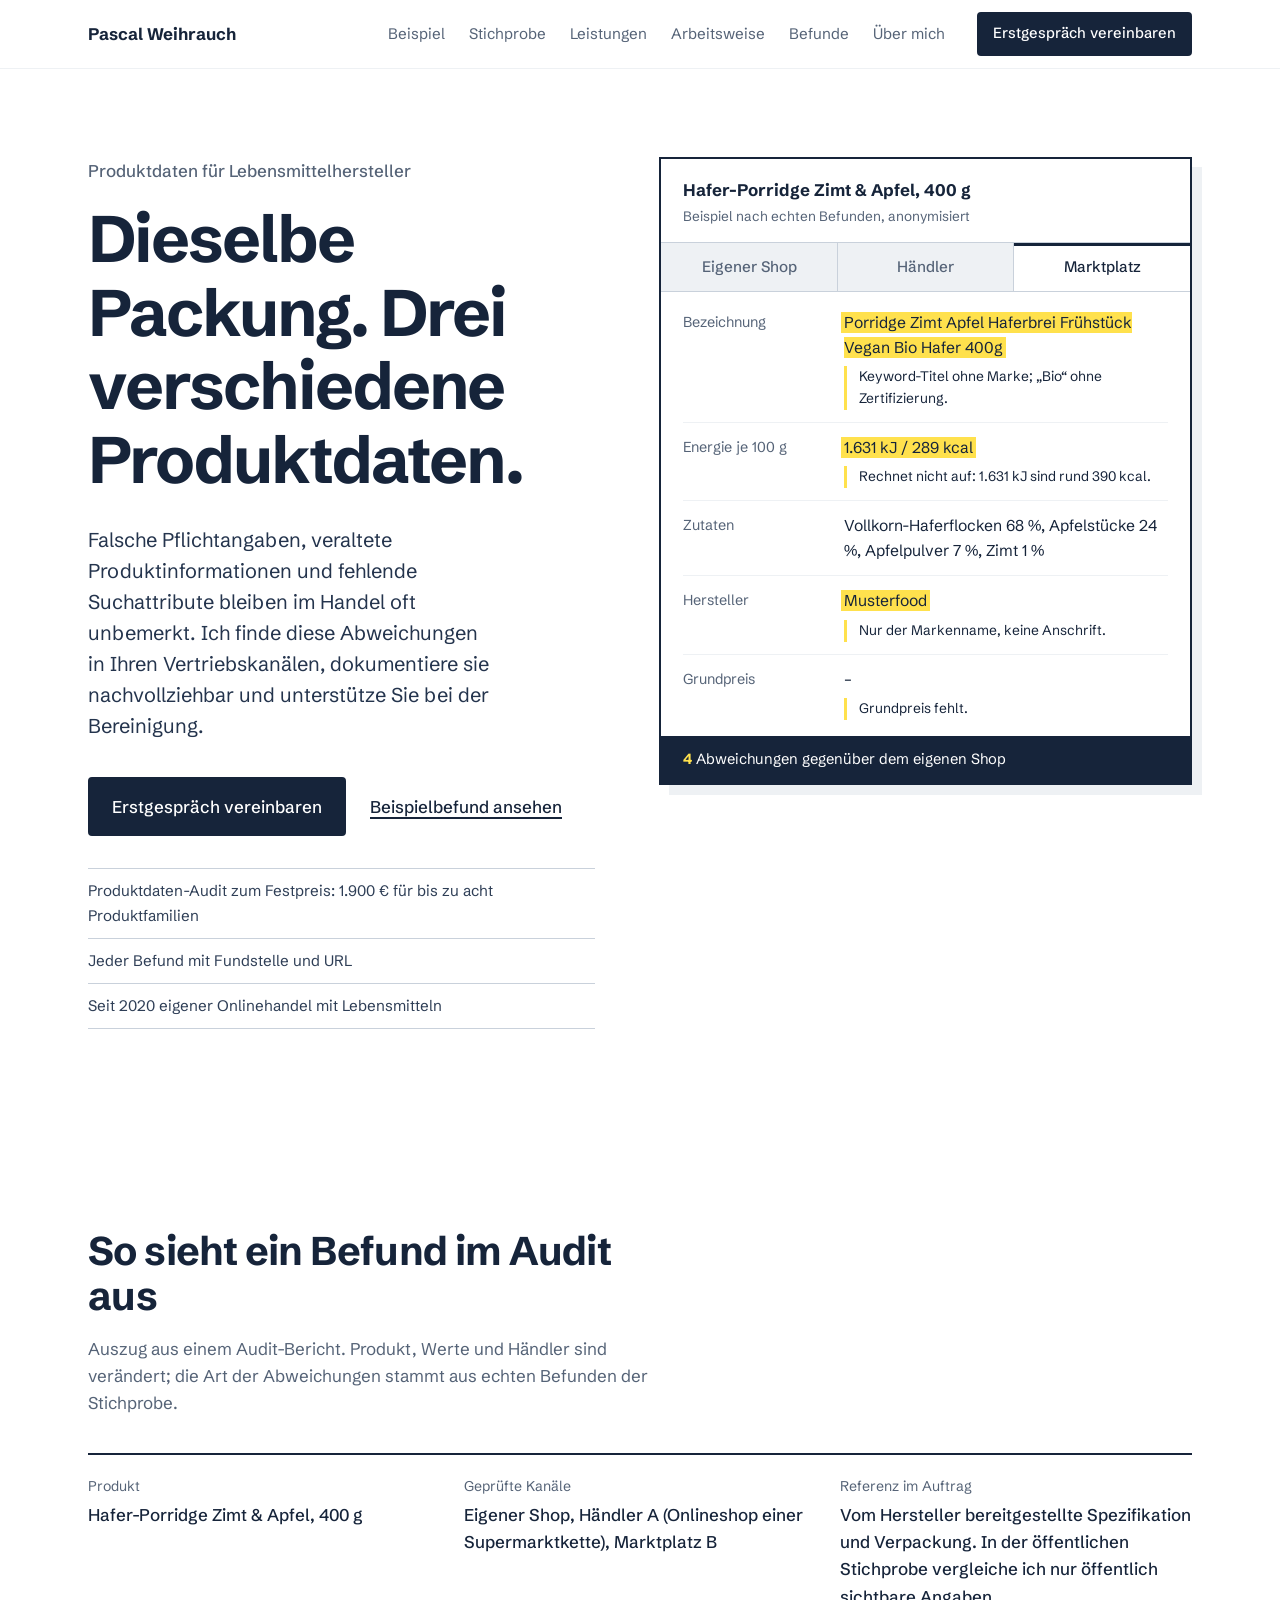
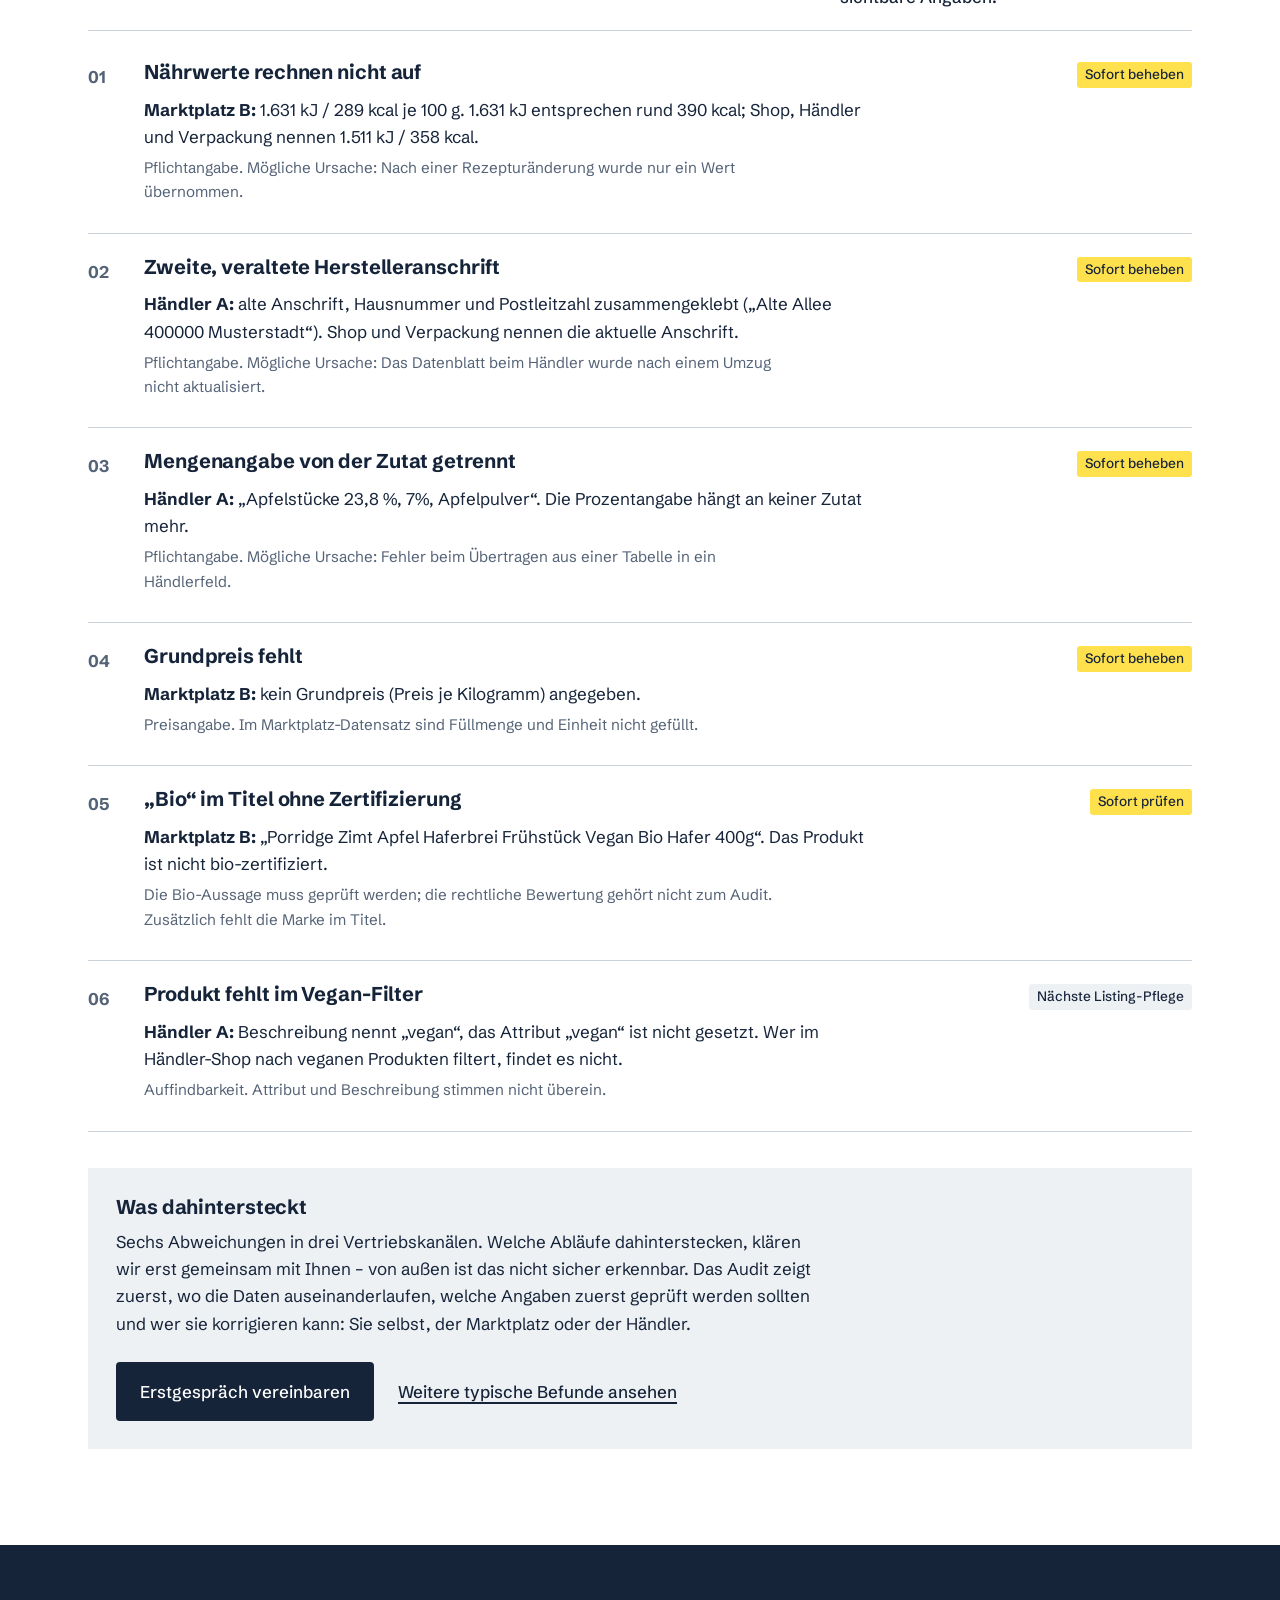
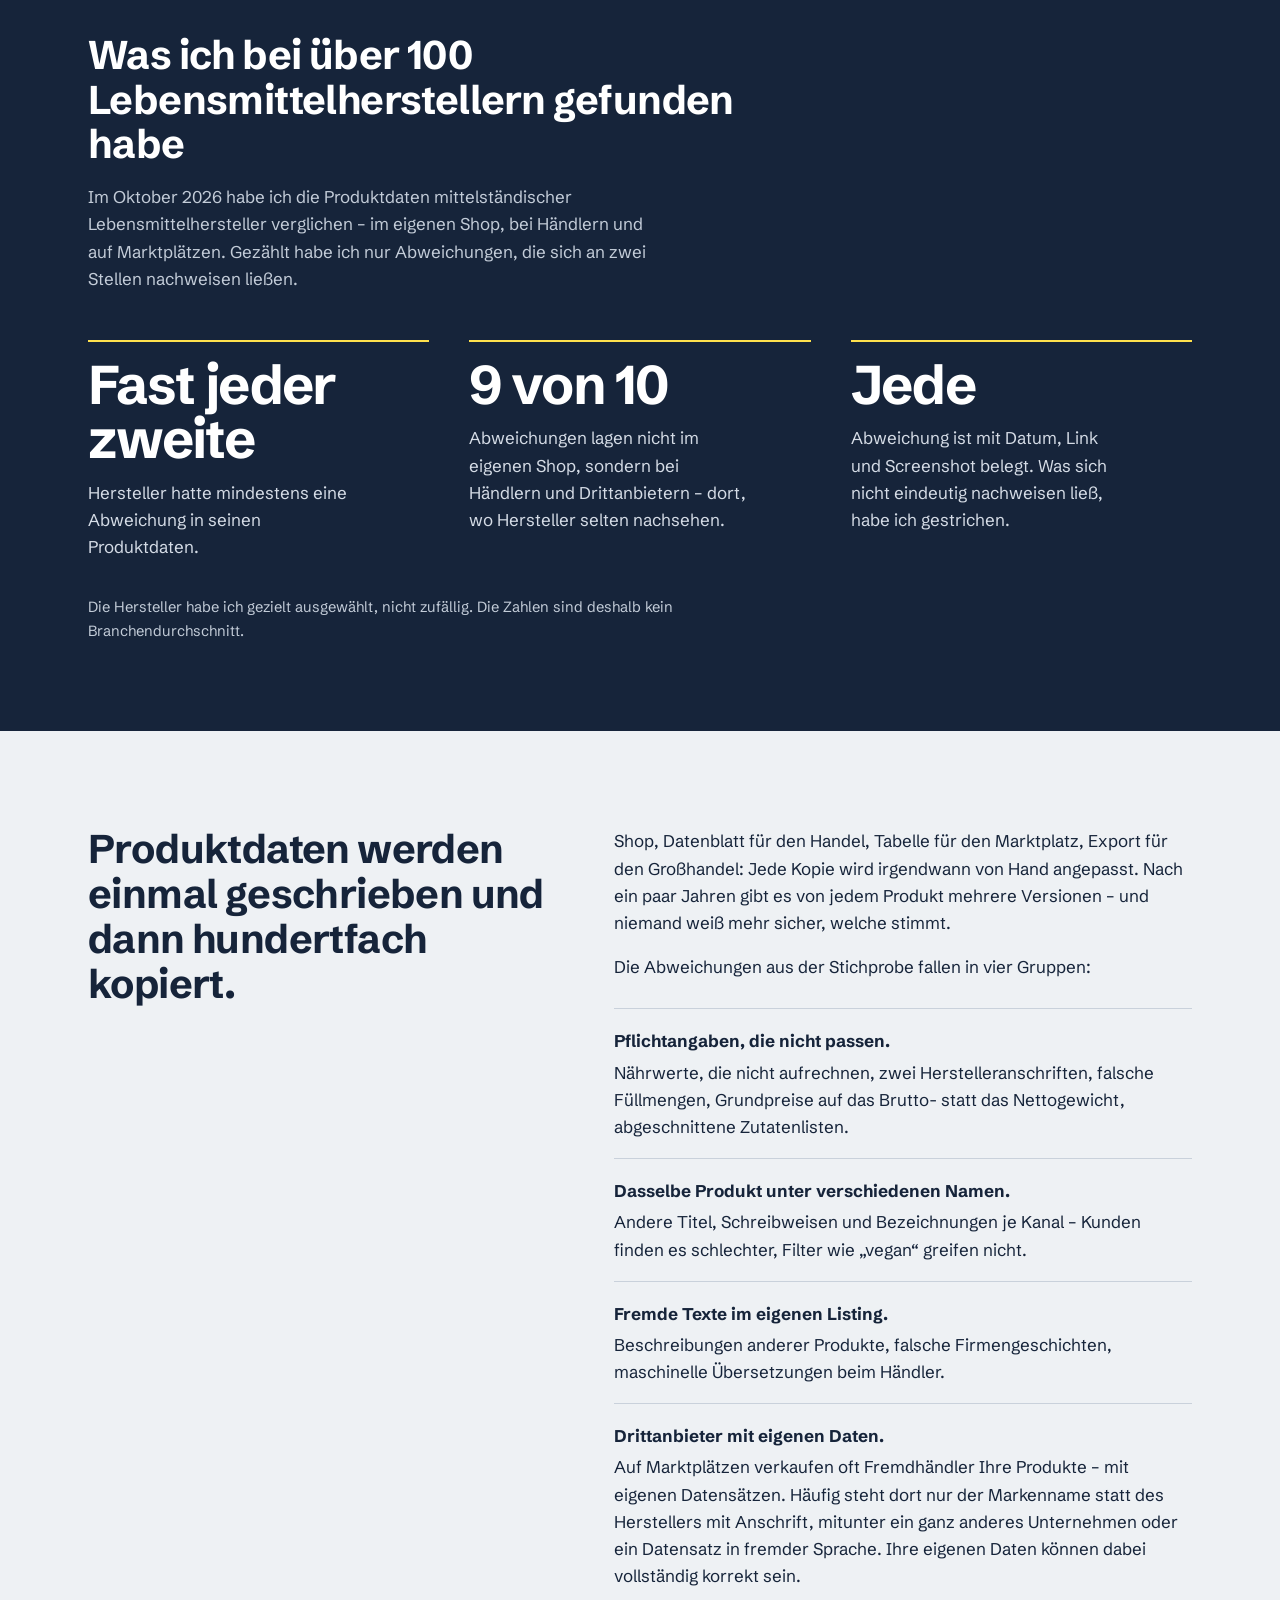
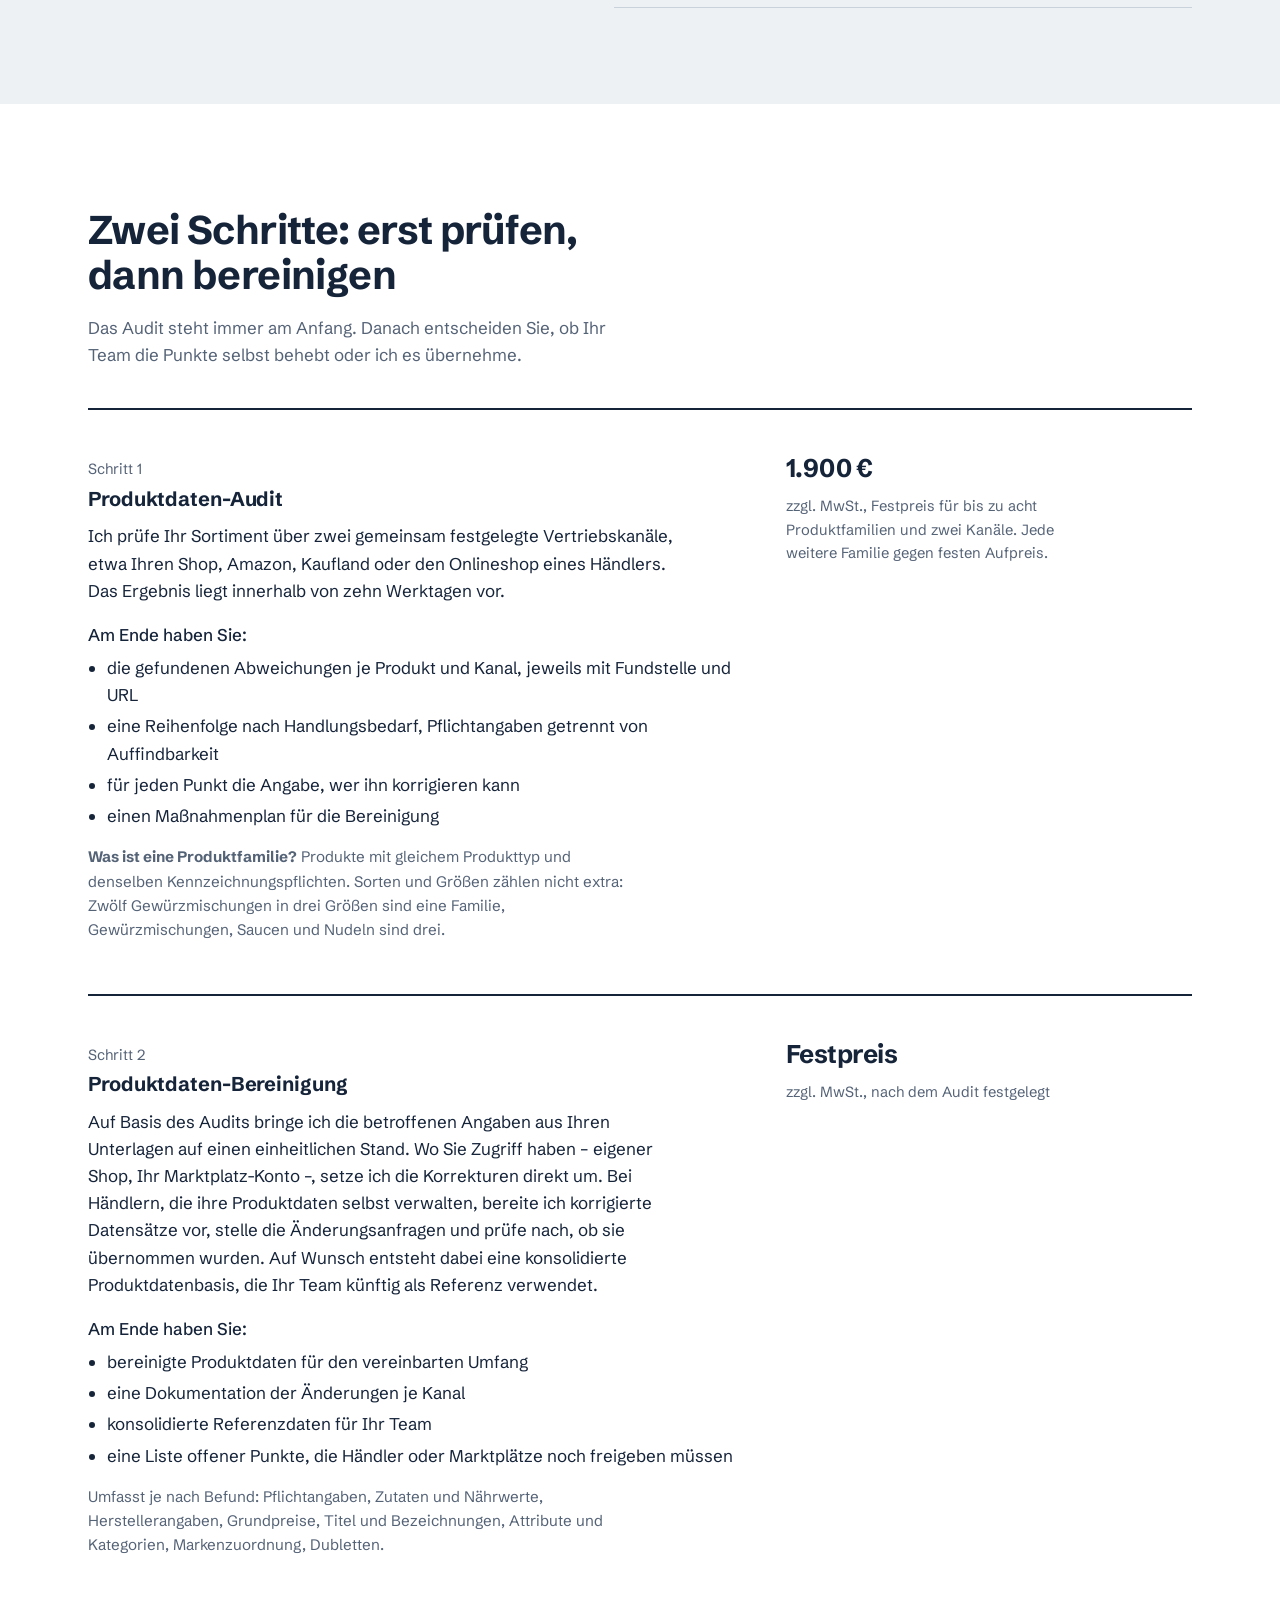
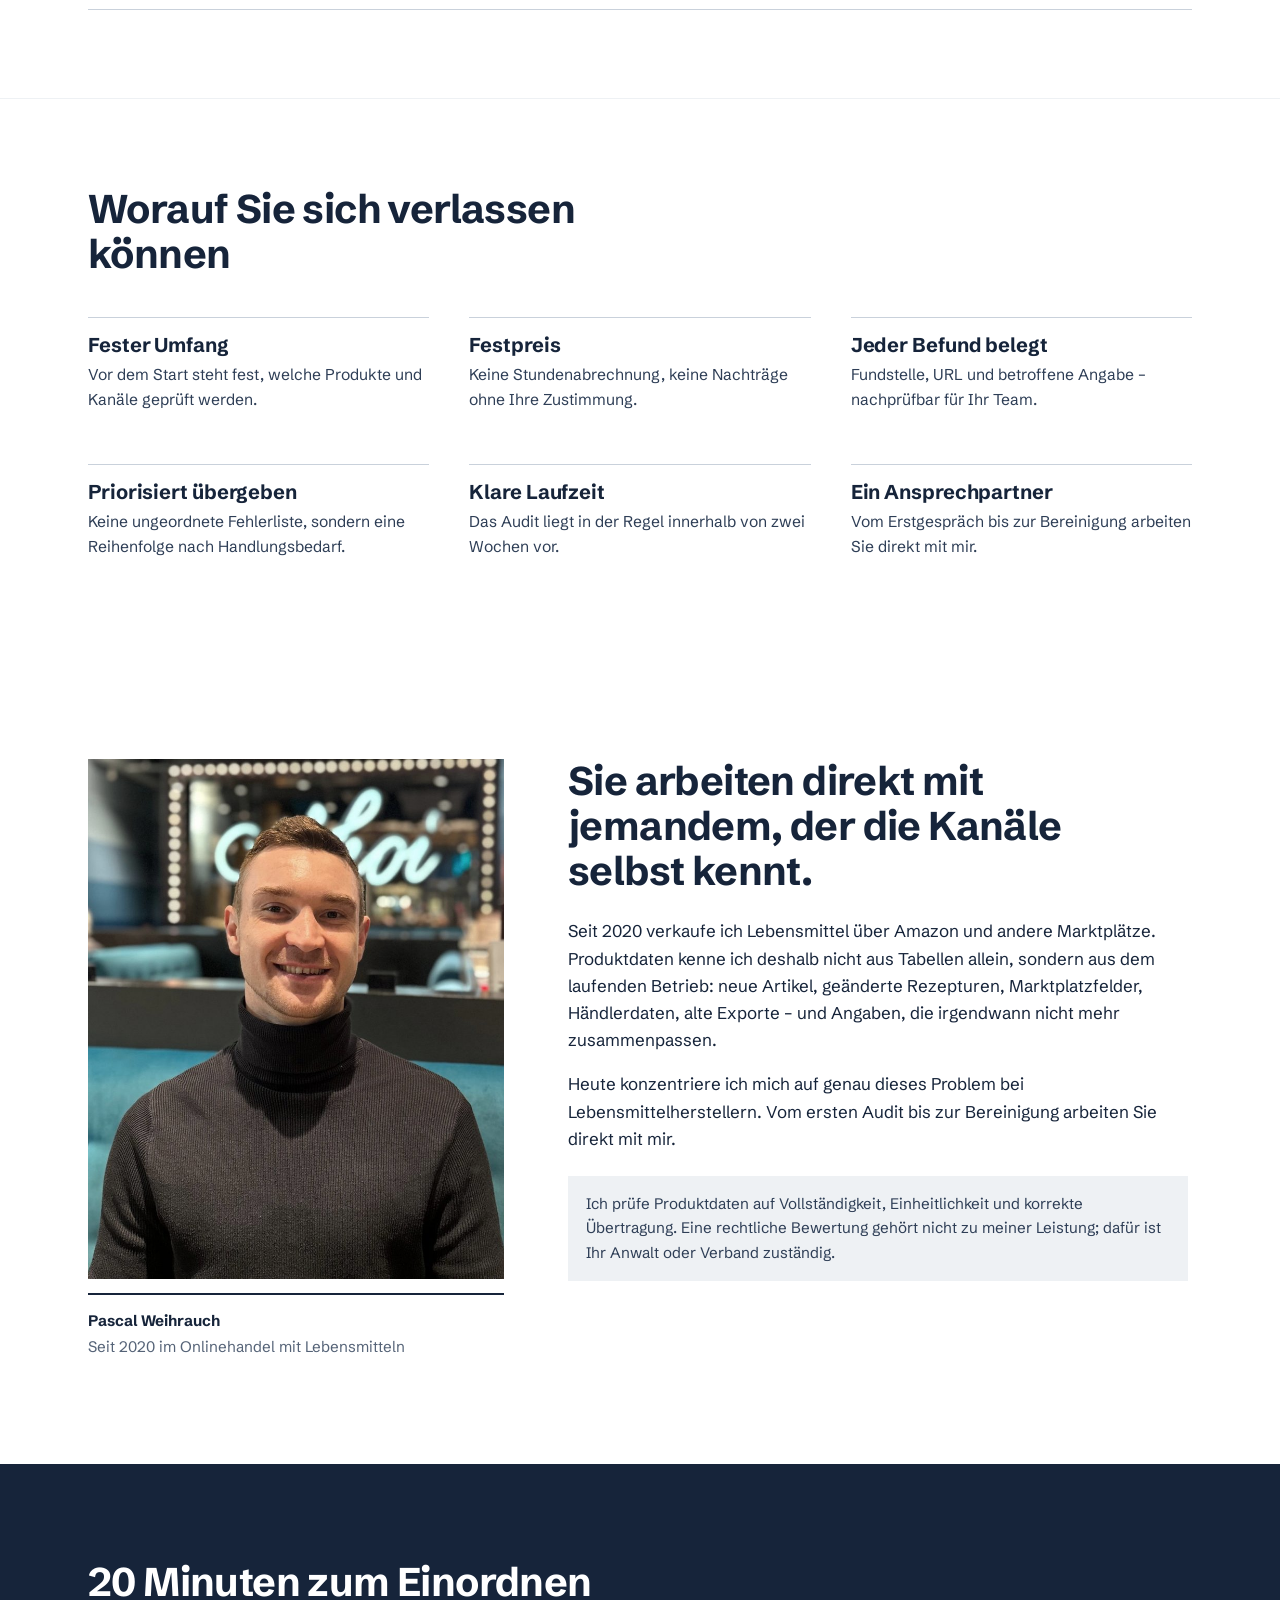
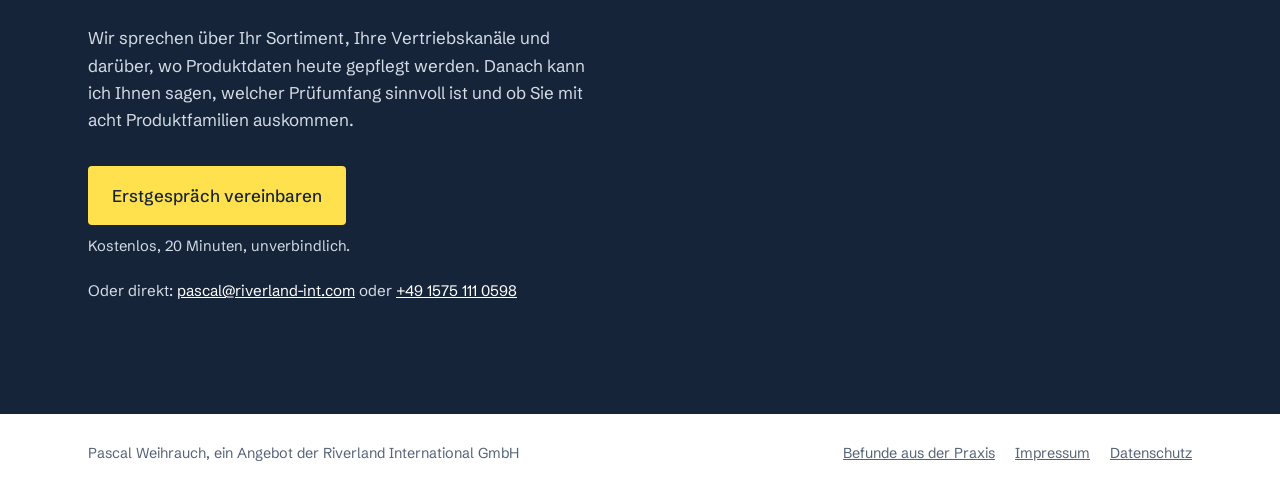
==== commit a0570efb: "Befunde aus der Praxis: Übersicht und drei geprüfte Befund-Seiten" ====
--- a/index.html
+++ b/index.html
@@ -31,6 +31,7 @@
       <a href="#stichprobe">Stichprobe</a>
       <a href="#leistungen">Leistungen</a>
       <a href="#arbeitsweise">Arbeitsweise</a>
+      <a href="befunde/">Befunde</a>
       <a href="#ueber">Über mich</a>
     </nav>
     <a class="btn btn-small" href="termin/">Erstgespräch vereinbaren</a>
@@ -88,7 +89,7 @@
     </li>
     <li>
       <div class="case-head"><h3>Zweite, veraltete Herstelleranschrift</h3><span class="prio prio-high">Sofort beheben</span></div>
-      <p><strong>Händler A:</strong> alte Anschrift, Hausnummer und Postleitzahl zusammengeklebt („Bergstr. 4081379 München“). Shop und Verpackung nennen die aktuelle Anschrift.</p>
+      <p><strong>Händler A:</strong> alte Anschrift, Hausnummer und Postleitzahl zusammengeklebt („Alte Allee 400000 Musterstadt“). Shop und Verpackung nennen die aktuelle Anschrift.</p>
       <p class="case-why">Pflichtangabe. Mögliche Ursache: Das Datenblatt beim Händler wurde nach einem Umzug nicht aktualisiert.</p>
     </li>
     <li>
@@ -98,7 +99,7 @@
     </li>
     <li>
       <div class="case-head"><h3>Grundpreis fehlt</h3><span class="prio prio-high">Sofort beheben</span></div>
-      <p><strong>Marktplatz B:</strong> kein Preis je 100 g oder je Kilogramm angegeben.</p>
+      <p><strong>Marktplatz B:</strong> kein Grundpreis (Preis je Kilogramm) angegeben.</p>
       <p class="case-why">Preisangabe. Im Marktplatz-Datensatz sind Füllmenge und Einheit nicht gefüllt.</p>
     </li>
     <li>
@@ -117,6 +118,7 @@
     <h3>Was dahintersteckt</h3>
     <p>Sechs Abweichungen in drei Vertriebskanälen. Welche Abläufe dahinterstecken, klären wir erst gemeinsam mit Ihnen – von außen ist das nicht sicher erkennbar. Das Audit zeigt zuerst, wo die Daten auseinanderlaufen, welche Angaben zuerst geprüft werden sollten und wer sie korrigieren kann: Sie selbst, der Marktplatz oder der Händler.</p>
     <a class="btn" href="termin/">Erstgespräch vereinbaren</a>
+    <a class="textlink case-more" href="befunde/">Weitere typische Befunde ansehen</a>
   </div>
 </section>
 
@@ -241,7 +243,7 @@
 <footer class="foot">
   <div class="wrap foot-inner">
     <span>Pascal Weihrauch, ein Angebot der Riverland International GmbH</span>
-    <nav aria-label="Rechtliches"><a href="impressum.html">Impressum</a><a href="datenschutz.html">Datenschutz</a></nav>
+    <nav aria-label="Rechtliches"><a href="befunde/">Befunde aus der Praxis</a><a href="impressum.html">Impressum</a><a href="datenschutz.html">Datenschutz</a></nav>
   </div>
 </footer>
 
--- a/styles.css
+++ b/styles.css
@@ -199,3 +199,55 @@
 @media (max-width:520px){.case-list li{grid-template-columns:1fr}.case-list li::before{grid-row:auto;margin-bottom:4px}}
 .cta-note{margin-top:10px !important;font-size:.92rem;color:#C3CCD8}
 .proof-note{margin:36px 0 0;max-width:70ch;font-size:.92rem;color:#C3CCD8}
+
+/* Befund-Seiten */
+.article{max-width:820px;padding-top:40px;padding-bottom:64px}
+.crumbs{font-size:.88rem;color:var(--muted);margin-bottom:28px}
+.crumbs a{color:var(--muted)}
+.article h1{font-size:clamp(2rem,4vw,2.8rem);max-width:24ch;margin-bottom:20px}
+.article h2{font-size:1.4rem;margin:40px 0 12px;max-width:none}
+.answer{font-size:1.15rem;line-height:1.6;padding:18px 20px;border-left:4px solid var(--marker);background:var(--mist)}
+.table-wrap{overflow-x:auto;margin:16px 0}
+.fall{border-collapse:collapse;width:100%;font-size:.95rem;min-width:560px}
+.fall th,.fall td{text-align:left;vertical-align:top;padding:10px 12px;border-bottom:1px solid var(--line)}
+.fall th{background:var(--ink);color:var(--paper);font-weight:500}
+.fall tr.bad td:last-child{background:linear-gradient(var(--marker),var(--marker));font-weight:500}
+.steps-check,.who{padding-left:1.3em}
+.steps-check li,.who li{margin-bottom:8px}
+.legal-note{margin-top:32px;font-size:.9rem;color:var(--muted);padding-top:16px;border-top:1px solid var(--line)}
+.sources{font-size:.9rem;color:var(--muted)}
+.author{display:flex;gap:16px;align-items:flex-start;margin-top:40px;padding:20px;border:1px solid var(--line)}
+.author img{width:64px;height:80px;object-fit:cover;flex:none}
+.author p{margin:0;font-size:.95rem}
+.upd{display:block;color:var(--muted);font-size:.85rem;margin-top:4px}
+.article-cta{margin-top:40px;padding:28px;background:var(--ink);color:var(--paper)}
+.article-cta h2{margin-top:0;color:var(--paper)}
+.article-cta p{color:#D5DCE6}
+.article-cta .textlink{color:var(--paper);margin-left:16px}
+.calc{margin-top:32px;padding:20px;border:2px solid var(--ink)}
+.calc h2{margin-top:0}
+.calc-row{display:flex;flex-wrap:wrap;gap:16px}
+.calc label{display:flex;flex-direction:column;font-size:.9rem;color:var(--muted);gap:4px}
+.calc input{font:inherit;font-size:1.1rem;padding:8px 10px;border:1px solid var(--line);width:9em;color:var(--ink)}
+.calc-out{margin:14px 0 0;font-weight:500}
+.calc-out.warn{background:var(--marker);display:inline-block;padding:2px 6px}
+.hub-list{list-style:none;padding:0;margin:32px 0 0}
+.hub-list li{border-top:2px solid var(--ink)}
+.hub-list li:last-child{border-bottom:1px solid var(--line)}
+.hub-list a{display:block;padding:22px 0;text-decoration:none}
+.hub-list h2{margin:0 0 6px;font-size:1.25rem}
+.hub-list a:hover h2{text-decoration:underline;text-underline-offset:4px}
+.hub-list p{margin:0;color:var(--muted)}
+.hub-more{margin-top:28px}
+.case-more{display:inline-block;margin-left:20px}
+.key{padding:12px 16px;border:1px solid var(--line);background:var(--paper)}
+.ex-note{font-size:.88rem;color:var(--muted);margin-top:8px}
+.calc-h2{margin-top:28px !important}
+.calc-note{font-size:.85rem;color:var(--muted);margin:14px 0 0}
+.sources{font-size:.95rem}
+
+.card-no{display:block;font-weight:700;color:var(--muted);font-size:.9rem;margin-bottom:6px}
+.card-go{display:inline-block;margin-top:10px;font-weight:500;text-decoration:underline;text-decoration-thickness:2px;text-underline-offset:4px}
+.author > div p{margin:0 0 6px}
+.author .author-h{margin-bottom:4px}
+.author .upd{margin:0}
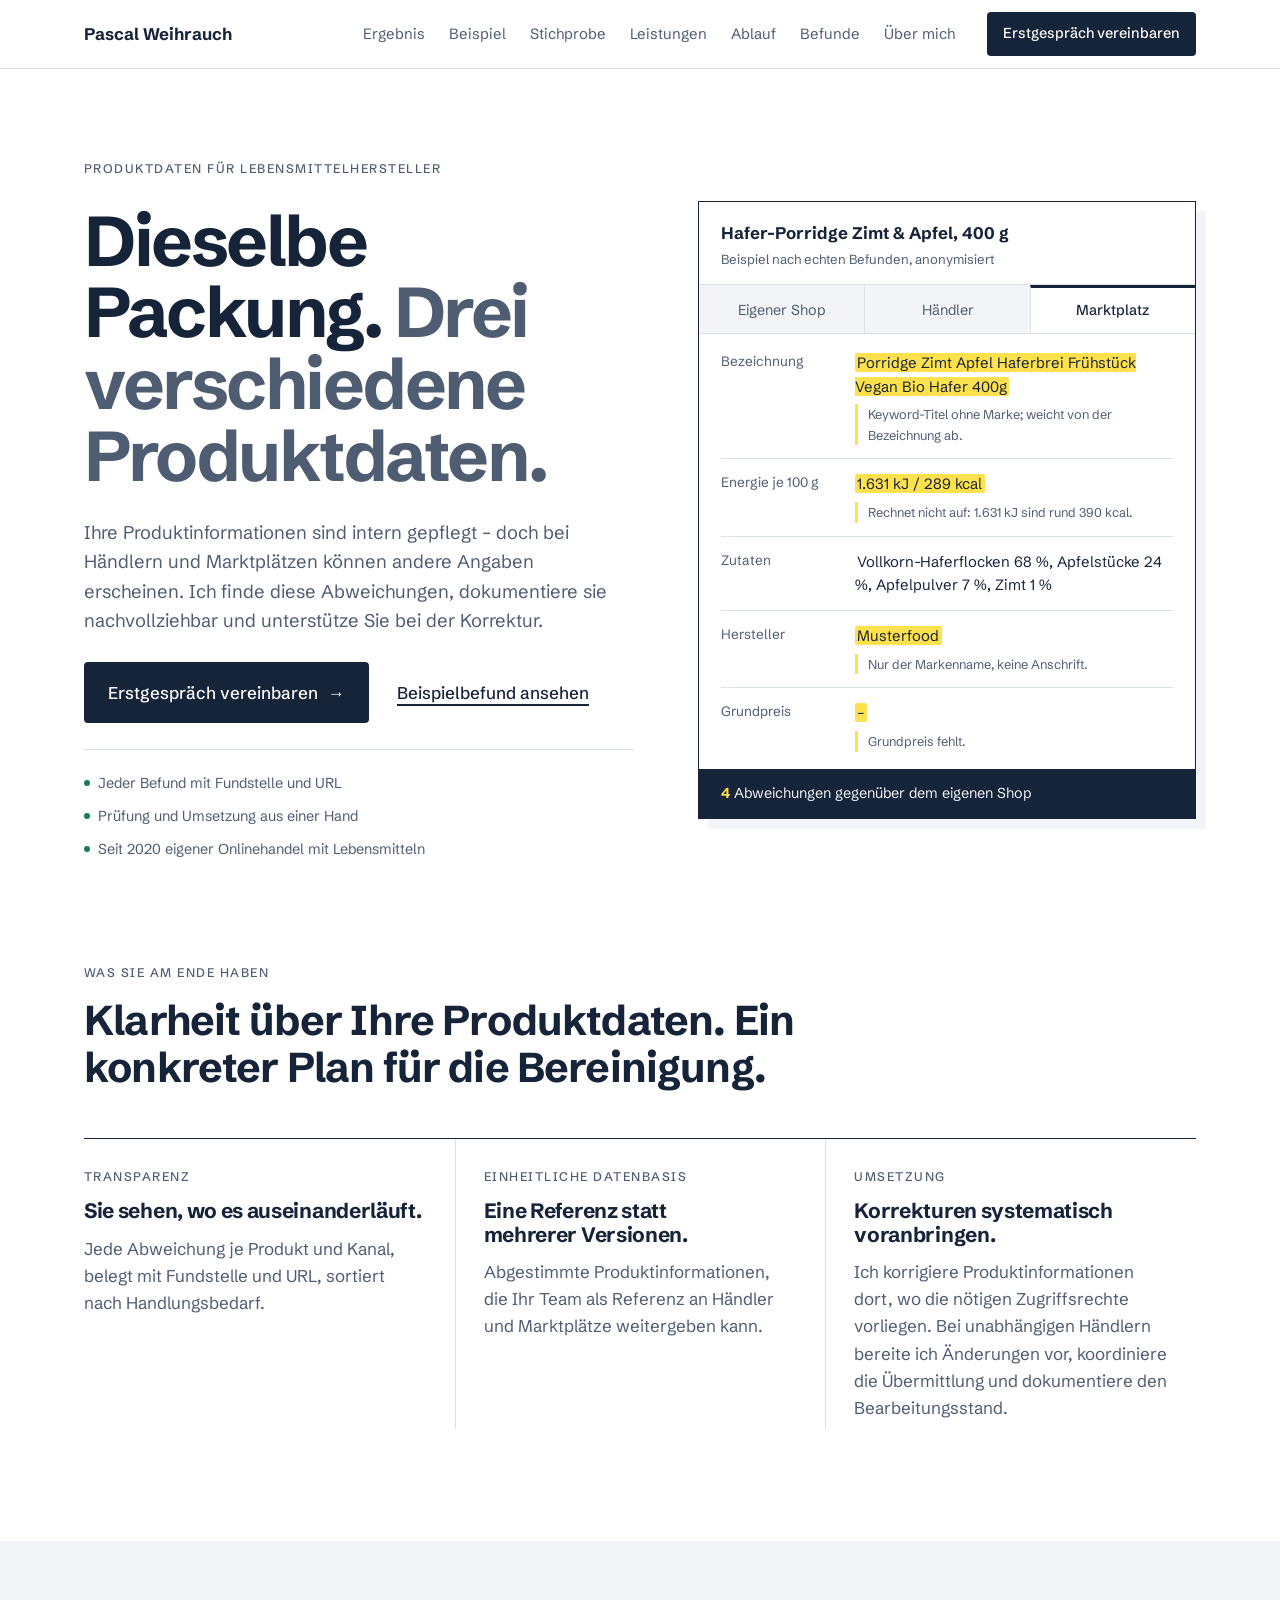
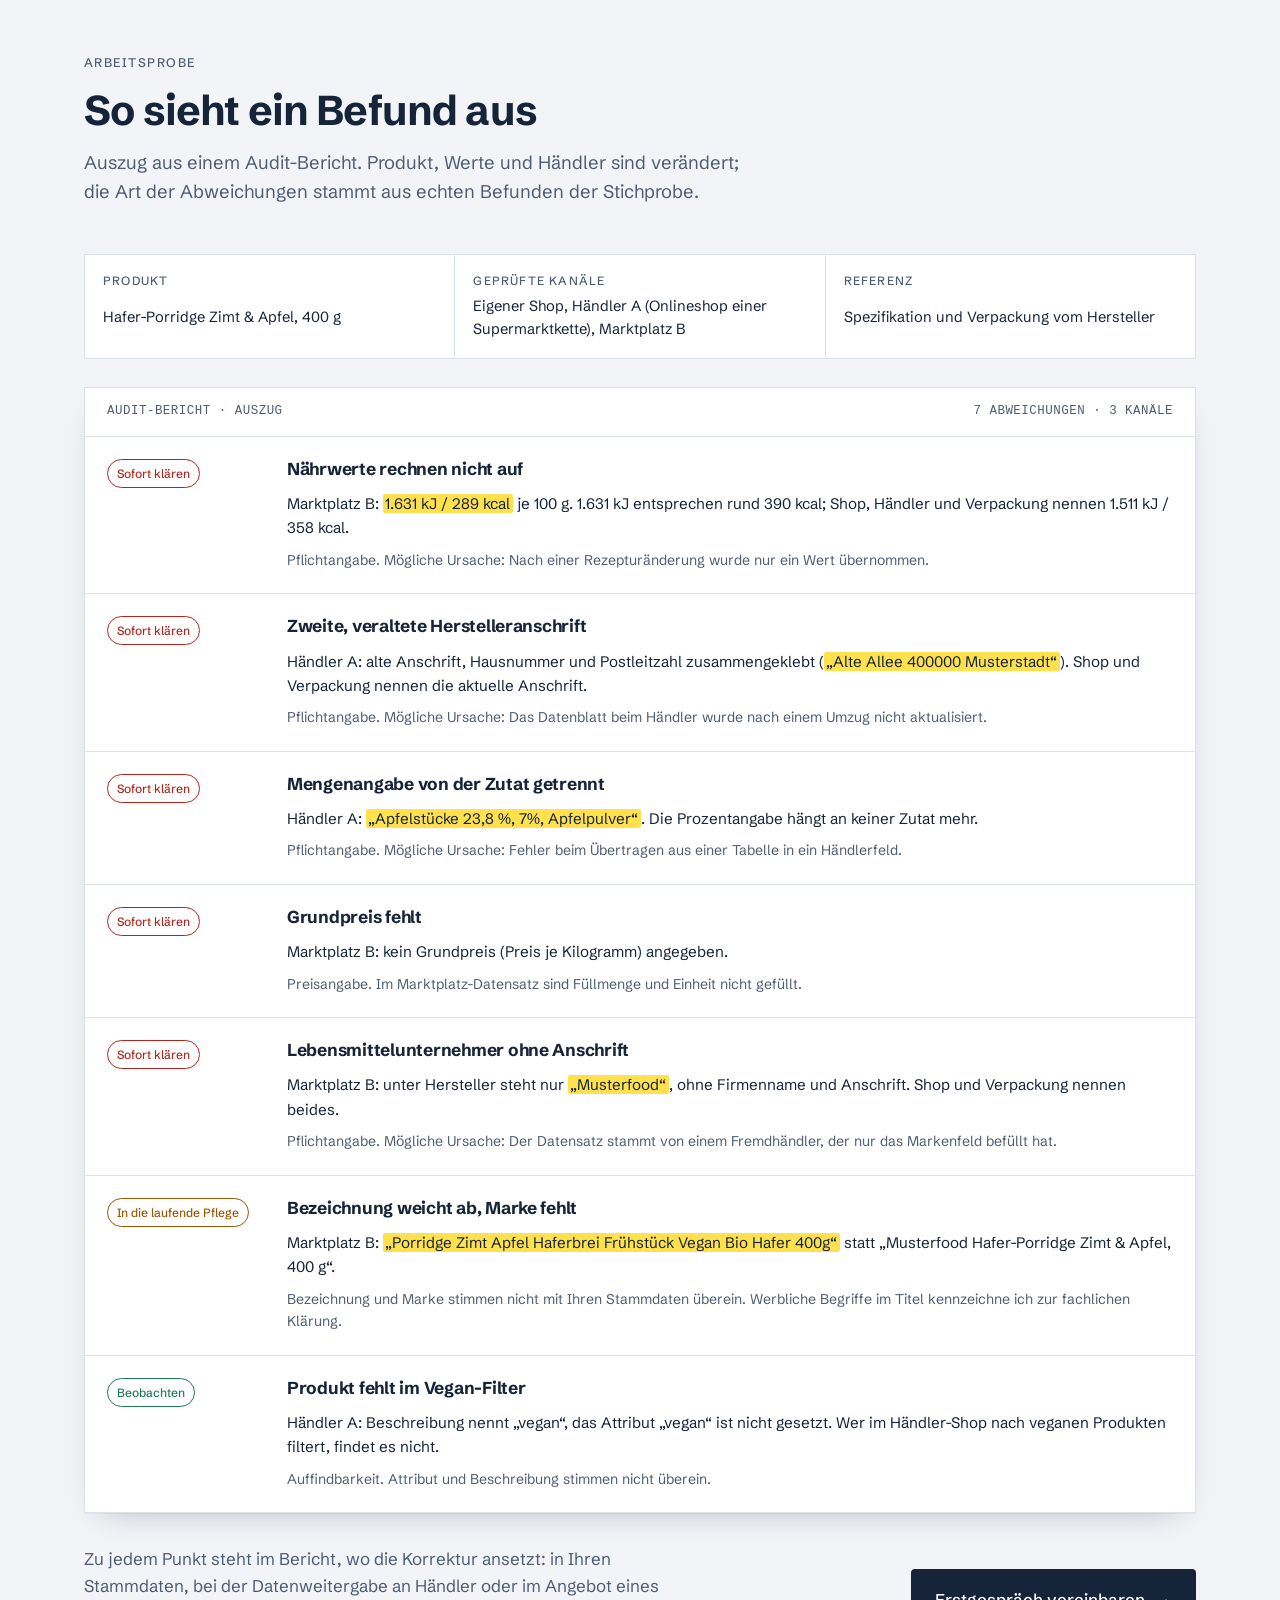
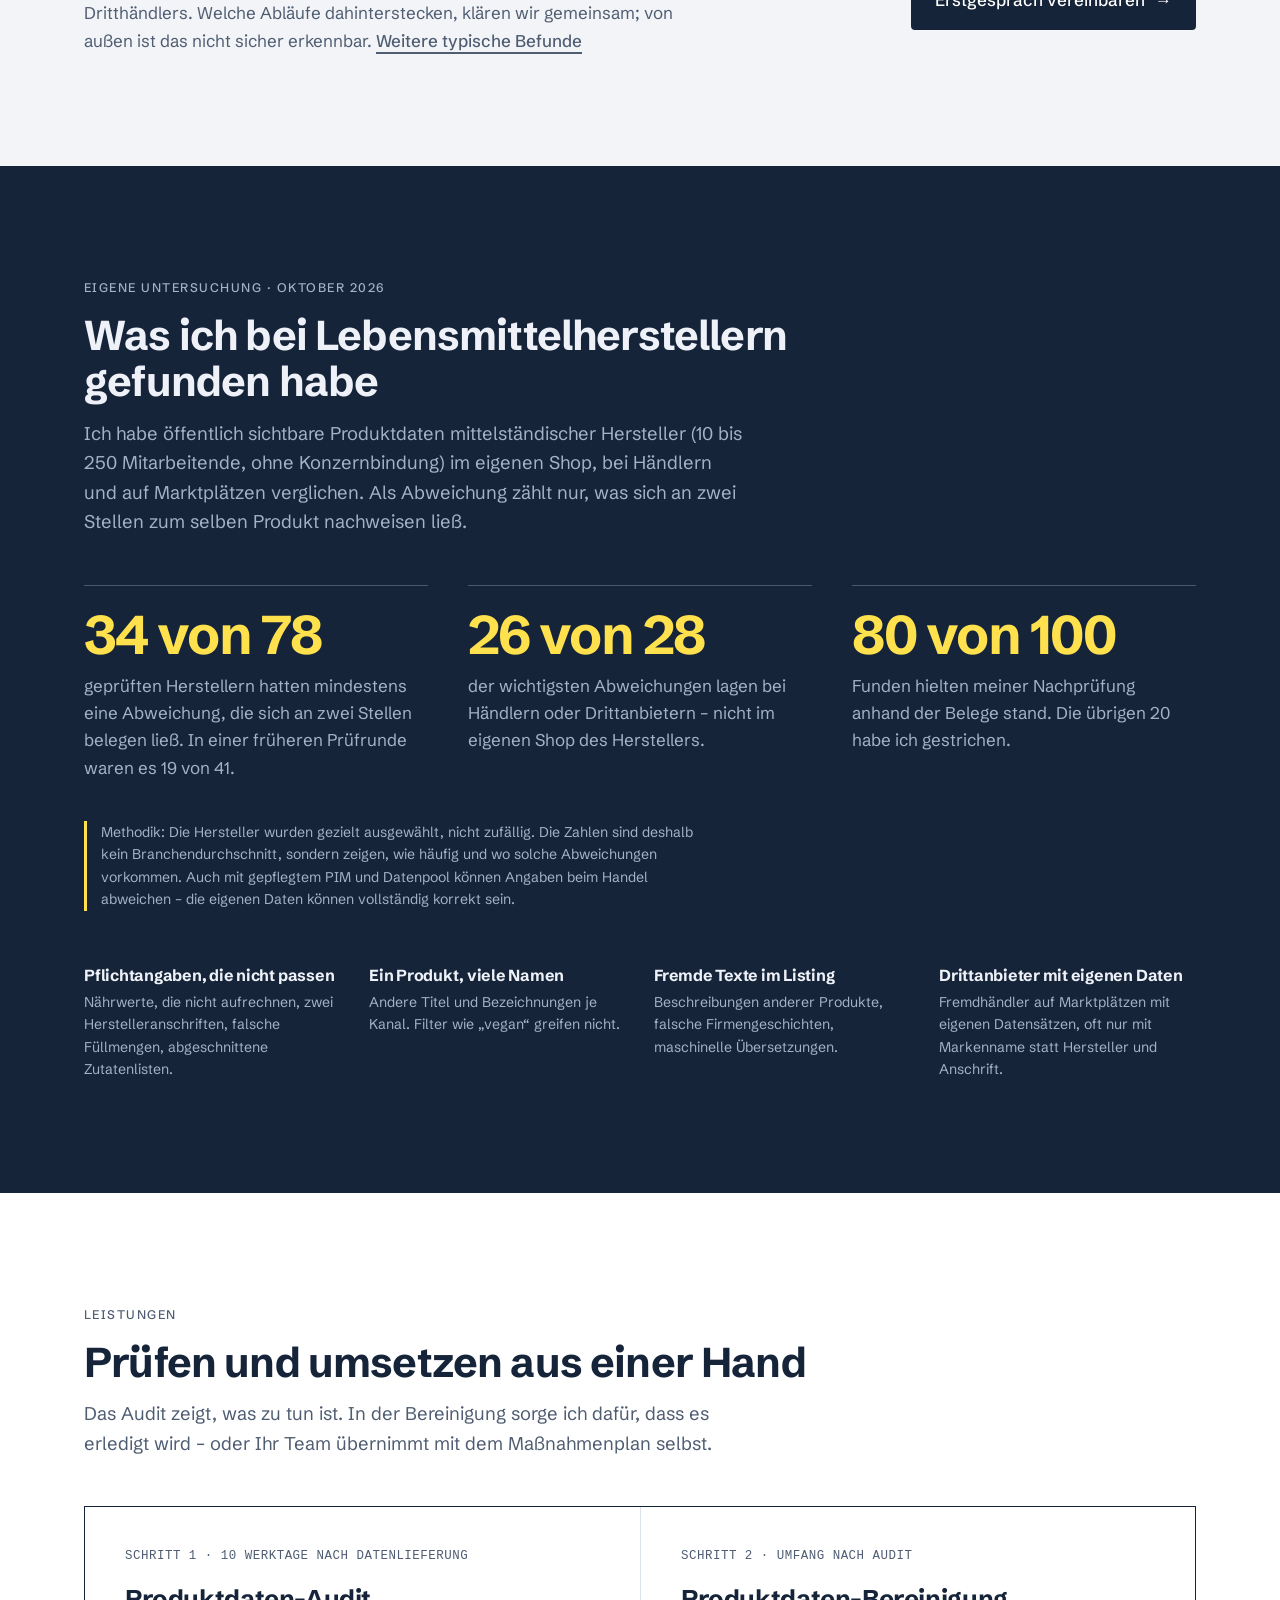
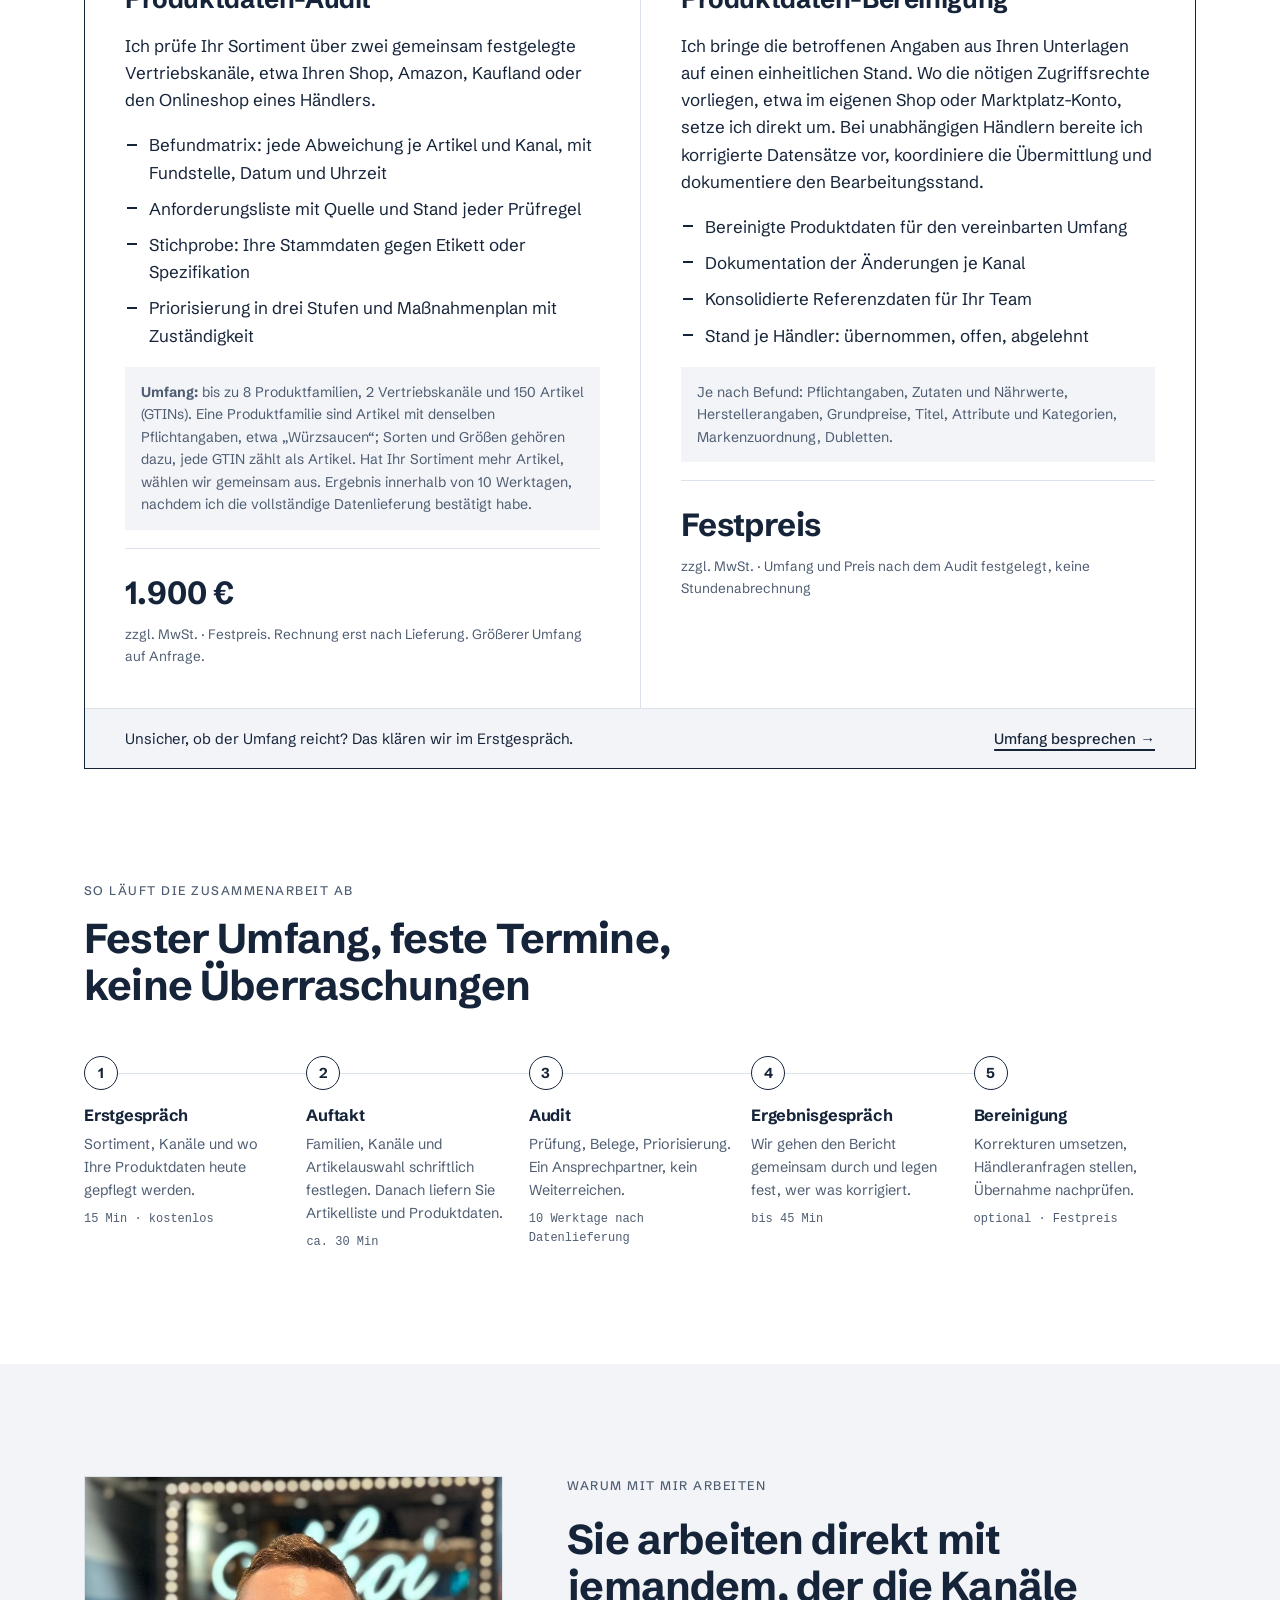
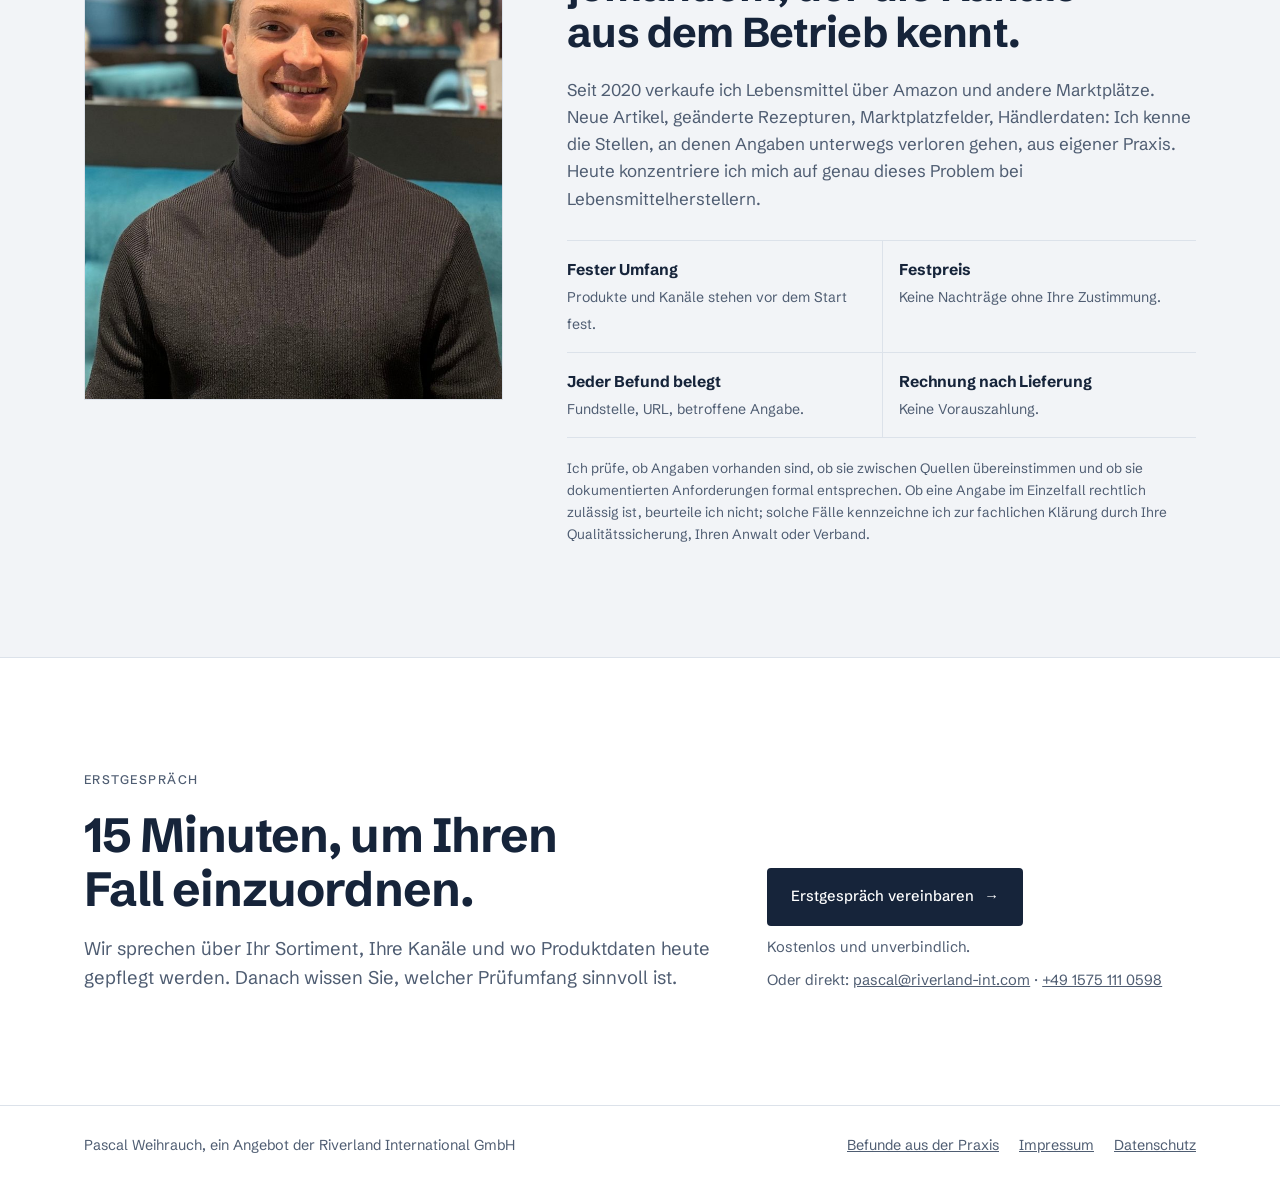
==== commit 65ce6d01: "Website v2.2: neue Struktur, Befunde-Seiten, 15-Minuten-Erstgespräch" ====
--- a/index.html
+++ b/index.html
@@ -4,14 +4,14 @@
 <meta charset="utf-8">
 <meta name="viewport" content="width=device-width, initial-scale=1, viewport-fit=cover">
 <title>Produktdaten-Audit für Lebensmittelhersteller | Pascal Weihrauch</title>
-<meta name="description" content="Ich finde, wo die Produktdaten von Lebensmittelherstellern zwischen Shop, Händlern und Marktplätzen auseinanderlaufen – und bringe sie auf einen Stand.">
+<meta name="description" content="Produktdaten für Lebensmittelhersteller: Ich finde Abweichungen zwischen Ihren Produktinformationen und den Angaben bei Händlern und Marktplätzen – und unterstütze Sie bei der Korrektur.">
 <link rel="icon" href="data:image/svg+xml,%3Csvg xmlns='http://www.w3.org/2000/svg' viewBox='0 0 32 32'%3E%3Crect width='32' height='32' rx='6' fill='%2316243A'/%3E%3Crect x='7' y='17' width='18' height='6' fill='%23FFE14D'/%3E%3Ctext x='16' y='22' font-family='Arial' font-weight='700' font-size='15' text-anchor='middle' fill='%2316243A'%3EPW%3C/text%3E%3C/svg%3E">
 <link rel="canonical" href="https://pascalweihrauch.de/">
 <meta property="og:type" content="website">
 <meta property="og:locale" content="de_DE">
 <meta property="og:url" content="https://pascalweihrauch.de/">
 <meta property="og:title" content="Produktdaten-Audit für Lebensmittelhersteller | Pascal Weihrauch">
-<meta property="og:description" content="Ich finde, wo die Produktdaten Ihrer Lebensmittel zwischen Shop, Handel und Marktplätzen auseinanderlaufen.">
+<meta property="og:description" content="Dieselbe Packung. Drei verschiedene Produktdaten. Prüfung und Bereinigung von Produktdaten bei Händlern und Marktplätzen.">
 <link rel="stylesheet" href="styles.css">
 <script type="application/ld+json">
 {"@context":"https://schema.org","@graph":[
@@ -19,6 +19,7 @@
 {"@type":"ProfessionalService","@id":"https://pascalweihrauch.de/#org","name":"Pascal Weihrauch – Produktdaten","legalName":"Riverland International GmbH","url":"https://pascalweihrauch.de/","email":"pascal@riverland-int.com","telephone":"+4915751110598","address":{"@type":"PostalAddress","streetAddress":"Hangstraße 11","postalCode":"21075","addressLocality":"Hamburg","addressCountry":"DE"},"areaServed":"DE","founder":{"@id":"https://pascalweihrauch.de/#person"}}
 ]}
 </script>
+<meta name="color-scheme" content="light dark">
 </head>
 <body>
 <a class="skip" href="#inhalt">Zum Inhalt</a>
@@ -27,10 +28,11 @@
   <div class="wrap top-inner">
     <a class="brand" href="#">Pascal Weihrauch</a>
     <nav aria-label="Hauptnavigation">
+      <a href="#ergebnis">Ergebnis</a>
       <a href="#beispielbefund">Beispiel</a>
       <a href="#stichprobe">Stichprobe</a>
       <a href="#leistungen">Leistungen</a>
-      <a href="#arbeitsweise">Arbeitsweise</a>
+      <a href="#arbeitsweise">Ablauf</a>
       <a href="befunde/">Befunde</a>
       <a href="#ueber">Über mich</a>
     </nav>
@@ -40,201 +42,235 @@
 
 <main id="inhalt">
 
-<section class="hero wrap">
-  <div class="hero-text">
-    <p class="kicker">Produktdaten für Lebensmittelhersteller</p>
-    <h1>Dieselbe Packung. Drei verschiedene Produktdaten.</h1>
-    <p class="lead">Falsche Pflichtangaben, veraltete Produktinformationen und fehlende Suchattribute bleiben im Handel oft unbemerkt. Ich finde diese Abweichungen in Ihren Vertriebskanälen, dokumentiere sie nachvollziehbar und unterstütze Sie bei der Bereinigung.</p>
-    <div class="hero-actions">
-      <a class="btn" href="termin/">Erstgespräch vereinbaren</a>
-      <a class="textlink" href="#beispielbefund">Beispielbefund ansehen</a>
-    </div>
-    <ul class="hero-facts">
-      <li>Produktdaten-Audit zum Festpreis: 1.900 € für bis zu acht Produktfamilien</li>
-      <li>Jeder Befund mit Fundstelle und URL</li>
-      <li>Seit 2020 eigener Onlinehandel mit Lebensmitteln</li>
-    </ul>
-  </div>
-
-  <figure class="exhibit" id="vorschau" aria-labelledby="ex-title">
-    <figcaption class="ex-head">
-      <span id="ex-title" class="ex-title">Hafer-Porridge Zimt &amp; Apfel, 400 g</span>
-      <span class="ex-anon">Beispiel nach echten Befunden, anonymisiert</span>
-    </figcaption>
-    <div class="tabs" role="tablist" aria-label="Kanal wählen">
-      <button role="tab" aria-selected="true" aria-controls="ex-body" data-ch="shop">Eigener Shop</button>
-      <button role="tab" aria-selected="false" aria-controls="ex-body" data-ch="haendler">Händler</button>
-      <button role="tab" aria-selected="false" aria-controls="ex-body" data-ch="markt">Marktplatz</button>
-    </div>
-    <dl class="ex-body" id="ex-body" role="tabpanel" aria-live="polite"></dl>
-    <p class="ex-count"><span id="ex-n">0</span> Abweichungen gegenüber dem eigenen Shop</p>
-  </figure>
-</section>
-
-<section class="case wrap" id="beispielbefund">
-  <h2>So sieht ein Befund im Audit aus</h2>
-  <p class="section-lead">Auszug aus einem Audit-Bericht. Produkt, Werte und Händler sind verändert; die Art der Abweichungen stammt aus echten Befunden der Stichprobe.</p>
-
-  <dl class="case-meta">
-    <div><dt>Produkt</dt><dd>Hafer-Porridge Zimt &amp; Apfel, 400 g</dd></div>
-    <div><dt>Geprüfte Kanäle</dt><dd>Eigener Shop, Händler A (Onlineshop einer Supermarktkette), Marktplatz B</dd></div>
-    <div><dt>Referenz im Auftrag</dt><dd>Vom Hersteller bereitgestellte Spezifikation und Verpackung. In der öffentlichen Stichprobe vergleiche ich nur öffentlich sichtbare Angaben.</dd></div>
-  </dl>
-
-  <ol class="case-list">
-    <li>
-      <div class="case-head"><h3>Nährwerte rechnen nicht auf</h3><span class="prio prio-high">Sofort beheben</span></div>
-      <p><strong>Marktplatz B:</strong> 1.631 kJ / 289 kcal je 100 g. 1.631 kJ entsprechen rund 390 kcal; Shop, Händler und Verpackung nennen 1.511 kJ / 358 kcal.</p>
-      <p class="case-why">Pflichtangabe. Mögliche Ursache: Nach einer Rezepturänderung wurde nur ein Wert übernommen.</p>
-    </li>
-    <li>
-      <div class="case-head"><h3>Zweite, veraltete Herstelleranschrift</h3><span class="prio prio-high">Sofort beheben</span></div>
-      <p><strong>Händler A:</strong> alte Anschrift, Hausnummer und Postleitzahl zusammengeklebt („Alte Allee 400000 Musterstadt“). Shop und Verpackung nennen die aktuelle Anschrift.</p>
-      <p class="case-why">Pflichtangabe. Mögliche Ursache: Das Datenblatt beim Händler wurde nach einem Umzug nicht aktualisiert.</p>
-    </li>
-    <li>
-      <div class="case-head"><h3>Mengenangabe von der Zutat getrennt</h3><span class="prio prio-high">Sofort beheben</span></div>
-      <p><strong>Händler A:</strong> „Apfelstücke 23,8 %, 7%, Apfelpulver“. Die Prozentangabe hängt an keiner Zutat mehr.</p>
-      <p class="case-why">Pflichtangabe. Mögliche Ursache: Fehler beim Übertragen aus einer Tabelle in ein Händlerfeld.</p>
-    </li>
-    <li>
-      <div class="case-head"><h3>Grundpreis fehlt</h3><span class="prio prio-high">Sofort beheben</span></div>
-      <p><strong>Marktplatz B:</strong> kein Grundpreis (Preis je Kilogramm) angegeben.</p>
-      <p class="case-why">Preisangabe. Im Marktplatz-Datensatz sind Füllmenge und Einheit nicht gefüllt.</p>
-    </li>
-    <li>
-      <div class="case-head"><h3>„Bio“ im Titel ohne Zertifizierung</h3><span class="prio prio-high">Sofort prüfen</span></div>
-      <p><strong>Marktplatz B:</strong> „Porridge Zimt Apfel Haferbrei Frühstück Vegan Bio Hafer 400g“. Das Produkt ist nicht bio-zertifiziert.</p>
-      <p class="case-why">Die Bio-Aussage muss geprüft werden; die rechtliche Bewertung gehört nicht zum Audit. Zusätzlich fehlt die Marke im Titel.</p>
-    </li>
-    <li>
-      <div class="case-head"><h3>Produkt fehlt im Vegan-Filter</h3><span class="prio prio-mid">Nächste Listing-Pflege</span></div>
-      <p><strong>Händler A:</strong> Beschreibung nennt „vegan“, das Attribut „vegan“ ist nicht gesetzt. Wer im Händler-Shop nach veganen Produkten filtert, findet es nicht.</p>
-      <p class="case-why">Auffindbarkeit. Attribut und Beschreibung stimmen nicht überein.</p>
-    </li>
-  </ol>
-
-  <div class="case-sum">
-    <h3>Was dahintersteckt</h3>
-    <p>Sechs Abweichungen in drei Vertriebskanälen. Welche Abläufe dahinterstecken, klären wir erst gemeinsam mit Ihnen – von außen ist das nicht sicher erkennbar. Das Audit zeigt zuerst, wo die Daten auseinanderlaufen, welche Angaben zuerst geprüft werden sollten und wer sie korrigieren kann: Sie selbst, der Marktplatz oder der Händler.</p>
-    <a class="btn" href="termin/">Erstgespräch vereinbaren</a>
-    <a class="textlink case-more" href="befunde/">Weitere typische Befunde ansehen</a>
-  </div>
-</section>
-
-<section class="proof" id="stichprobe">
-  <div class="wrap">
-    <h2>Was ich bei über 100 Lebensmittelherstellern gefunden habe</h2>
-    <p class="section-lead">Im Oktober 2026 habe ich die Produktdaten mittelständischer Lebensmittelhersteller verglichen – im eigenen Shop, bei Händlern und auf Marktplätzen. Gezählt habe ich nur Abweichungen, die sich an zwei Stellen nachweisen ließen.</p>
-    <dl class="stats">
-      <div><dt>Fast jeder zweite</dt><dd>Hersteller hatte mindestens eine Abweichung in seinen Produktdaten.</dd></div>
-      <div><dt>9 von 10</dt><dd>Abweichungen lagen nicht im eigenen Shop, sondern bei Händlern und Drittanbietern – dort, wo Hersteller selten nachsehen.</dd></div>
-      <div><dt>Jede</dt><dd>Abweichung ist mit Datum, Link und Screenshot belegt. Was sich nicht eindeutig nachweisen ließ, habe ich gestrichen.</dd></div>
+<!-- Hero (Variante C). Variante A: siehe Kommentar am Ende der Datei. -->
+<section class="hero">
+  <div class="wrap hero-grid">
+    <div class="hero-text">
+      <p class="kicker">Produktdaten für Lebensmittelhersteller</p>
+      <h1>Dieselbe Packung. <span class="soft">Drei verschiedene Produktdaten.</span></h1>
+      <p class="lead">Ihre Produktinformationen sind intern gepflegt – doch bei Händlern und Marktplätzen können andere Angaben erscheinen. Ich finde diese Abweichungen, dokumentiere sie nachvollziehbar und unterstütze Sie bei der Korrektur.</p>
+      <div class="cta-row">
+        <a class="btn" href="termin/">Erstgespräch vereinbaren <span class="arr" aria-hidden="true">→</span></a>
+        <a class="textlink" href="#beispielbefund">Beispielbefund ansehen</a>
+      </div>
+      <ul class="trust">
+        <li>Jeder Befund mit Fundstelle und URL</li>
+        <li>Prüfung und Umsetzung aus einer Hand</li>
+        <li>Seit 2020 eigener Onlinehandel mit Lebensmitteln</li>
+      </ul>
+    </div>
+
+    <figure class="exhibit" id="vorschau" aria-labelledby="ex-title">
+      <figcaption class="ex-head">
+        <span id="ex-title" class="ex-title">Hafer-Porridge Zimt &amp; Apfel, 400 g</span>
+        <span class="ex-anon">Beispiel nach echten Befunden, anonymisiert</span>
+      </figcaption>
+      <div class="tabs" role="tablist" aria-label="Kanal wählen">
+        <button role="tab" aria-selected="true" aria-controls="ex-body" data-ch="shop">Eigener Shop</button>
+        <button role="tab" aria-selected="false" aria-controls="ex-body" data-ch="haendler">Händler</button>
+        <button role="tab" aria-selected="false" aria-controls="ex-body" data-ch="markt">Marktplatz</button>
+      </div>
+      <dl class="ex-body" id="ex-body" role="tabpanel" aria-live="polite"></dl>
+      <p class="ex-count"><span id="ex-n">0</span> Abweichungen gegenüber dem eigenen Shop</p>
+    </figure>
+  </div>
+</section>
+
+<!-- Ergebnis -->
+<section id="ergebnis" class="outcome-sec">
+  <div class="wrap">
+    <div class="sec-head">
+      <p class="kicker">Was Sie am Ende haben</p>
+      <h2>Klarheit über Ihre Produktdaten. Ein konkreter Plan für die Bereinigung.</h2>
+    </div>
+    <div class="outcomes">
+      <div class="outcome">
+        <span class="label">Transparenz</span>
+        <h3>Sie sehen, wo es auseinanderläuft.</h3>
+        <p>Jede Abweichung je Produkt und Kanal, belegt mit Fundstelle und URL, sortiert nach Handlungsbedarf.</p>
+      </div>
+      <div class="outcome">
+        <span class="label">Einheitliche Datenbasis</span>
+        <h3>Eine Referenz statt mehrerer Versionen.</h3>
+        <p>Abgestimmte Produktinformationen, die Ihr Team als Referenz an Händler und Marktplätze weitergeben kann.</p>
+      </div>
+      <div class="outcome">
+        <span class="label">Umsetzung</span>
+        <h3>Korrekturen systematisch voranbringen.</h3>
+        <p>Ich korrigiere Produktinformationen dort, wo die nötigen Zugriffsrechte vorliegen. Bei unabhängigen Händlern bereite ich Änderungen vor, koordiniere die Übermittlung und dokumentiere den Bearbeitungsstand.</p>
+      </div>
+    </div>
+  </div>
+</section>
+
+<!-- Beispielbefund -->
+<section id="beispielbefund" class="case">
+  <div class="wrap">
+    <div class="sec-head">
+      <p class="kicker">Arbeitsprobe</p>
+      <h2>So sieht ein Befund aus</h2>
+      <p class="lead">Auszug aus einem Audit-Bericht. Produkt, Werte und Händler sind verändert; die Art der Abweichungen stammt aus echten Befunden der Stichprobe.</p>
+    </div>
+    <dl class="case-meta">
+      <div><dt>Produkt</dt><dd>Hafer-Porridge Zimt &amp; Apfel, 400 g</dd></div>
+      <div><dt>Geprüfte Kanäle</dt><dd>Eigener Shop, Händler A (Onlineshop einer Supermarktkette), Marktplatz B</dd></div>
+      <div><dt>Referenz</dt><dd>Spezifikation und Verpackung vom Hersteller</dd></div>
     </dl>
-    <p class="proof-note">Die Hersteller habe ich gezielt ausgewählt, nicht zufällig. Die Zahlen sind deshalb kein Branchendurchschnitt.</p>
-  </div>
-</section>
-
-
-
-
-<section class="pattern">
-  <div class="wrap two-col">
-    <h2>Produktdaten werden einmal geschrieben und dann hundertfach kopiert.</h2>
-    <div class="prose">
-      <p>Shop, Datenblatt für den Handel, Tabelle für den Marktplatz, Export für den Großhandel: Jede Kopie wird irgendwann von Hand angepasst. Nach ein paar Jahren gibt es von jedem Produkt mehrere Versionen – und niemand weiß mehr sicher, welche stimmt.</p>
-      <p>Die Abweichungen aus der Stichprobe fallen in vier Gruppen:</p>
-      <ul class="findings">
-        <li><strong>Pflichtangaben, die nicht passen.</strong> Nährwerte, die nicht aufrechnen, zwei Herstelleranschriften, falsche Füllmengen, Grundpreise auf das Brutto- statt das Nettogewicht, abgeschnittene Zutatenlisten.</li>
-        <li><strong>Dasselbe Produkt unter verschiedenen Namen.</strong> Andere Titel, Schreibweisen und Bezeichnungen je Kanal – Kunden finden es schlechter, Filter wie „vegan“ greifen nicht.</li>
-        <li><strong>Fremde Texte im eigenen Listing.</strong> Beschreibungen anderer Produkte, falsche Firmengeschichten, maschinelle Übersetzungen beim Händler.</li>
-        <li><strong>Drittanbieter mit eigenen Daten.</strong> Auf Marktplätzen verkaufen oft Fremdhändler Ihre Produkte – mit eigenen Datensätzen. Häufig steht dort nur der Markenname statt des Herstellers mit Anschrift, mitunter ein ganz anderes Unternehmen oder ein Datensatz in fremder Sprache. Ihre eigenen Daten können dabei vollständig korrekt sein.</li>
-      </ul>
-    </div>
-  </div>
-</section>
-
-<section class="offers wrap" id="leistungen">
-  <h2>Zwei Schritte: erst prüfen, dann bereinigen</h2>
-  <p class="section-lead">Das Audit steht immer am Anfang. Danach entscheiden Sie, ob Ihr Team die Punkte selbst behebt oder ich es übernehme.</p>
-
-  <article class="offer">
-    <div class="offer-main">
-      <p class="phase">Schritt 1</p>
-      <h3>Produktdaten-Audit</h3>
-      <p>Ich prüfe Ihr Sortiment über zwei gemeinsam festgelegte Vertriebskanäle, etwa Ihren Shop, Amazon, Kaufland oder den Onlineshop eines Händlers. Das Ergebnis liegt innerhalb von zehn Werktagen vor.</p>
-      <p class="deliv-title">Am Ende haben Sie:</p>
-      <ul class="deliv">
-        <li>die gefundenen Abweichungen je Produkt und Kanal, jeweils mit Fundstelle und URL</li>
-        <li>eine Reihenfolge nach Handlungsbedarf, Pflichtangaben getrennt von Auffindbarkeit</li>
-        <li>für jeden Punkt die Angabe, wer ihn korrigieren kann</li>
-        <li>einen Maßnahmenplan für die Bereinigung</li>
-      </ul>
-      <p class="scope"><strong>Was ist eine Produktfamilie?</strong> Produkte mit gleichem Produkttyp und denselben Kennzeichnungspflichten. Sorten und Größen zählen nicht extra: Zwölf Gewürzmischungen in drei Größen sind eine Familie, Gewürzmischungen, Saucen und Nudeln sind drei.</p>
-    </div>
-    <div class="offer-price">
-      <span class="price">1.900 €</span>
-      <span class="price-note">zzgl. MwSt., Festpreis für bis zu acht Produktfamilien und zwei Kanäle. Jede weitere Familie gegen festen Aufpreis.</span>
-    </div>
-  </article>
-
-  <article class="offer">
-    <div class="offer-main">
-      <p class="phase">Schritt 2</p>
-      <h3>Produktdaten-Bereinigung</h3>
-      <p>Auf Basis des Audits bringe ich die betroffenen Angaben aus Ihren Unterlagen auf einen einheitlichen Stand. Wo Sie Zugriff haben – eigener Shop, Ihr Marktplatz-Konto –, setze ich die Korrekturen direkt um. Bei Händlern, die ihre Produktdaten selbst verwalten, bereite ich korrigierte Datensätze vor, stelle die Änderungsanfragen und prüfe nach, ob sie übernommen wurden. Auf Wunsch entsteht dabei eine konsolidierte Produktdatenbasis, die Ihr Team künftig als Referenz verwendet.</p>
-      <p class="deliv-title">Am Ende haben Sie:</p>
-      <ul class="deliv">
-        <li>bereinigte Produktdaten für den vereinbarten Umfang</li>
-        <li>eine Dokumentation der Änderungen je Kanal</li>
-        <li>konsolidierte Referenzdaten für Ihr Team</li>
-        <li>eine Liste offener Punkte, die Händler oder Marktplätze noch freigeben müssen</li>
-      </ul>
-      <p class="scope">Umfasst je nach Befund: Pflichtangaben, Zutaten und Nährwerte, Herstellerangaben, Grundpreise, Titel und Bezeichnungen, Attribute und Kategorien, Markenzuordnung, Dubletten.</p>
-    </div>
-    <div class="offer-price">
-      <span class="price">Festpreis</span>
-      <span class="price-note">zzgl. MwSt., nach dem Audit festgelegt</span>
-    </div>
-  </article>
-</section>
-
-<section class="standards" id="arbeitsweise">
-  <div class="wrap">
-    <h2>Worauf Sie sich verlassen können</h2>
-    <ul class="standard-list">
-      <li><h3>Fester Umfang</h3><p>Vor dem Start steht fest, welche Produkte und Kanäle geprüft werden.</p></li>
-      <li><h3>Festpreis</h3><p>Keine Stundenabrechnung, keine Nachträge ohne Ihre Zustimmung.</p></li>
-      <li><h3>Jeder Befund belegt</h3><p>Fundstelle, URL und betroffene Angabe – nachprüfbar für Ihr Team.</p></li>
-      <li><h3>Priorisiert übergeben</h3><p>Keine ungeordnete Fehlerliste, sondern eine Reihenfolge nach Handlungsbedarf.</p></li>
-      <li><h3>Klare Laufzeit</h3><p>Das Audit liegt in der Regel innerhalb von zwei Wochen vor.</p></li>
-      <li><h3>Ein Ansprechpartner</h3><p>Vom Erstgespräch bis zur Bereinigung arbeiten Sie direkt mit mir.</p></li>
-    </ul>
-  </div>
-</section>
-
-<section class="about wrap" id="ueber">
-  <div class="about-grid">
-    <figure class="portrait">
+    <div class="report">
+      <div class="report-head"><span>Audit-Bericht · Auszug</span><span>7 Abweichungen · 3 Kanäle</span></div>
+      <article class="finding"><span class="chip crit">Sofort klären</span><div class="f-body">
+        <h3>Nährwerte rechnen nicht auf</h3>
+        <p class="where">Marktplatz B: <mark>1.631 kJ / 289 kcal</mark> je 100 g. 1.631 kJ entsprechen rund 390 kcal; Shop, Händler und Verpackung nennen 1.511 kJ / 358 kcal.</p>
+        <p class="cause">Pflichtangabe. Mögliche Ursache: Nach einer Rezepturänderung wurde nur ein Wert übernommen.</p></div></article>
+      <article class="finding"><span class="chip crit">Sofort klären</span><div class="f-body">
+        <h3>Zweite, veraltete Herstelleranschrift</h3>
+        <p class="where">Händler A: alte Anschrift, Hausnummer und Postleitzahl zusammengeklebt (<mark>„Alte Allee 400000 Musterstadt“</mark>). Shop und Verpackung nennen die aktuelle Anschrift.</p>
+        <p class="cause">Pflichtangabe. Mögliche Ursache: Das Datenblatt beim Händler wurde nach einem Umzug nicht aktualisiert.</p></div></article>
+      <article class="finding"><span class="chip crit">Sofort klären</span><div class="f-body">
+        <h3>Mengenangabe von der Zutat getrennt</h3>
+        <p class="where">Händler A: <mark>„Apfelstücke 23,8 %, 7%, Apfelpulver“</mark>. Die Prozentangabe hängt an keiner Zutat mehr.</p>
+        <p class="cause">Pflichtangabe. Mögliche Ursache: Fehler beim Übertragen aus einer Tabelle in ein Händlerfeld.</p></div></article>
+      <article class="finding"><span class="chip crit">Sofort klären</span><div class="f-body">
+        <h3>Grundpreis fehlt</h3>
+        <p class="where">Marktplatz B: kein Grundpreis (Preis je Kilogramm) angegeben.</p>
+        <p class="cause">Preisangabe. Im Marktplatz-Datensatz sind Füllmenge und Einheit nicht gefüllt.</p></div></article>
+      <article class="finding"><span class="chip crit">Sofort klären</span><div class="f-body">
+        <h3>Lebensmittelunternehmer ohne Anschrift</h3>
+        <p class="where">Marktplatz B: unter Hersteller steht nur <mark>„Musterfood“</mark>, ohne Firmenname und Anschrift. Shop und Verpackung nennen beides.</p>
+        <p class="cause">Pflichtangabe. Mögliche Ursache: Der Datensatz stammt von einem Fremdhändler, der nur das Markenfeld befüllt hat.</p></div></article>
+      <article class="finding"><span class="chip warn">In die laufende Pflege</span><div class="f-body">
+        <h3>Bezeichnung weicht ab, Marke fehlt</h3>
+        <p class="where">Marktplatz B: <mark>„Porridge Zimt Apfel Haferbrei Frühstück Vegan Bio Hafer 400g“</mark> statt „Musterfood Hafer-Porridge Zimt &amp; Apfel, 400 g“.</p>
+        <p class="cause">Bezeichnung und Marke stimmen nicht mit Ihren Stammdaten überein. Werbliche Begriffe im Titel kennzeichne ich zur fachlichen Klärung.</p></div></article>
+      <article class="finding"><span class="chip ok">Beobachten</span><div class="f-body">
+        <h3>Produkt fehlt im Vegan-Filter</h3>
+        <p class="where">Händler A: Beschreibung nennt „vegan“, das Attribut „vegan“ ist nicht gesetzt. Wer im Händler-Shop nach veganen Produkten filtert, findet es nicht.</p>
+        <p class="cause">Auffindbarkeit. Attribut und Beschreibung stimmen nicht überein.</p></div></article>
+    </div>
+    <div class="case-close">
+      <p>Zu jedem Punkt steht im Bericht, wo die Korrektur ansetzt: in Ihren Stammdaten, bei der Datenweitergabe an Händler oder im Angebot eines Dritthändlers. Welche Abläufe dahinterstecken, klären wir gemeinsam; von außen ist das nicht sicher erkennbar. <a class="textlink" href="befunde/">Weitere typische Befunde</a></p>
+      <a class="btn" href="termin/">Erstgespräch vereinbaren <span class="arr" aria-hidden="true">→</span></a>
+    </div>
+  </div>
+</section>
+
+<!-- Stichprobe -->
+<section id="stichprobe" class="proof">
+  <div class="wrap">
+    <div class="sec-head">
+      <p class="kicker">Eigene Untersuchung · Oktober 2026</p>
+      <h2>Was ich bei Lebensmittelherstellern gefunden habe</h2>
+      <p class="lead">Ich habe öffentlich sichtbare Produktdaten mittelständischer Hersteller (10 bis 250 Mitarbeitende, ohne Konzernbindung) im eigenen Shop, bei Händlern und auf Marktplätzen verglichen. Als Abweichung zählt nur, was sich an zwei Stellen zum selben Produkt nachweisen ließ.</p>
+    </div>
+    <div class="stats">
+      <div class="stat"><b>34 von 78</b><span>geprüften Herstellern hatten mindestens eine Abweichung, die sich an zwei Stellen belegen ließ. In einer früheren Prüfrunde waren es 19 von 41.</span></div>
+      <div class="stat"><b>26 von 28</b><span>der wichtigsten Abweichungen lagen bei Händlern oder Drittanbietern – nicht im eigenen Shop des Herstellers.</span></div>
+      <div class="stat"><b>80 von 100</b><span>Funden hielten meiner Nachprüfung anhand der Belege stand. Die übrigen 20 habe ich gestrichen.</span></div>
+    </div>
+    <p class="method">Methodik: Die Hersteller wurden gezielt ausgewählt, nicht zufällig. Die Zahlen sind deshalb kein Branchendurchschnitt, sondern zeigen, wie häufig und wo solche Abweichungen vorkommen. Auch mit gepflegtem PIM und Datenpool können Angaben beim Handel abweichen – die eigenen Daten können vollständig korrekt sein.</p>
+    <div class="groups">
+      <div><h3>Pflichtangaben, die nicht passen</h3><p>Nährwerte, die nicht aufrechnen, zwei Herstelleranschriften, falsche Füllmengen, abgeschnittene Zutatenlisten.</p></div>
+      <div><h3>Ein Produkt, viele Namen</h3><p>Andere Titel und Bezeichnungen je Kanal. Filter wie „vegan“ greifen nicht.</p></div>
+      <div><h3>Fremde Texte im Listing</h3><p>Beschreibungen anderer Produkte, falsche Firmengeschichten, maschinelle Übersetzungen.</p></div>
+      <div><h3>Drittanbieter mit eigenen Daten</h3><p>Fremdhändler auf Marktplätzen mit eigenen Datensätzen, oft nur mit Markenname statt Hersteller und Anschrift.</p></div>
+    </div>
+  </div>
+</section>
+
+<!-- Leistungen -->
+<section id="leistungen" class="offers">
+  <div class="wrap">
+    <div class="sec-head">
+      <p class="kicker">Leistungen</p>
+      <h2>Prüfen und umsetzen aus einer Hand</h2>
+      <p class="lead">Das Audit zeigt, was zu tun ist. In der Bereinigung sorge ich dafür, dass es erledigt wird – oder Ihr Team übernimmt mit dem Maßnahmenplan selbst.</p>
+    </div>
+    <div class="offer">
+      <div class="step">
+        <span class="label">Schritt 1 · 10 Werktage nach Datenlieferung</span>
+        <h3>Produktdaten-Audit</h3>
+        <p>Ich prüfe Ihr Sortiment über zwei gemeinsam festgelegte Vertriebskanäle, etwa Ihren Shop, Amazon, Kaufland oder den Onlineshop eines Händlers.</p>
+        <ul class="dash">
+          <li>Befundmatrix: jede Abweichung je Artikel und Kanal, mit Fundstelle, Datum und Uhrzeit</li>
+          <li>Anforderungsliste mit Quelle und Stand jeder Prüfregel</li>
+          <li>Stichprobe: Ihre Stammdaten gegen Etikett oder Spezifikation</li>
+          <li>Priorisierung in drei Stufen und Maßnahmenplan mit Zuständigkeit</li>
+        </ul>
+        <p class="aside"><strong>Umfang:</strong> bis zu 8 Produktfamilien, 2 Vertriebskanäle und 150 Artikel (GTINs). Eine Produktfamilie sind Artikel mit denselben Pflichtangaben, etwa „Würzsaucen“; Sorten und Größen gehören dazu, jede GTIN zählt als Artikel. Hat Ihr Sortiment mehr Artikel, wählen wir gemeinsam aus. Ergebnis innerhalb von 10 Werktagen, nachdem ich die vollständige Datenlieferung bestätigt habe.</p>
+        <div class="price"><b>1.900 €</b><small>zzgl. MwSt. · Festpreis. Rechnung erst nach Lieferung. Größerer Umfang auf Anfrage.</small></div>
+      </div>
+      <div class="step">
+        <span class="label">Schritt 2 · Umfang nach Audit</span>
+        <h3>Produktdaten-Bereinigung</h3>
+        <p>Ich bringe die betroffenen Angaben aus Ihren Unterlagen auf einen einheitlichen Stand. Wo die nötigen Zugriffsrechte vorliegen, etwa im eigenen Shop oder Marktplatz-Konto, setze ich direkt um. Bei unabhängigen Händlern bereite ich korrigierte Datensätze vor, koordiniere die Übermittlung und dokumentiere den Bearbeitungsstand.</p>
+        <ul class="dash">
+          <li>Bereinigte Produktdaten für den vereinbarten Umfang</li>
+          <li>Dokumentation der Änderungen je Kanal</li>
+          <li>Konsolidierte Referenzdaten für Ihr Team</li>
+          <li>Stand je Händler: übernommen, offen, abgelehnt</li>
+        </ul>
+        <p class="aside">Je nach Befund: Pflichtangaben, Zutaten und Nährwerte, Herstellerangaben, Grundpreise, Titel, Attribute und Kategorien, Markenzuordnung, Dubletten.</p>
+        <div class="price"><b>Festpreis</b><small>zzgl. MwSt. · Umfang und Preis nach dem Audit festgelegt, keine Stundenabrechnung</small></div>
+      </div>
+      <div class="offer-bridge">
+        <span>Unsicher, ob der Umfang reicht? Das klären wir im Erstgespräch.</span>
+        <a class="textlink" href="termin/">Umfang besprechen →</a>
+      </div>
+    </div>
+  </div>
+</section>
+
+<!-- Ablauf (id bleibt "arbeitsweise" für bestehende Links) -->
+<section id="arbeitsweise" class="process-sec">
+  <div class="wrap">
+    <div class="sec-head">
+      <p class="kicker">So läuft die Zusammenarbeit ab</p>
+      <h2>Fester Umfang, feste Termine, keine Überraschungen</h2>
+    </div>
+    <ol class="process">
+      <li><h3>Erstgespräch</h3><p>Sortiment, Kanäle und wo Ihre Produktdaten heute gepflegt werden.</p><span class="dur">15 Min · kostenlos</span></li>
+      <li><h3>Auftakt</h3><p>Familien, Kanäle und Artikelauswahl schriftlich festlegen. Danach liefern Sie Artikelliste und Produktdaten.</p><span class="dur">ca. 30 Min</span></li>
+      <li><h3>Audit</h3><p>Prüfung, Belege, Priorisierung. Ein Ansprechpartner, kein Weiterreichen.</p><span class="dur">10 Werktage nach Datenlieferung</span></li>
+      <li><h3>Ergebnisgespräch</h3><p>Wir gehen den Bericht gemeinsam durch und legen fest, wer was korrigiert.</p><span class="dur">bis 45 Min</span></li>
+      <li><h3>Bereinigung</h3><p>Korrekturen umsetzen, Händleranfragen stellen, Übernahme nachprüfen.</p><span class="dur">optional · Festpreis</span></li>
+    </ol>
+  </div>
+</section>
+
+<!-- Über mich -->
+<section id="ueber" class="about">
+  <div class="wrap why">
+    <div class="portrait">
       <img src="pascal-weihrauch.jpg" width="800" height="1000" alt="Pascal Weihrauch" loading="lazy">
-      <figcaption><strong>Pascal Weihrauch</strong><span>Seit 2020 im Onlinehandel mit Lebensmitteln</span></figcaption>
-    </figure>
-    <div class="prose">
-      <h2>Sie arbeiten direkt mit jemandem, der die Kanäle selbst kennt.</h2>
-      <p>Seit 2020 verkaufe ich Lebensmittel über Amazon und andere Marktplätze. Produktdaten kenne ich deshalb nicht aus Tabellen allein, sondern aus dem laufenden Betrieb: neue Artikel, geänderte Rezepturen, Marktplatzfelder, Händlerdaten, alte Exporte – und Angaben, die irgendwann nicht mehr zusammenpassen.</p>
-      <p>Heute konzentriere ich mich auf genau dieses Problem bei Lebensmittelherstellern. Vom ersten Audit bis zur Bereinigung arbeiten Sie direkt mit mir.</p>
-      <p class="limit">Ich prüfe Produktdaten auf Vollständigkeit, Einheitlichkeit und korrekte Übertragung. Eine rechtliche Bewertung gehört nicht zu meiner Leistung; dafür ist Ihr Anwalt oder Verband zuständig.</p>
-    </div>
-  </div>
-</section>
-
-<section class="contact" id="kontakt">
-  <div class="wrap contact-inner">
-    <h2>20 Minuten zum Einordnen</h2>
-    <p>Wir sprechen über Ihr Sortiment, Ihre Vertriebskanäle und darüber, wo Produktdaten heute gepflegt werden. Danach kann ich Ihnen sagen, welcher Prüfumfang sinnvoll ist und ob Sie mit acht Produktfamilien auskommen.</p>
-    <a class="btn btn-light" href="termin/">Erstgespräch vereinbaren</a>
-    <p class="cta-note">Kostenlos, 20 Minuten, unverbindlich.</p>
-    <p class="contact-alt">Oder direkt: <a href="mailto:pascal@riverland-int.com">pascal@riverland-int.com</a> oder <a href="tel:+4915751110598">+49 1575 111 0598</a></p>
+    </div>
+    <div class="why-copy">
+      <p class="kicker">Warum mit mir arbeiten</p>
+      <h2>Sie arbeiten direkt mit jemandem, der die Kanäle aus dem Betrieb kennt.</h2>
+      <p>Seit 2020 verkaufe ich Lebensmittel über Amazon und andere Marktplätze. Neue Artikel, geänderte Rezepturen, Marktplatzfelder, Händlerdaten: Ich kenne die Stellen, an denen Angaben unterwegs verloren gehen, aus eigener Praxis. Heute konzentriere ich mich auf genau dieses Problem bei Lebensmittelherstellern.</p>
+      <div class="standards">
+        <div><b>Fester Umfang</b><span>Produkte und Kanäle stehen vor dem Start fest.</span></div>
+        <div><b>Festpreis</b><span>Keine Nachträge ohne Ihre Zustimmung.</span></div>
+        <div><b>Jeder Befund belegt</b><span>Fundstelle, URL, betroffene Angabe.</span></div>
+        <div><b>Rechnung nach Lieferung</b><span>Keine Vorauszahlung.</span></div>
+      </div>
+      <p class="disclaimer">Ich prüfe, ob Angaben vorhanden sind, ob sie zwischen Quellen übereinstimmen und ob sie dokumentierten Anforderungen formal entsprechen. Ob eine Angabe im Einzelfall rechtlich zulässig ist, beurteile ich nicht; solche Fälle kennzeichne ich zur fachlichen Klärung durch Ihre Qualitätssicherung, Ihren Anwalt oder Verband.</p>
+    </div>
+  </div>
+</section>
+
+<!-- Kontakt -->
+<section id="kontakt" class="contact">
+  <div class="wrap contact-grid">
+    <div class="contact-text">
+      <p class="kicker">Erstgespräch</p>
+      <h2>15 Minuten, um Ihren Fall einzuordnen.</h2>
+      <p class="lead">Wir sprechen über Ihr Sortiment, Ihre Kanäle und wo Produktdaten heute gepflegt werden. Danach wissen Sie, welcher Prüfumfang sinnvoll ist.</p>
+    </div>
+    <div class="contact-meta">
+      <a class="btn" href="termin/">Erstgespräch vereinbaren <span class="arr" aria-hidden="true">→</span></a>
+      <span>Kostenlos und unverbindlich.</span>
+      <span>Oder direkt: <a href="mailto:pascal@riverland-int.com">pascal@riverland-int.com</a> · <a href="tel:+4915751110598">+49 1575 111 0598</a></span>
+    </div>
   </div>
 </section>
 
@@ -248,5 +284,10 @@
 </footer>
 
 <script src="exhibit.js"></script>
+<!--
+  Hero-Variante A (nach Review vom 27.10. zurückgestellt: "Überall richtig" verspricht mehr, als steuerbar ist):
+  <p class="kicker">Produktdaten · Lebensmittelhersteller</p>
+  <h1>Ihre Produktdaten. <span class="soft">Überall richtig.</span></h1>
+-->
 </body>
 </html>
--- a/styles.css
+++ b/styles.css
@@ -1,3 +1,7 @@
+/* pascalweihrauch.de – Version 2
+   Ruhige Boutique-Seite: 1160px-Raster, ein dunkles Band für die Belege,
+   Gelb nur als Textmarker für Abweichungen (wie in den Briefen). */
+
 @font-face{font-family:"Schibsted Grotesk";src:url("fonts/schibsted-grotesk-latin-400-normal.woff2") format("woff2");font-weight:400;font-display:swap}
 @font-face{font-family:"Schibsted Grotesk";src:url("fonts/schibsted-grotesk-latin-500-normal.woff2") format("woff2");font-weight:500;font-display:swap}
 @font-face{font-family:"Schibsted Grotesk";src:url("fonts/schibsted-grotesk-latin-700-normal.woff2") format("woff2");font-weight:700;font-display:swap}
@@ -5,249 +9,273 @@
 :root{
   --ink:#16243A;      /* Tinte, Text und Flächen */
   --paper:#FFFFFF;
-  --mist:#EEF1F4;     /* ruhige Flächen */
-  --line:#C9D1DB;
-  --muted:#556377;
+  --mist:#F2F4F7;     /* ruhige Flächen */
+  --line:#DCE2EA;
+  --muted:#4F5D72;
   --marker:#FFE14D;   /* Textmarker – wie in den Briefen */
+  --marker-ink:#16243A;
+  --card:#FFFFFF;
+  --band:#16243A;     /* dunkles Band (Stichprobe, Exhibit-Fuß) */
+  --band-ink:#EEF2F8;
+  --band-muted:#A3B2C7;
+  --crit:#B3261E; --warn:#9A5600; --ok:#1F7A55;
   --font:"Schibsted Grotesk",-apple-system,"Segoe UI",Helvetica,Arial,sans-serif;
-  box-sizing:border-box;
+  --mono:ui-monospace,SFMono-Regular,Menlo,Consolas,monospace;
+  color-scheme:light;
   padding-top:env(safe-area-inset-top,0px);
   padding-bottom:env(safe-area-inset-bottom,0px);
 }
-*,*::before,*::after{box-sizing:inherit}
-html{scroll-behavior:smooth;scroll-padding-top:calc(72px + env(safe-area-inset-top,0px))}
+@media (prefers-color-scheme:dark){
+  :root{
+    --ink:#E8EDF5; --paper:#0F1826; --mist:#152134; --line:#26354C; --muted:#A3B1C6;
+    --marker:#E9C74C; --card:#152134; --band:#0A111C; --band-ink:#EEF2F8; --band-muted:#8FA2BD;
+    --crit:#F08A80; --warn:#E8A650; --ok:#5CC79A;
+    color-scheme:dark;
+  }
+}
+
+*,*::before,*::after{box-sizing:border-box}
+html{scroll-behavior:smooth;scroll-padding-top:calc(76px + env(safe-area-inset-top,0px))}
 body{margin:0;background:var(--paper);color:var(--ink);font-family:var(--font);font-size:1.0625rem;line-height:1.6;-webkit-font-smoothing:antialiased}
-img{max-width:100%}
+body::before{content:"";position:fixed;inset:0 0 auto;height:env(safe-area-inset-top,0px);z-index:10;background:var(--paper)}
+img{max-width:100%;height:auto;display:block}
 a{color:inherit}
 :focus-visible{outline:3px solid var(--ink);outline-offset:3px;box-shadow:0 0 0 6px var(--marker)}
 .skip{position:absolute;left:-999px}
-.skip:focus{left:16px;top:16px;background:var(--marker);padding:8px 12px;z-index:10}
-
-.wrap{max-width:1160px;margin:0 auto;padding:0 28px}
-h1,h2,h3{font-weight:700;line-height:1.12;letter-spacing:-.015em;margin:0}
-h1{font-size:clamp(2.4rem,5.4vw,4.1rem);letter-spacing:-.03em;max-width:13ch}
-h2{font-size:clamp(1.7rem,3.2vw,2.5rem);max-width:22ch}
-h3{font-size:1.25rem;letter-spacing:-.005em}
-p{margin:0 0 1em}
+.skip:focus{left:16px;top:16px;background:var(--marker);color:var(--marker-ink);padding:8px 12px;z-index:20}
+
+.wrap{max-width:1160px;margin:0 auto;padding-left:max(24px,env(safe-area-inset-left,0px));padding-right:max(24px,env(safe-area-inset-right,0px))}
+h1,h2,h3{font-weight:700;line-height:1.12;letter-spacing:-.015em;margin:0;text-wrap:balance}
+h1{font-size:clamp(2.6rem,5.6vw,4.4rem);letter-spacing:-.035em;line-height:1.02}
+h2{font-size:clamp(1.8rem,3.4vw,2.6rem);letter-spacing:-.02em}
+h3{font-size:1.25rem}
+p{margin:0}
+mark{background:var(--marker);color:var(--marker-ink);padding:0 .15em;border-radius:2px}
+.kicker,.label{font-size:.78rem;font-weight:500;letter-spacing:.12em;text-transform:uppercase;color:var(--muted)}
+.lead{font-size:1.15rem;color:var(--muted);max-width:60ch}
+section{padding-block:clamp(64px,9vw,112px)}
+.sec-head{display:grid;gap:14px;max-width:740px;margin-bottom:48px}
 
 /* Header */
-.top{position:sticky;top:env(safe-area-inset-top,0px);background:rgba(255,255,255,.94);backdrop-filter:blur(6px);border-bottom:1px solid var(--mist);z-index:5}
+.top{position:sticky;top:env(safe-area-inset-top,0px);z-index:5;background:color-mix(in srgb,var(--paper) 92%,transparent);backdrop-filter:blur(8px);border-bottom:1px solid var(--line)}
 .top-inner{display:flex;align-items:center;gap:32px;height:68px}
 .brand{font-weight:700;text-decoration:none;font-size:1.05rem}
 .top nav{display:flex;gap:24px;margin-left:auto}
-.top nav a{text-decoration:none;color:var(--muted);font-size:.95rem}
+.top nav a{text-decoration:none;color:var(--muted);font-size:.93rem}
 .top nav a:hover{color:var(--ink)}
-
-/* Buttons */
-.btn{display:inline-block;background:var(--ink);color:var(--paper);text-decoration:none;font-weight:500;padding:14px 22px;border-radius:4px;border:2px solid var(--ink)}
-.btn:hover{background:var(--paper);color:var(--ink)}
-.btn-small{padding:8px 14px;font-size:.92rem}
-.btn-light{background:var(--marker);color:var(--ink);border-color:var(--marker)}
-.btn-light:hover{background:transparent;color:var(--paper);border-color:var(--paper)}
-.textlink{font-weight:500;text-decoration-thickness:2px;text-underline-offset:4px}
+@media (max-width:960px){.top nav{display:none}.top .btn-small{margin-left:auto}}
+.brand{white-space:nowrap}
+@media (max-width:480px){.top-inner{gap:12px}.top .btn-small{padding:7px 11px;font-size:.82rem;white-space:nowrap}}
+
+/* Buttons und Links */
+.btn{display:inline-flex;align-items:center;gap:10px;background:var(--ink);color:var(--paper);text-decoration:none;font-weight:500;padding:15px 22px;border-radius:4px;border:2px solid var(--ink);transition:transform .15s}
+.btn:hover{transform:translateY(-1px)}
+.btn .arr{transition:transform .15s}
+.btn:hover .arr{transform:translateX(3px)}
+.btn-small{padding:8px 14px;font-size:.9rem}
+.textlink{font-weight:500;text-decoration-thickness:2px;text-underline-offset:5px}
 
 /* Hero */
-.hero{display:grid;grid-template-columns:1fr 1.05fr;gap:64px;align-items:start;padding-top:88px;padding-bottom:104px}
-.lead{font-size:1.25rem;line-height:1.55;margin-top:28px;max-width:34ch;color:#24344D}
-.hero-actions{display:flex;flex-wrap:wrap;align-items:center;gap:24px;margin-top:36px}
-.hero-note{margin-top:28px;color:var(--muted);font-size:.95rem;max-width:40ch}
-
-/* Exhibit: das eine prägende Element */
-.exhibit{margin:0;border:2px solid var(--ink);background:var(--paper);box-shadow:10px 10px 0 var(--mist)}
-.ex-head{display:flex;flex-direction:column;gap:2px;padding:18px 22px 14px;border-bottom:1px solid var(--line)}
+.hero{padding-block:clamp(48px,7vw,96px) clamp(56px,8vw,104px)}
+.hero-grid{display:grid;grid-template-columns:1.05fr .95fr;gap:clamp(32px,5vw,72px);align-items:center}
+.hero-text{display:grid;gap:26px;min-width:0}
+.hero h1 .soft{color:var(--muted)}
+.cta-row{display:flex;flex-wrap:wrap;align-items:center;gap:22px 28px}
+.trust{list-style:none;margin:0;padding:22px 0 0;border-top:1px solid var(--line);display:flex;flex-wrap:wrap;gap:10px 22px;font-size:.9rem;color:var(--muted)}
+.trust li{display:inline-flex;align-items:center;gap:8px}
+.trust li::before{content:"";width:6px;height:6px;border-radius:50%;background:var(--ok)}
+@media (max-width:900px){.hero-grid{grid-template-columns:1fr}}
+
+/* Exhibit (Markup und Daten aus exhibit.js) */
+.exhibit{margin:0;background:var(--card);border:1.5px solid var(--ink);box-shadow:10px 10px 0 var(--mist);min-width:0}
+.ex-head{display:grid;gap:2px;padding:18px 22px 14px}
 .ex-title{font-weight:700;font-size:1.05rem}
-.ex-anon{color:var(--muted);font-size:.85rem}
-.tabs{display:flex;border-bottom:1px solid var(--line)}
-.tabs button{flex:1;font:inherit;font-size:.95rem;font-weight:500;background:var(--mist);color:var(--muted);border:0;border-right:1px solid var(--line);padding:12px 8px;cursor:pointer}
-.tabs button:last-child{border-right:0}
-.tabs button[aria-selected="true"]{background:var(--paper);color:var(--ink);box-shadow:inset 0 3px 0 var(--ink)}
-.ex-body{margin:0;padding:6px 22px 4px}
-.row{display:grid;grid-template-columns:8.5em 1fr;gap:4px 16px;padding:12px 0;border-bottom:1px solid var(--mist)}
-.row:last-child{border-bottom:0}
-.row dt{color:var(--muted);font-size:.9rem;padding-top:1px}
-.row dd{margin:0;font-size:.98rem}
-.row .val{padding:1px 3px;margin:0 -3px;background-image:linear-gradient(var(--marker),var(--marker));background-repeat:no-repeat;background-size:0% 100%}
-.row.diff .val{background-size:100% 100%;transition:background-size .5s ease}
-.row .note{display:block;margin-top:6px;font-size:.86rem;color:var(--ink);padding-left:12px;border-left:3px solid var(--marker)}
-.ex-count{margin:0;padding:12px 22px;background:var(--ink);color:var(--paper);font-size:.92rem}
-.ex-count span{display:inline-block;min-width:1ch;font-weight:700;color:var(--marker)}
-
-/* Muster */
-.pattern{background:var(--mist);padding:96px 0}
-.two-col{display:grid;grid-template-columns:1fr 1.25fr;gap:64px;align-items:start}
-.prose{max-width:62ch}
-.findings{list-style:none;padding:0;margin:28px 0 0}
-.findings li{padding:18px 0;border-top:1px solid var(--line)}
-.findings li:last-child{border-bottom:1px solid var(--line)}
-.findings strong{display:block;margin-bottom:4px}
+.ex-anon{color:var(--muted);font-size:.82rem}
+.tabs{display:grid;grid-template-columns:repeat(3,1fr);border-block:1px solid var(--line);background:var(--mist)}
+.tabs button{font:inherit;font-size:.9rem;background:none;border:0;border-top:3px solid transparent;padding:11px 6px;color:var(--muted);cursor:pointer}
+.tabs button+button{border-left:1px solid var(--line)}
+.tabs button[aria-selected="true"]{background:var(--card);color:var(--ink);border-top-color:var(--ink);font-weight:500}
+.ex-body{margin:0;padding:4px 22px}
+.ex-body .row{display:grid;grid-template-columns:120px 1fr;gap:14px;padding:13px 0;border-bottom:1px solid var(--line);font-size:.93rem}
+.ex-body .row:last-child{border-bottom:0}
+.ex-body dt{color:var(--muted);font-size:.85rem}
+.ex-body dd{margin:0;min-width:0}
+.ex-body .val{padding:0 .15em;border-radius:2px;background:linear-gradient(var(--marker),var(--marker)) no-repeat 0 0/0% 100%;transition:background-size .5s ease}
+.ex-body .row.diff .val{background-size:100% 100%;color:var(--marker-ink)}
+.ex-body .note{display:block;margin-top:6px;padding-left:10px;border-left:3px solid var(--marker);font-size:.8rem;color:var(--muted);opacity:0;transition:opacity .4s ease .3s}
+.ex-body .row.diff .note{opacity:1}
+.ex-count{margin:0;background:var(--band);color:var(--band-ink);padding:13px 22px;font-size:.9rem}
+.ex-count span{color:var(--marker);font-weight:700}
+@media (max-width:480px){.ex-body .row{grid-template-columns:1fr;gap:2px}}
+
+/* Ergebnis */
+.outcome-sec{padding-top:0}
+.outcomes{display:grid;grid-template-columns:repeat(3,1fr);border-top:1.5px solid var(--ink)}
+.outcome{display:grid;gap:12px;align-content:start;padding:28px 28px 8px 0}
+.outcome+.outcome{padding-left:28px;border-left:1px solid var(--line)}
+.outcome h3{font-size:1.3rem}
+.outcome p{color:var(--muted)}
+@media (max-width:820px){.outcomes{grid-template-columns:1fr}.outcome+.outcome{padding-left:0;border-left:0;border-top:1px solid var(--line)}}
+
+/* Beispielbefund */
+.case,.about{background:var(--mist)}
+.case-meta{display:grid;grid-template-columns:repeat(3,minmax(0,1fr));gap:1px;background:var(--line);border:1px solid var(--line);margin:0 0 28px}
+.case-meta div{background:var(--card);padding:16px 18px;display:grid;gap:4px;font-size:.92rem}
+.case-meta dt{font-size:.75rem;letter-spacing:.1em;text-transform:uppercase;color:var(--muted);font-weight:500}
+.case-meta dd{margin:0}
+@media (max-width:820px){.case-meta{grid-template-columns:1fr}}
+.report{background:var(--card);border:1px solid var(--line);box-shadow:0 1px 0 rgba(22,36,58,.04),0 12px 32px -18px rgba(22,36,58,.35)}
+.report-head{display:flex;flex-wrap:wrap;justify-content:space-between;gap:8px 20px;padding:14px 22px;border-bottom:1px solid var(--line);font-family:var(--mono);font-size:.78rem;text-transform:uppercase;letter-spacing:.04em;color:var(--muted)}
+.finding{display:grid;grid-template-columns:160px 1fr;gap:20px;padding:22px;border-bottom:1px solid var(--line)}
+.finding:last-child{border-bottom:0}
+.finding h3{font-size:1.08rem;margin-bottom:6px}
+.f-body{display:grid;gap:8px;min-width:0}
+.where{font-size:.95rem}
+.cause{font-size:.88rem;color:var(--muted)}
+.chip{justify-self:start;align-self:start;font-size:.75rem;font-weight:500;padding:4px 9px;border-radius:999px;border:1.5px solid currentColor;white-space:nowrap}
+.chip.crit{color:var(--crit)}.chip.warn{color:var(--warn)}.chip.ok{color:var(--ok)}
+@media (max-width:640px){.finding{grid-template-columns:1fr;gap:10px}}
+.case-close{display:grid;grid-template-columns:1fr auto;gap:24px;align-items:center;margin-top:32px}
+.case-close p{color:var(--muted);max-width:62ch}
+@media (max-width:720px){.case-close{grid-template-columns:1fr}.case-close .btn{justify-self:start}}
+
+/* Stichprobe */
+.proof{background:var(--band);color:var(--band-ink)}
+.proof .kicker,.proof .lead{color:var(--band-muted)}
+.stats{display:grid;grid-template-columns:repeat(3,1fr);gap:40px;margin:8px 0 40px}
+.stat{display:grid;gap:10px;align-content:start;padding-top:22px;border-top:1px solid color-mix(in srgb,var(--band-ink) 25%,transparent)}
+.stat b{font-size:clamp(2.2rem,4.4vw,3.4rem);font-weight:700;letter-spacing:-.03em;line-height:1;color:var(--marker)}
+.stat span{color:var(--band-muted)}
+.method{font-size:.88rem;color:var(--band-muted);max-width:70ch;border-left:3px solid var(--marker);padding-left:14px}
+.groups{display:grid;grid-template-columns:repeat(4,1fr);gap:28px;margin-top:56px}
+.groups h3{font-size:1rem;margin-bottom:6px}
+.groups p{font-size:.88rem;color:var(--band-muted)}
+@media (max-width:820px){.stats,.groups{grid-template-columns:1fr 1fr}}
+@media (max-width:520px){.stats,.groups{grid-template-columns:1fr}}
 
 /* Leistungen */
-.offers{padding-top:104px;padding-bottom:88px}
-.section-lead{margin-top:16px;color:var(--muted);max-width:56ch}
-.offer{display:grid;grid-template-columns:1.6fr 1fr;gap:48px;padding:36px 0;border-top:2px solid var(--ink)}
-.offer:first-of-type{margin-top:40px}
-.offer:last-child{border-bottom:1px solid var(--line)}
-.offer-main p{margin-top:12px;max-width:60ch}
-.offer-price{display:flex;flex-direction:column;gap:6px;padding-top:2px}
-.price{font-size:1.6rem;font-weight:700;letter-spacing:-.02em}
-.price-note{color:var(--muted);font-size:.92rem;max-width:30ch}
+.offer{display:grid;grid-template-columns:1fr 1fr;border:1.5px solid var(--ink);background:var(--card)}
+.step{display:grid;gap:18px;align-content:start;padding:clamp(24px,3.5vw,40px);min-width:0}
+.step+.step{border-left:1px solid var(--line)}
+.step .label{font-family:var(--mono);letter-spacing:.04em}
+.step h3{font-size:1.6rem}
+.dash{list-style:none;margin:0;padding:0;display:grid;gap:9px}
+.dash li{position:relative;padding-left:24px}
+.dash li::before{content:"";position:absolute;left:2px;top:.72em;width:10px;height:2px;background:var(--ink)}
+.aside{font-size:.88rem;color:var(--muted);background:var(--mist);padding:14px 16px}
+.price{display:flex;flex-wrap:wrap;align-items:baseline;gap:6px 12px;padding-top:18px;border-top:1px solid var(--line)}
+.price b{font-size:2rem;letter-spacing:-.02em}
+.price small{color:var(--muted);font-size:.85rem}
+.offer-bridge{grid-column:1/-1;display:flex;flex-wrap:wrap;align-items:center;justify-content:space-between;gap:16px;padding:18px clamp(24px,3.5vw,40px);background:var(--mist);border-top:1px solid var(--line);font-size:.93rem}
+@media (max-width:820px){.offer{grid-template-columns:1fr}.step+.step{border-left:0;border-top:1px solid var(--line)}}
 
 /* Ablauf – echte Reihenfolge, daher nummeriert */
-.steps{padding:88px 0;border-top:1px solid var(--mist)}
-.step-list{list-style:none;counter-reset:s;display:grid;grid-template-columns:repeat(4,1fr);gap:32px;padding:0;margin:40px 0 0}
-.step-list li{counter-increment:s;padding-top:20px;border-top:2px solid var(--ink)}
-.step-list li::before{content:counter(s);display:block;font-weight:700;font-size:1.6rem;margin-bottom:10px}
-.step-list p{margin-top:8px;color:#2E3E56;font-size:.98rem}
+.process-sec{padding-top:0}
+.process{list-style:none;margin:0;padding:0;display:grid;grid-template-columns:repeat(5,1fr);counter-reset:s}
+.process li{counter-increment:s;position:relative;display:grid;gap:8px;align-content:start;padding-right:18px}
+.process li::before{content:counter(s);position:relative;z-index:1;display:grid;place-items:center;width:34px;height:34px;border-radius:50%;border:1.5px solid var(--ink);background:var(--paper);font-weight:700;font-size:.9rem}
+.process li::after{content:"";position:absolute;top:17px;left:34px;right:0;height:1px;background:var(--line)}
+.process li:last-child::after{display:none}
+.process h3{font-size:1.02rem;margin-top:8px}
+.process p{font-size:.9rem;color:var(--muted)}
+.dur{font-family:var(--mono);font-size:.75rem;color:var(--muted)}
+@media (max-width:900px){
+  .process{grid-template-columns:1fr;gap:26px}
+  .process li{grid-template-columns:34px 1fr;column-gap:16px;padding-right:0}
+  .process li>*{grid-column:2}
+  .process li::before{grid-row:1/span 3;grid-column:1}
+  .process li::after{display:none}
+  .process h3{margin-top:5px}
+}
 
 /* Über mich */
-.about{padding-top:96px;padding-bottom:104px}
-.limit{margin-top:24px;padding:16px 18px;background:var(--mist);font-size:.95rem;color:#2E3E56}
+.why{display:grid;grid-template-columns:.8fr 1.2fr;gap:clamp(32px,5vw,72px);align-items:start}
+.portrait img{width:100%;aspect-ratio:4/5;object-fit:cover;border:1px solid var(--line)}
+.why-copy{display:grid;gap:20px;min-width:0}
+.why-copy>p:not(.kicker){color:var(--muted)}
+.standards{display:grid;grid-template-columns:1fr 1fr;border-top:1px solid var(--line);margin-top:8px}
+.standards div{padding:16px 16px 16px 0;border-bottom:1px solid var(--line)}
+.standards div:nth-child(even){padding-left:16px;border-left:1px solid var(--line)}
+.standards b{display:block;font-size:.98rem}
+.standards span{font-size:.88rem;color:var(--muted)}
+.disclaimer{font-size:.85rem}
+@media (max-width:820px){.why{grid-template-columns:1fr}.portrait{max-width:300px}}
+@media (max-width:520px){.standards{grid-template-columns:1fr}.standards div:nth-child(even){padding-left:0;border-left:0}}
 
 /* Kontakt */
-.contact{background:var(--ink);color:var(--paper);padding:96px 0}
-.contact h2{max-width:24ch}
-.contact p{margin-top:20px;max-width:52ch;color:#D5DCE6}
-.contact .btn{margin-top:16px}
-.contact-alt{font-size:.95rem}
-.contact-alt a{color:var(--paper)}
+.contact{border-top:1px solid var(--line)}
+.contact-grid{display:grid;grid-template-columns:1.2fr .8fr;gap:40px;align-items:end}
+.contact-text{display:grid;gap:18px}
+.contact h2{font-size:clamp(2rem,4vw,3rem)}
+.contact-meta{display:grid;gap:10px;font-size:.92rem;color:var(--muted)}
+.contact-meta .btn{justify-self:start}
+@media (max-width:820px){.contact-grid{grid-template-columns:1fr}}
 
 /* Footer */
-.foot{padding:28px 0;font-size:.9rem;color:var(--muted)}
+.foot{padding-block:28px;border-top:1px solid var(--line);font-size:.9rem;color:var(--muted)}
 .foot-inner{display:flex;flex-wrap:wrap;gap:16px;justify-content:space-between}
 .foot nav{display:flex;gap:20px}
 
-/* Rechtstexte */
+/* Rechtstexte, Termin, 404 */
 .legal{padding-top:64px;padding-bottom:96px;max-width:760px}
-.legal h1{font-size:2.4rem;max-width:none;margin-bottom:32px}
-.legal h2{font-size:1.25rem;margin:32px 0 8px;max-width:none}
-.legal .ph{background:var(--marker)}
-
-@media (max-width:900px){
-  .hero,.two-col{grid-template-columns:1fr;gap:48px}
-  .hero{padding-top:56px}
-  .offer{grid-template-columns:1fr;gap:16px}
-  .step-list{grid-template-columns:1fr 1fr}
-  .top nav{display:none}
-  .top-inner{justify-content:space-between}
-}
-@media (max-width:520px){
-  .wrap{padding:0 20px}
-  .step-list{grid-template-columns:1fr}
-  .row{grid-template-columns:1fr}
-  .exhibit{box-shadow:6px 6px 0 var(--mist)}
-  .btn-small{display:none}
-}
-@media (prefers-reduced-motion:reduce){
-  html{scroll-behavior:auto}
-  .row.diff .val{transition:none}
-}
-
-/* Überarbeitung: Beweis, Arbeitsweise */
-.kicker{font-weight:500;color:var(--muted);margin-bottom:18px}
-.hero-facts{list-style:none;padding:0;margin:32px 0 0;border-top:1px solid var(--line)}
-.hero-facts li{padding:10px 0;border-bottom:1px solid var(--line);font-size:.95rem;color:#2E3E56}
-.proof{background:var(--ink);color:var(--paper);padding:88px 0}
-.proof h2{max-width:26ch}
-.proof .section-lead{color:#C3CCD8}
-.stats{display:grid;grid-template-columns:repeat(3,1fr);gap:40px;margin:48px 0 0}
-.stats div{border-top:2px solid var(--marker);padding-top:16px}
-.stats dt{font-size:clamp(2.4rem,4.5vw,3.4rem);font-weight:700;letter-spacing:-.03em;line-height:1}
-.stats dd{margin:12px 0 0;color:#D5DCE6;max-width:28ch}
-.phase{color:var(--muted);font-size:.92rem;margin-bottom:6px}
-.scope{color:var(--muted);font-size:.95rem}
-.standards{padding:88px 0;border-top:1px solid var(--mist)}
-.standard-list{list-style:none;padding:0;margin:40px 0 0;display:grid;grid-template-columns:repeat(3,1fr);gap:36px 40px}
-.standard-list li{border-top:1px solid var(--line);padding-top:16px}
-.standard-list p{margin-top:6px;color:#2E3E56;font-size:.98rem}
-@media (max-width:900px){.stats,.standard-list{grid-template-columns:1fr 1fr}}
-@media (max-width:520px){.stats,.standard-list{grid-template-columns:1fr}}
-
-/* Portrait, Lieferumfang */
-.about-grid{display:grid;grid-template-columns:minmax(240px,0.8fr) 1.2fr;gap:64px;align-items:start}
-.about-grid h2{margin-bottom:24px}
-.portrait{margin:0}
-.portrait img{display:block;width:100%;height:auto;aspect-ratio:4/5;object-fit:cover;filter:saturate(.85)}
-.portrait figcaption{display:flex;flex-direction:column;gap:2px;padding-top:14px;border-top:2px solid var(--ink);margin-top:14px;font-size:.95rem}
-.portrait figcaption span{color:var(--muted)}
-.deliv-title{font-weight:500;margin:20px 0 6px}
-.deliv{margin:0 0 16px;padding-left:1.1em}
-.deliv li{margin-bottom:4px}
-@media (max-width:900px){.about-grid{grid-template-columns:1fr;gap:32px}.portrait{max-width:360px}}
+.legal h1{font-size:2.4rem;margin-bottom:32px}
+.legal h2{font-size:1.25rem;margin:32px 0 8px}
 .legal h3{font-size:1.05rem;margin:20px 0 6px}
+.legal p{margin:0 0 1em}
+.legal .ph{background:var(--marker);color:var(--marker-ink)}
 .legal-table{border-collapse:collapse;width:100%;font-size:.95rem;margin-top:8px}
 .legal-table th,.legal-table td{text-align:left;vertical-align:top;padding:10px 12px;border-bottom:1px solid var(--line)}
 .legal-table th{background:var(--mist)}
 
-/* Beispielbefund */
-.case{padding-top:96px;padding-bottom:96px}
-.case-meta{display:grid;grid-template-columns:repeat(3,1fr);gap:24px;margin:36px 0 0;padding:20px 0;border-top:2px solid var(--ink);border-bottom:1px solid var(--line)}
-.case-meta dt{color:var(--muted);font-size:.88rem}
-.case-meta dd{margin:4px 0 0;font-weight:500}
-.case-list{list-style:none;counter-reset:c;padding:0;margin:8px 0 0}
-.case-list li{counter-increment:c;display:grid;grid-template-columns:3rem 1fr;column-gap:8px;padding:22px 0;border-bottom:1px solid var(--line)}
-.case-list li::before{content:counter(c,decimal-leading-zero);grid-row:1 / span 3;font-weight:700;color:var(--muted);padding-top:2px}
-.case-head{display:flex;flex-wrap:wrap;align-items:baseline;justify-content:space-between;gap:8px 16px;margin-bottom:8px}
-.case-list p{margin:0 0 6px;max-width:72ch}
-.case-why{color:var(--muted);font-size:.95rem}
-.prio{font-size:.85rem;font-weight:500;padding:2px 8px;border-radius:3px;white-space:nowrap}
-.prio-high{background:var(--marker);color:var(--ink)}
-.prio-mid{background:var(--mist);color:var(--ink)}
-.case-sum{margin-top:36px;padding:28px;background:var(--mist)}
-.case-sum p{margin-top:10px;max-width:70ch}
-.case-sum .btn{margin-top:8px}
-@media (max-width:900px){.case-meta{grid-template-columns:1fr;gap:14px}}
-@media (max-width:520px){.case-list li{grid-template-columns:1fr}.case-list li::before{grid-row:auto;margin-bottom:4px}}
-.cta-note{margin-top:10px !important;font-size:.92rem;color:#C3CCD8}
-.proof-note{margin:36px 0 0;max-width:70ch;font-size:.92rem;color:#C3CCD8}
-
-/* Befund-Seiten */
+@media (prefers-reduced-motion:reduce){
+  html{scroll-behavior:auto}
+  *,*::before,*::after{transition:none!important;animation:none!important}
+}
+
+/* Befund-Seiten (/befunde/) – an V2-Tokens angepasst, hell und dunkel */
 .article{max-width:820px;padding-top:40px;padding-bottom:64px}
 .crumbs{font-size:.88rem;color:var(--muted);margin-bottom:28px}
 .crumbs a{color:var(--muted)}
-.article h1{font-size:clamp(2rem,4vw,2.8rem);max-width:24ch;margin-bottom:20px}
-.article h2{font-size:1.4rem;margin:40px 0 12px;max-width:none}
-.answer{font-size:1.15rem;line-height:1.6;padding:18px 20px;border-left:4px solid var(--marker);background:var(--mist)}
+.article h1{font-size:clamp(2rem,4vw,2.8rem);line-height:1.12;letter-spacing:-.02em;max-width:24ch;margin:0 0 20px}
+.article h2{font-size:1.4rem;line-height:1.2;margin:40px 0 12px}
+.answer{font-size:1.12rem;line-height:1.6;padding:18px 20px;border-left:4px solid var(--marker);background:var(--mist)}
+.key{padding:12px 16px;border:1px solid var(--line);background:var(--card)}
 .table-wrap{overflow-x:auto;margin:16px 0}
 .fall{border-collapse:collapse;width:100%;font-size:.95rem;min-width:560px}
 .fall th,.fall td{text-align:left;vertical-align:top;padding:10px 12px;border-bottom:1px solid var(--line)}
-.fall th{background:var(--ink);color:var(--paper);font-weight:500}
-.fall tr.bad td:last-child{background:linear-gradient(var(--marker),var(--marker));font-weight:500}
+.fall th{background:var(--band);color:var(--band-ink);font-weight:500}
+.fall tr.bad td:last-child{background:var(--marker);color:var(--marker-ink);font-weight:500}
+.ex-note{font-size:.88rem;color:var(--muted);margin-top:8px}
 .steps-check,.who{padding-left:1.3em}
 .steps-check li,.who li{margin-bottom:8px}
-.legal-note{margin-top:32px;font-size:.9rem;color:var(--muted);padding-top:16px;border-top:1px solid var(--line)}
-.sources{font-size:.9rem;color:var(--muted)}
-.author{display:flex;gap:16px;align-items:flex-start;margin-top:40px;padding:20px;border:1px solid var(--line)}
+.sources{font-size:.95rem}
+.legal-note{margin-top:24px;font-size:.9rem;color:var(--muted);padding-top:16px;border-top:1px solid var(--line)}
+.author{display:flex;gap:16px;align-items:flex-start;margin-top:40px;padding:20px;border:1px solid var(--line);background:var(--card)}
 .author img{width:64px;height:80px;object-fit:cover;flex:none}
-.author p{margin:0;font-size:.95rem}
-.upd{display:block;color:var(--muted);font-size:.85rem;margin-top:4px}
-.article-cta{margin-top:40px;padding:28px;background:var(--ink);color:var(--paper)}
-.article-cta h2{margin-top:0;color:var(--paper)}
-.article-cta p{color:#D5DCE6}
-.article-cta .textlink{color:var(--paper);margin-left:16px}
-.calc{margin-top:32px;padding:20px;border:2px solid var(--ink)}
+.author > div p{margin:0 0 6px;font-size:.95rem}
+.author .upd{color:var(--muted);font-size:.85rem;margin:0}
+.article-cta{margin-top:40px;padding:28px;background:var(--band);color:var(--band-ink)}
+.article-cta h2{margin-top:0;color:var(--band-ink)}
+.article-cta p{color:var(--band-muted)}
+.article-cta .textlink{color:var(--band-ink);margin-left:16px}
+.btn-light{background:var(--marker);color:var(--marker-ink);border-color:var(--marker)}
+.btn-light:hover{background:transparent;color:var(--band-ink);border-color:var(--band-ink)}
+.calc{margin-top:32px;padding:20px;border:2px solid var(--ink);background:var(--card)}
 .calc h2{margin-top:0}
+.calc-h2{margin-top:28px !important}
 .calc-row{display:flex;flex-wrap:wrap;gap:16px}
 .calc label{display:flex;flex-direction:column;font-size:.9rem;color:var(--muted);gap:4px}
-.calc input{font:inherit;font-size:1.1rem;padding:8px 10px;border:1px solid var(--line);width:9em;color:var(--ink)}
+.calc input{font:inherit;font-size:1.1rem;padding:8px 10px;border:1px solid var(--line);width:9em;color:var(--ink);background:var(--paper)}
 .calc-out{margin:14px 0 0;font-weight:500}
-.calc-out.warn{background:var(--marker);display:inline-block;padding:2px 6px}
+.calc-out.warn{background:var(--marker);color:var(--marker-ink);display:inline-block;padding:2px 6px}
+.calc-note{font-size:.85rem;color:var(--muted);margin:14px 0 0}
 .hub-list{list-style:none;padding:0;margin:32px 0 0}
-.hub-list li{border-top:2px solid var(--ink)}
+.hub-list li{border-top:1.5px solid var(--ink)}
 .hub-list li:last-child{border-bottom:1px solid var(--line)}
-.hub-list a{display:block;padding:22px 0;text-decoration:none}
+.hub-list a{display:block;padding:22px 0;text-decoration:none;color:inherit}
 .hub-list h2{margin:0 0 6px;font-size:1.25rem}
 .hub-list a:hover h2{text-decoration:underline;text-underline-offset:4px}
 .hub-list p{margin:0;color:var(--muted)}
-.hub-more{margin-top:28px}
-.case-more{display:inline-block;margin-left:20px}
-.key{padding:12px 16px;border:1px solid var(--line);background:var(--paper)}
-.ex-note{font-size:.88rem;color:var(--muted);margin-top:8px}
-.calc-h2{margin-top:28px !important}
-.calc-note{font-size:.85rem;color:var(--muted);margin:14px 0 0}
-.sources{font-size:.95rem}
-
 .card-no{display:block;font-weight:700;color:var(--muted);font-size:.9rem;margin-bottom:6px}
 .card-go{display:inline-block;margin-top:10px;font-weight:500;text-decoration:underline;text-decoration-thickness:2px;text-underline-offset:4px}
-.author > div p{margin:0 0 6px}
-.author .author-h{margin-bottom:4px}
-.author .upd{margin:0}
+.hub-more{margin-top:28px}
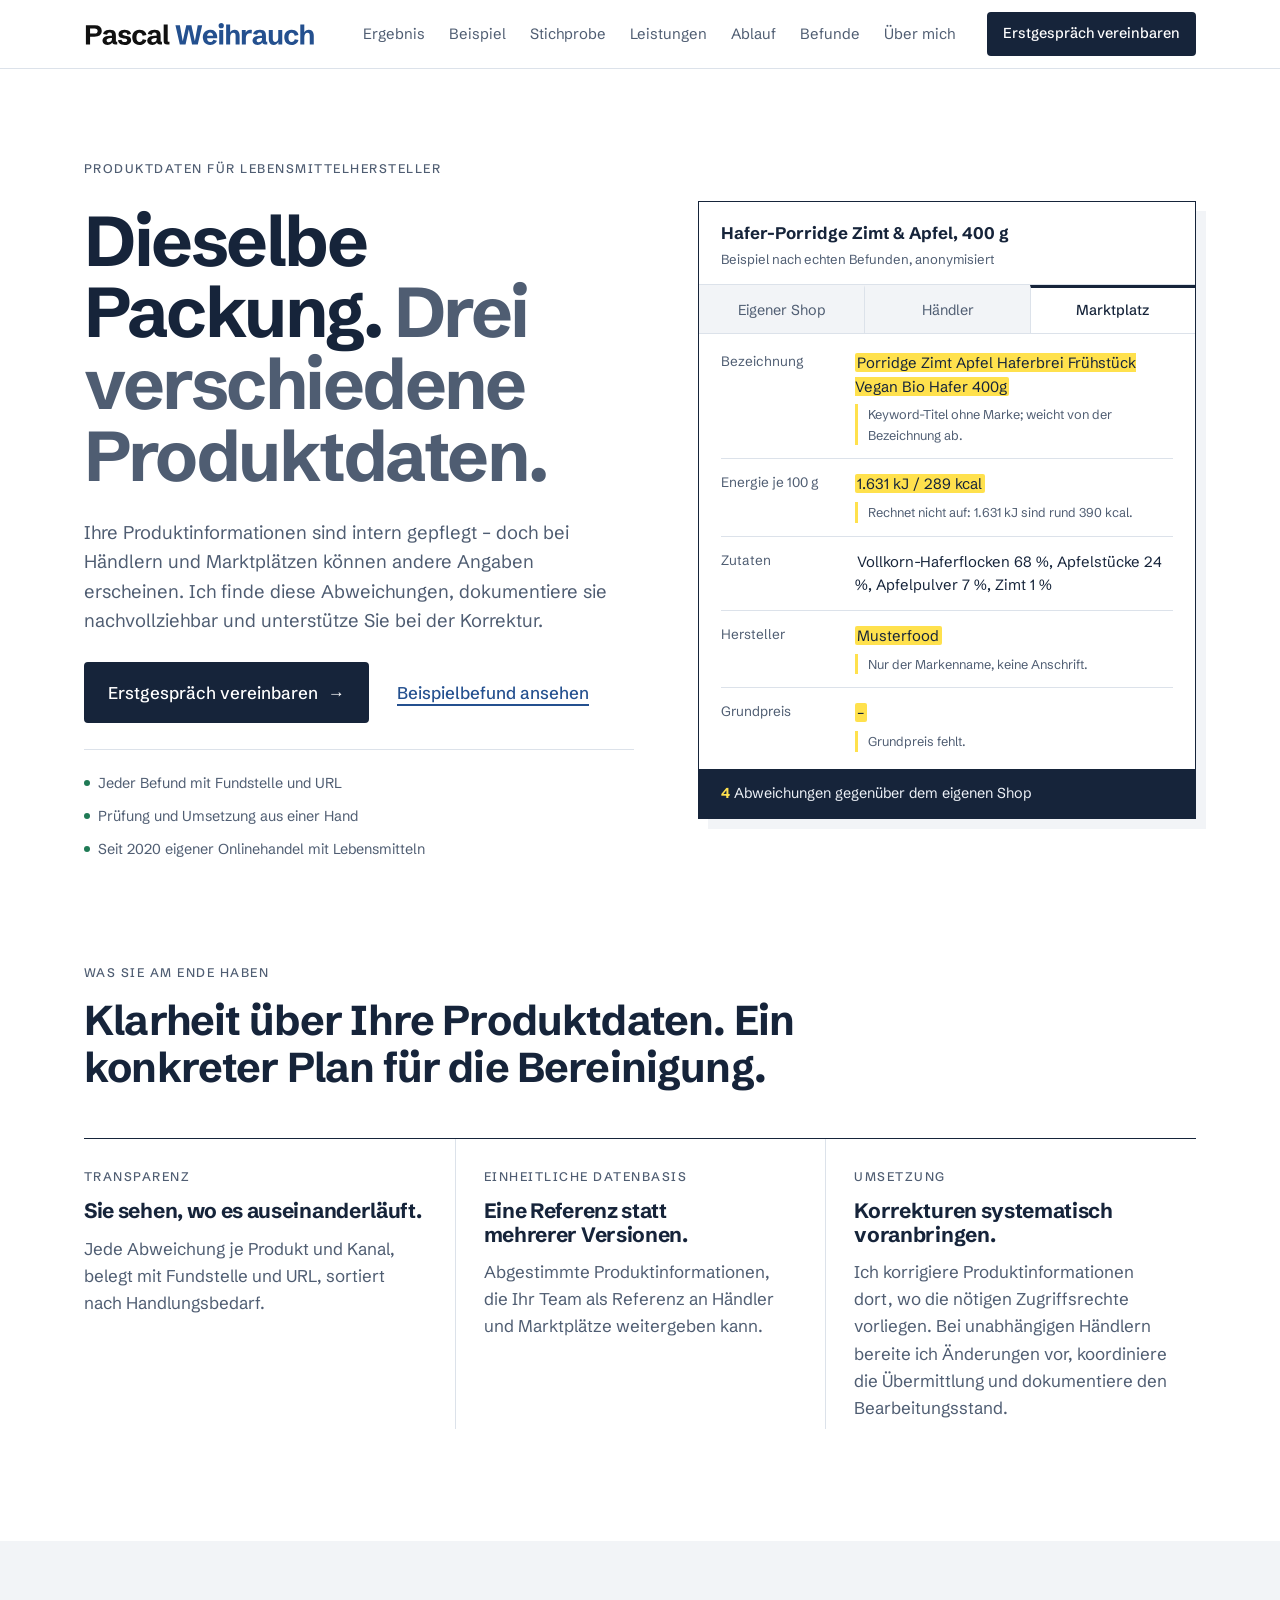
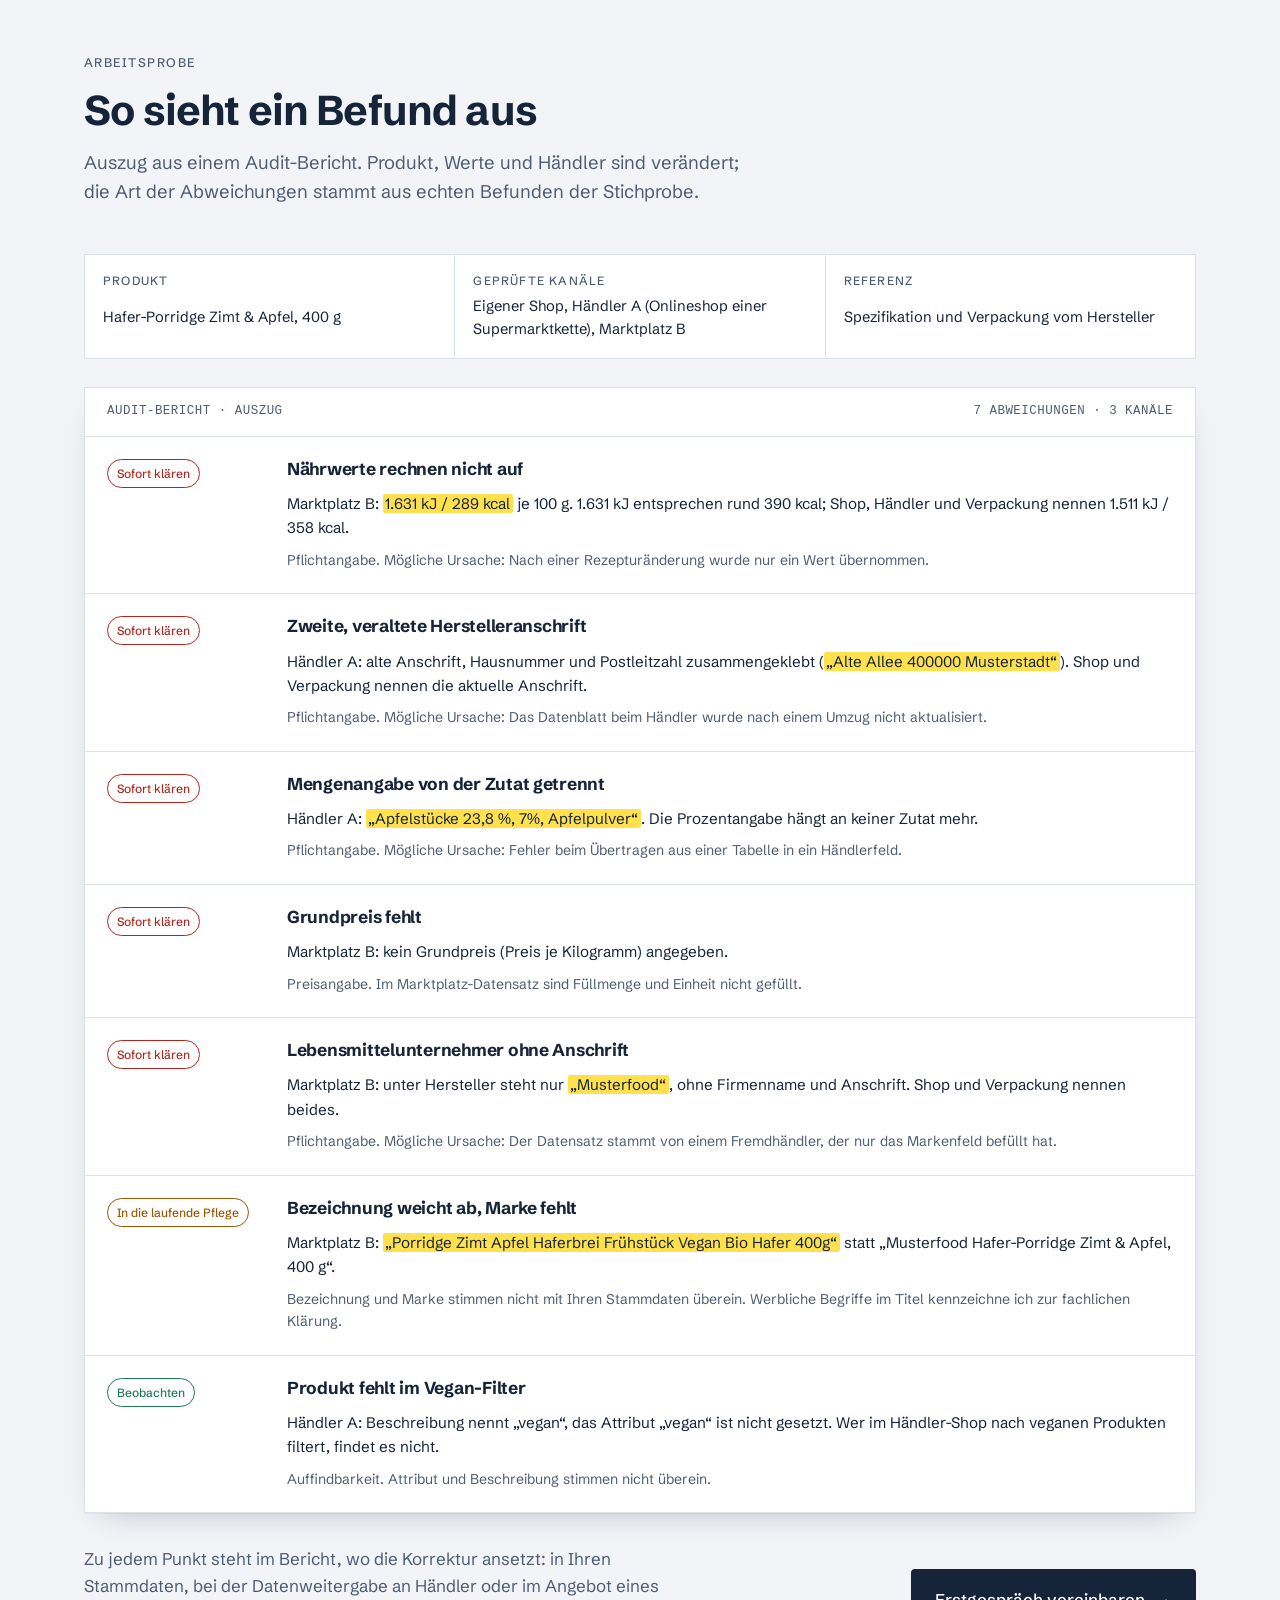
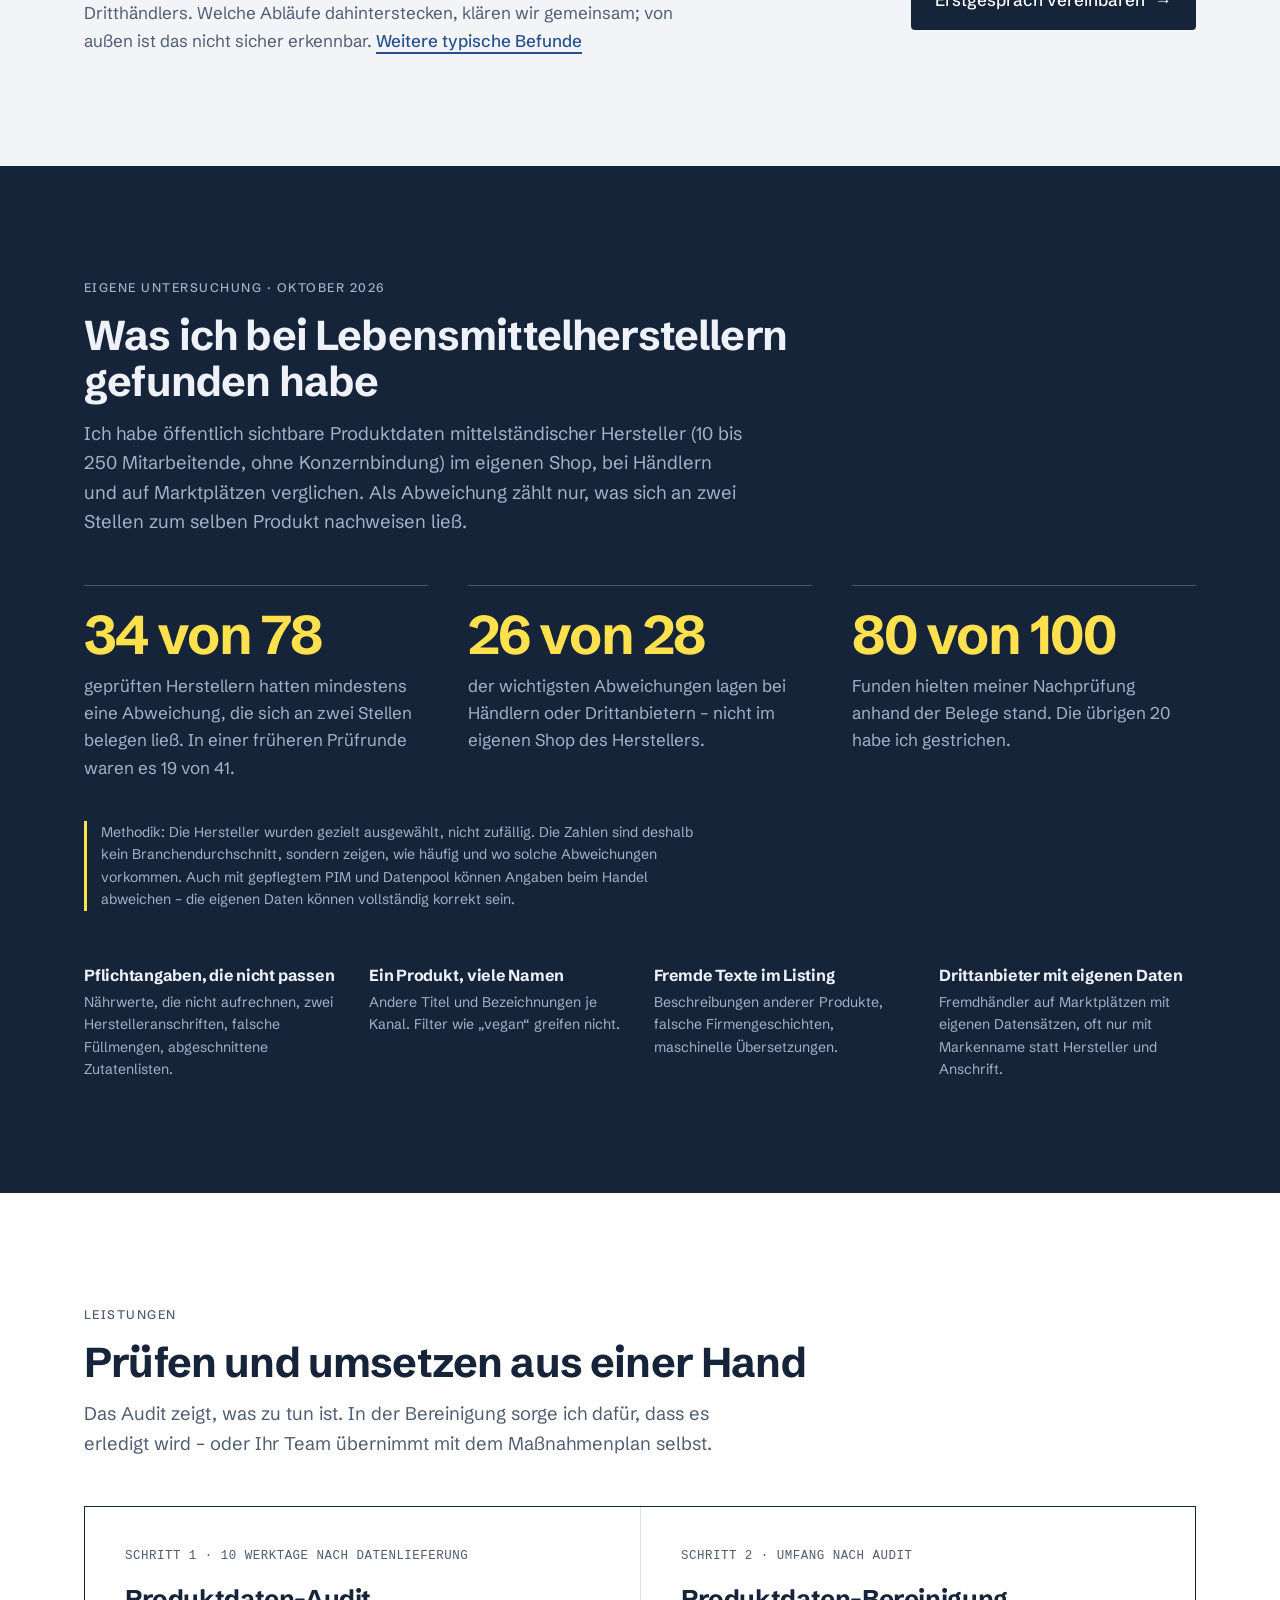
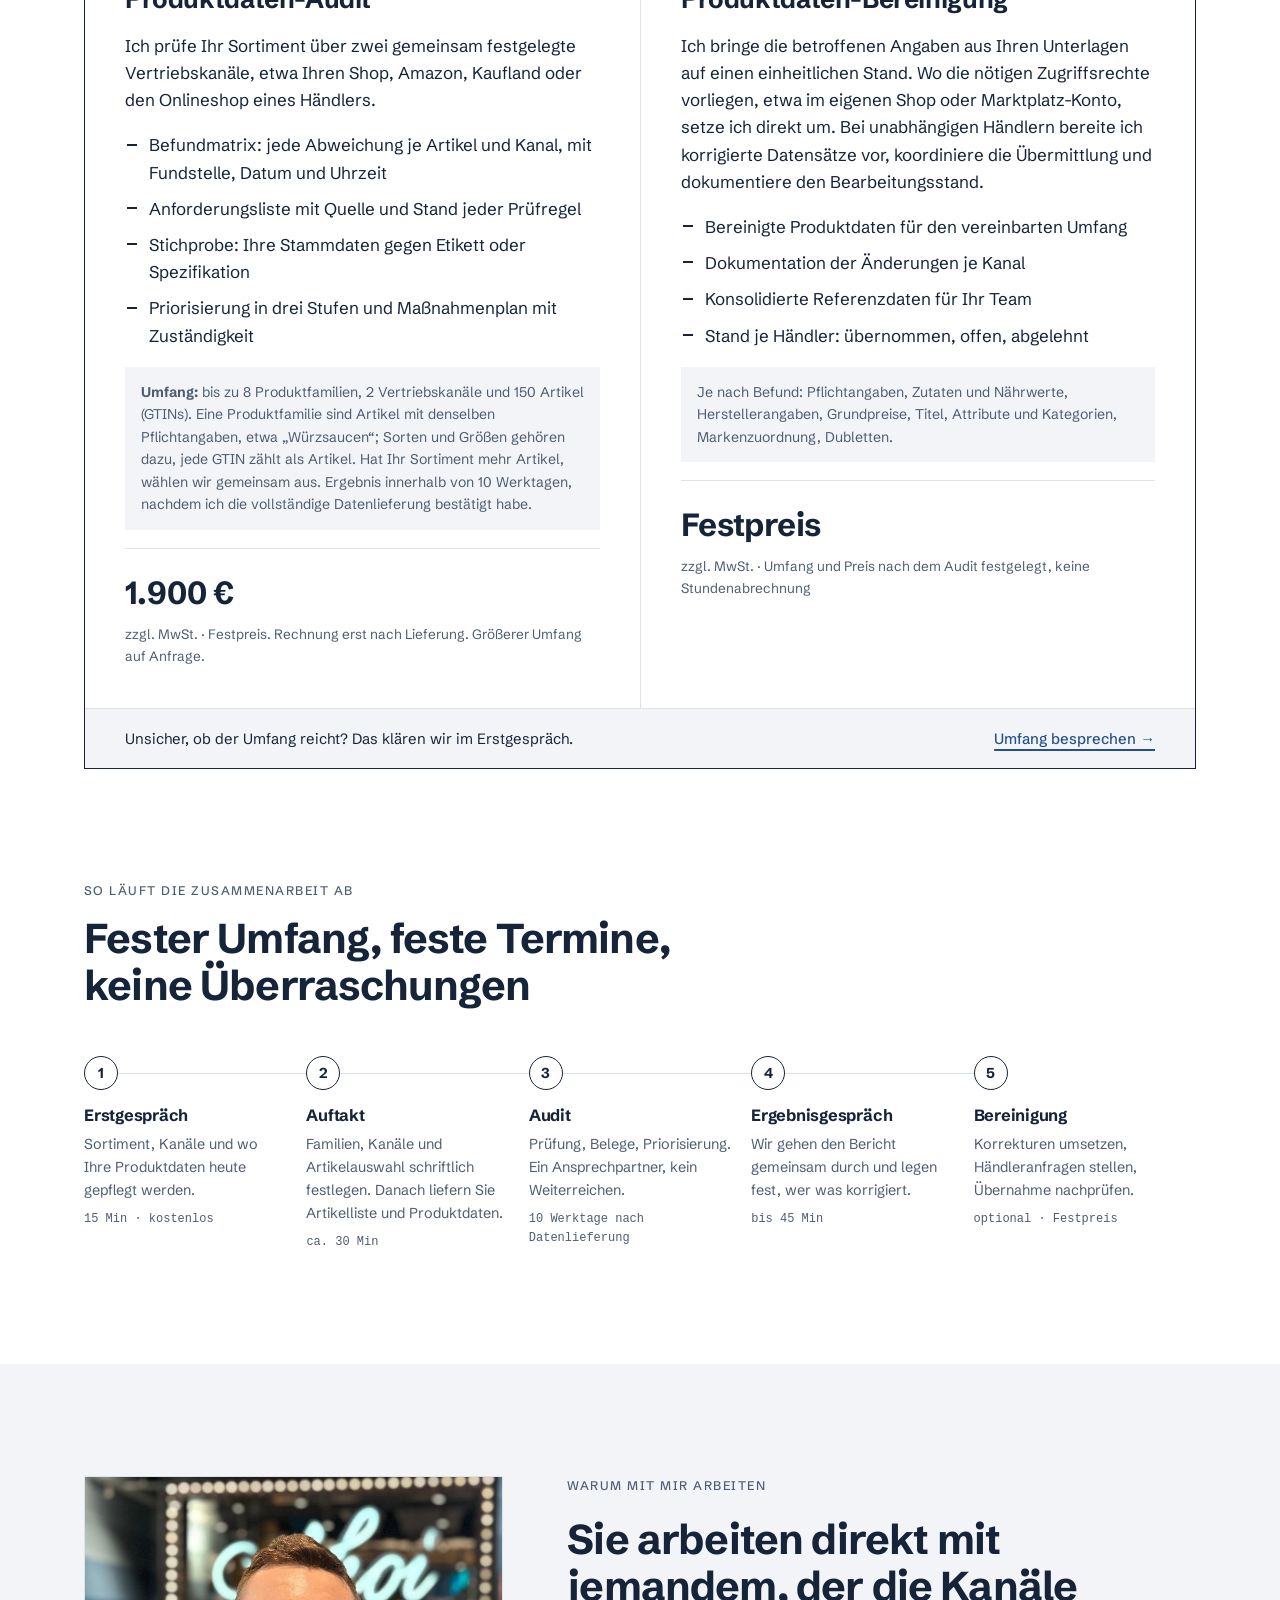
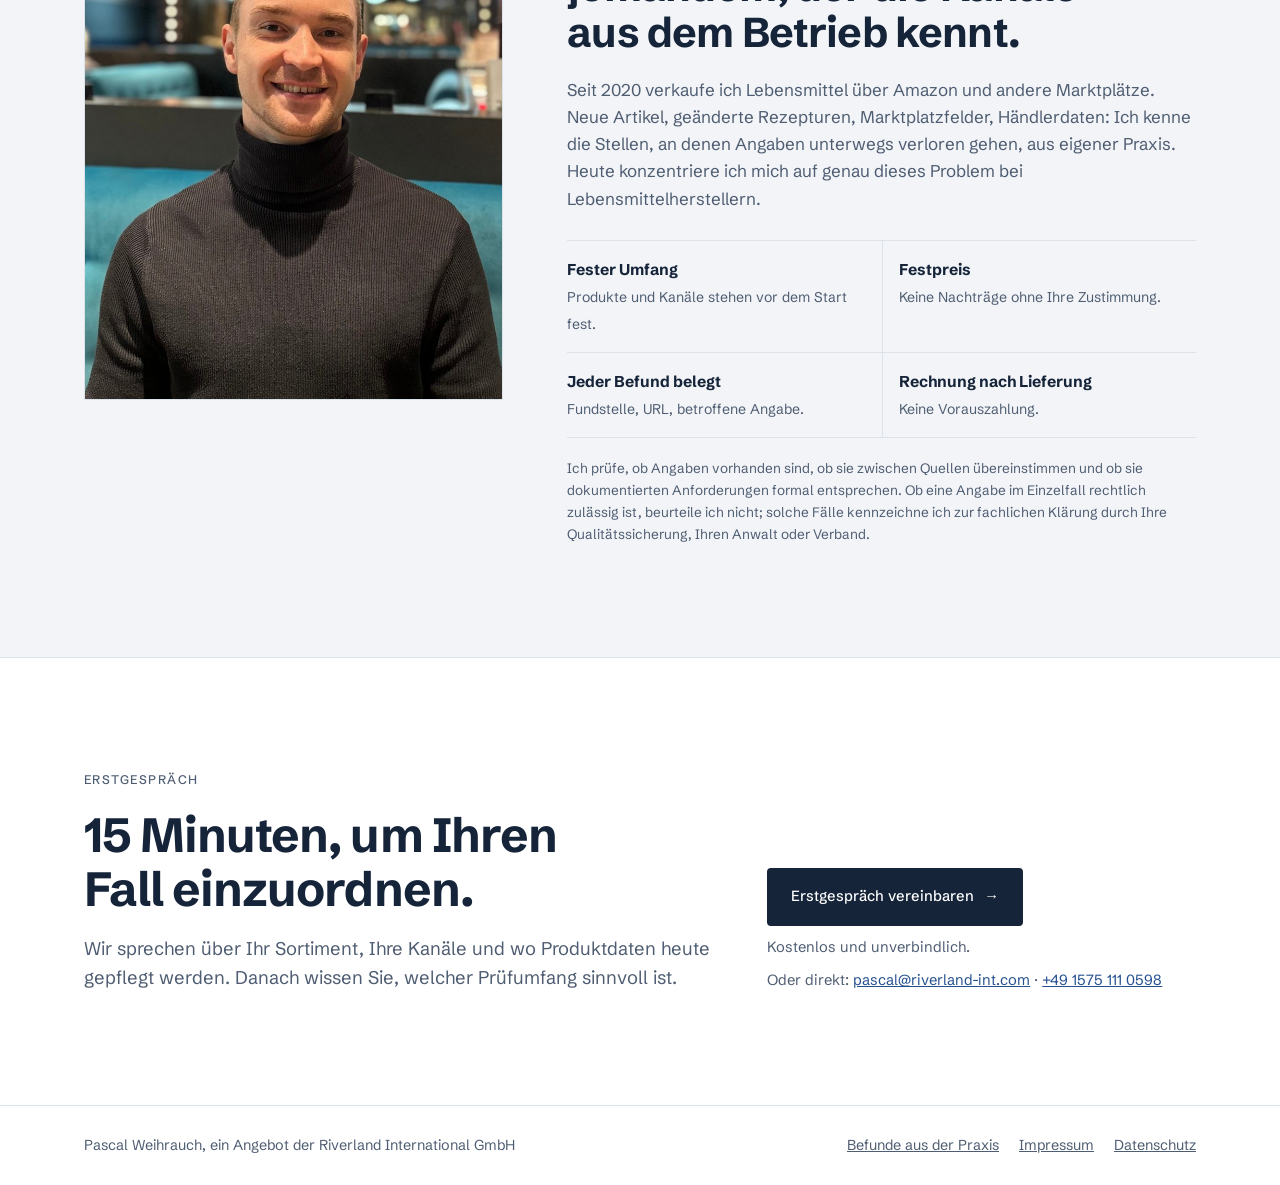
==== commit b390f135: "Website v2.3: Logo Variante D, Favicons, Markenblau, Vorschaubild" ====
--- a/index.html
+++ b/index.html
@@ -4,19 +4,25 @@
 <meta charset="utf-8">
 <meta name="viewport" content="width=device-width, initial-scale=1, viewport-fit=cover">
 <title>Produktdaten-Audit für Lebensmittelhersteller | Pascal Weihrauch</title>
+<link rel="icon" href="favicon.svg" type="image/svg+xml">
+<link rel="icon" href="favicon-32.png" sizes="32x32" type="image/png">
+<link rel="apple-touch-icon" href="favicon-180.png">
 <meta name="description" content="Produktdaten für Lebensmittelhersteller: Ich finde Abweichungen zwischen Ihren Produktinformationen und den Angaben bei Händlern und Marktplätzen – und unterstütze Sie bei der Korrektur.">
-<link rel="icon" href="data:image/svg+xml,%3Csvg xmlns='http://www.w3.org/2000/svg' viewBox='0 0 32 32'%3E%3Crect width='32' height='32' rx='6' fill='%2316243A'/%3E%3Crect x='7' y='17' width='18' height='6' fill='%23FFE14D'/%3E%3Ctext x='16' y='22' font-family='Arial' font-weight='700' font-size='15' text-anchor='middle' fill='%2316243A'%3EPW%3C/text%3E%3C/svg%3E">
 <link rel="canonical" href="https://pascalweihrauch.de/">
 <meta property="og:type" content="website">
 <meta property="og:locale" content="de_DE">
 <meta property="og:url" content="https://pascalweihrauch.de/">
 <meta property="og:title" content="Produktdaten-Audit für Lebensmittelhersteller | Pascal Weihrauch">
+<meta property="og:image" content="https://pascalweihrauch.de/og-image.png">
+<meta property="og:image:width" content="1200">
+<meta property="og:image:height" content="630">
+<meta name="twitter:card" content="summary_large_image">
 <meta property="og:description" content="Dieselbe Packung. Drei verschiedene Produktdaten. Prüfung und Bereinigung von Produktdaten bei Händlern und Marktplätzen.">
 <link rel="stylesheet" href="styles.css">
 <script type="application/ld+json">
 {"@context":"https://schema.org","@graph":[
 {"@type":"Person","@id":"https://pascalweihrauch.de/#person","name":"Pascal Weihrauch","url":"https://pascalweihrauch.de/","image":"https://pascalweihrauch.de/pascal-weihrauch.jpg","jobTitle":"Spezialist für Produktdaten von Lebensmittelherstellern","worksFor":{"@id":"https://pascalweihrauch.de/#org"},"sameAs":["https://www.linkedin.com/in/pascalweihrauch"]},
-{"@type":"ProfessionalService","@id":"https://pascalweihrauch.de/#org","name":"Pascal Weihrauch – Produktdaten","legalName":"Riverland International GmbH","url":"https://pascalweihrauch.de/","email":"pascal@riverland-int.com","telephone":"+4915751110598","address":{"@type":"PostalAddress","streetAddress":"Hangstraße 11","postalCode":"21075","addressLocality":"Hamburg","addressCountry":"DE"},"areaServed":"DE","founder":{"@id":"https://pascalweihrauch.de/#person"}}
+{"@type":"ProfessionalService","@id":"https://pascalweihrauch.de/#org","name":"Pascal Weihrauch – Produktdaten","legalName":"Riverland International GmbH","logo":"https://pascalweihrauch.de/favicon-512.png","url":"https://pascalweihrauch.de/","email":"pascal@riverland-int.com","telephone":"+4915751110598","address":{"@type":"PostalAddress","streetAddress":"Hangstraße 11","postalCode":"21075","addressLocality":"Hamburg","addressCountry":"DE"},"areaServed":"DE","founder":{"@id":"https://pascalweihrauch.de/#person"}}
 ]}
 </script>
 <meta name="color-scheme" content="light dark">
@@ -26,7 +32,7 @@
 
 <header class="top">
   <div class="wrap top-inner">
-    <a class="brand" href="#">Pascal Weihrauch</a>
+    <a class="brand" href="./" aria-label="Pascal Weihrauch – Startseite"><picture><source srcset="logo/pascal-weihrauch_logo_dunkel.svg" media="(prefers-color-scheme: dark)"><img src="logo/pascal-weihrauch_logo_hell.svg" alt="Pascal Weihrauch" width="231" height="22"></picture></a>
     <nav aria-label="Hauptnavigation">
       <a href="#ergebnis">Ergebnis</a>
       <a href="#beispielbefund">Beispiel</a>
--- a/styles.css
+++ b/styles.css
@@ -279,3 +279,14 @@
 .card-no{display:block;font-weight:700;color:var(--muted);font-size:.9rem;margin-bottom:6px}
 .card-go{display:inline-block;margin-top:10px;font-weight:500;text-decoration:underline;text-decoration-thickness:2px;text-underline-offset:4px}
 .hub-more{margin-top:28px}
+
+/* Logo Variante D und Markenblau (27.10.2026) */
+:root{--brand:#24508F;--link:#24508F}
+@media (prefers-color-scheme:dark){:root{--brand:#8FB2E8;--link:#8FB2E8}}
+.brand{display:inline-flex;align-items:center;line-height:0;flex:none}
+.brand img{display:block;height:22px;width:auto}
+@media (max-width:480px){.brand img{height:15px}}
+@media (max-width:380px){.brand img{height:13px}}
+.textlink{color:var(--link)}
+.article p a:not(.btn),.article li a:not(.btn),.legal a,.contact-meta a:not(.btn),.sources a{color:var(--link)}
+.article-cta .textlink,.proof a{color:var(--band-ink)}
